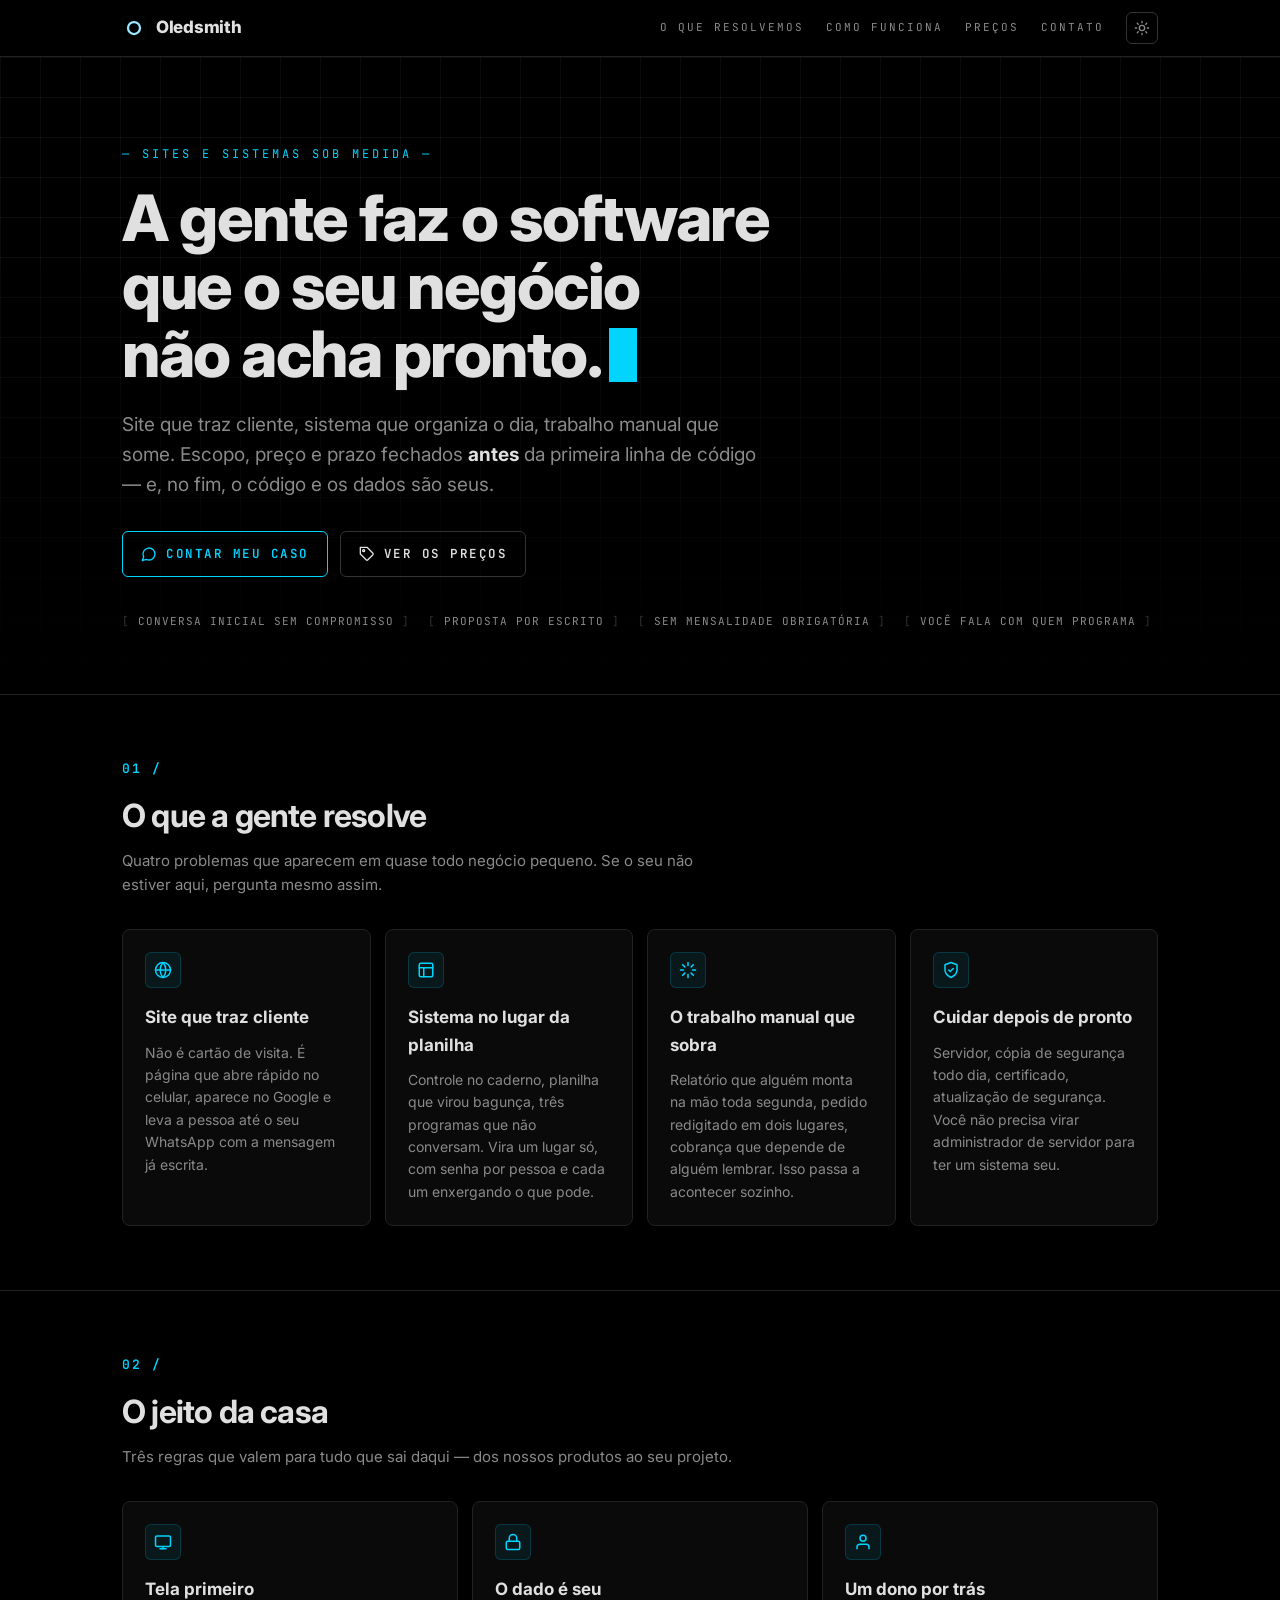
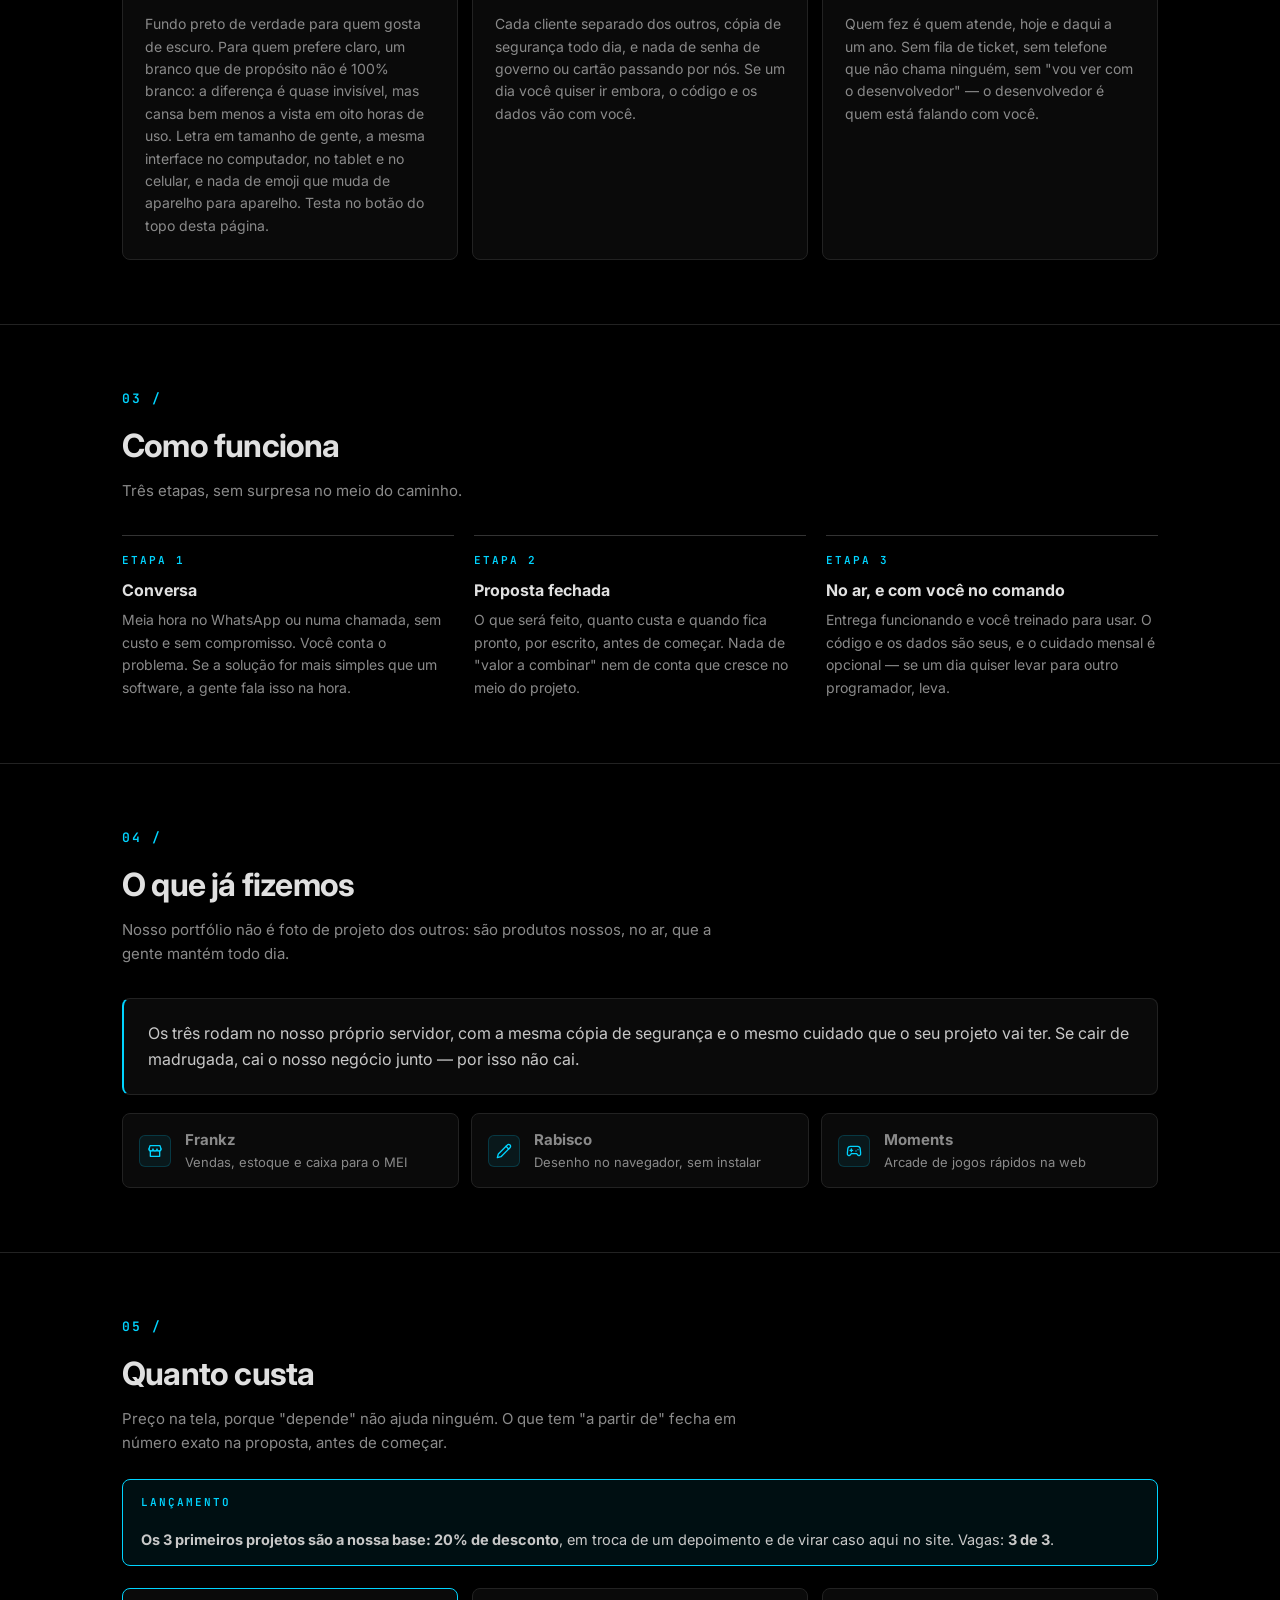
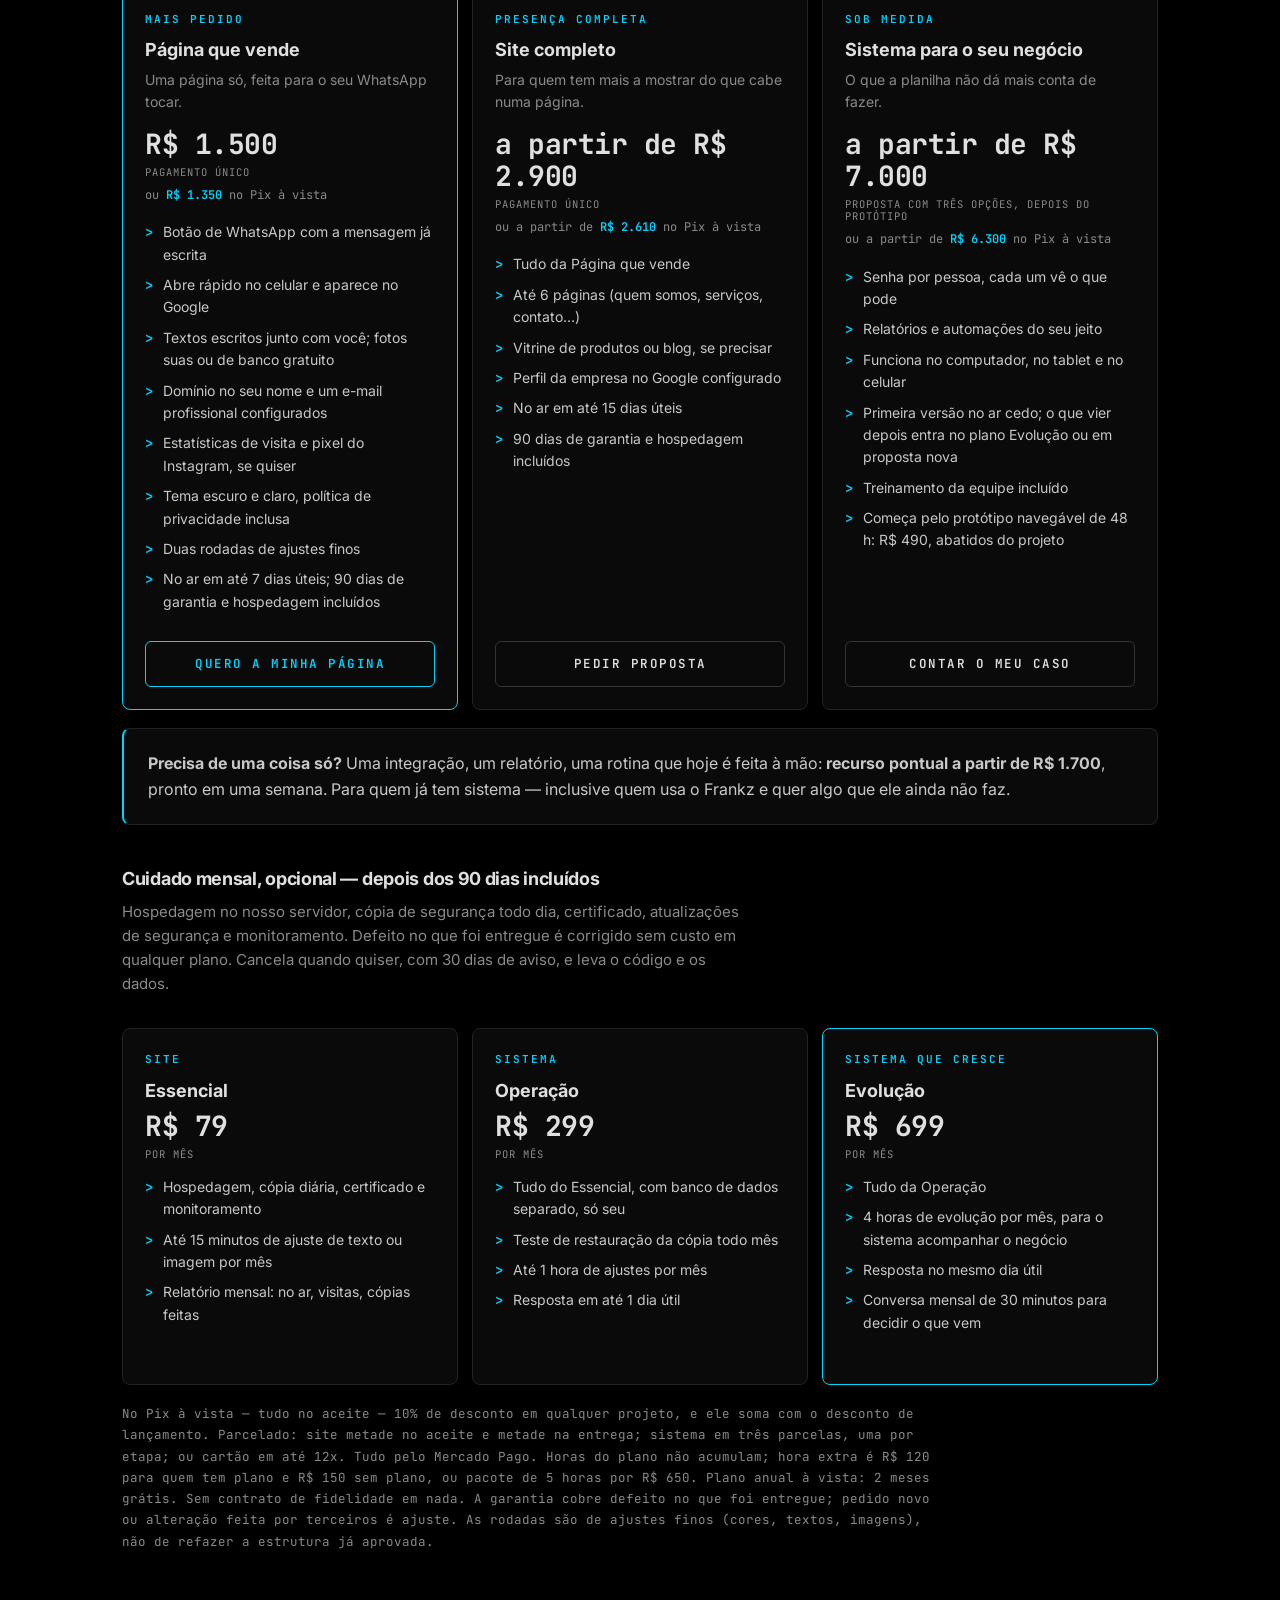
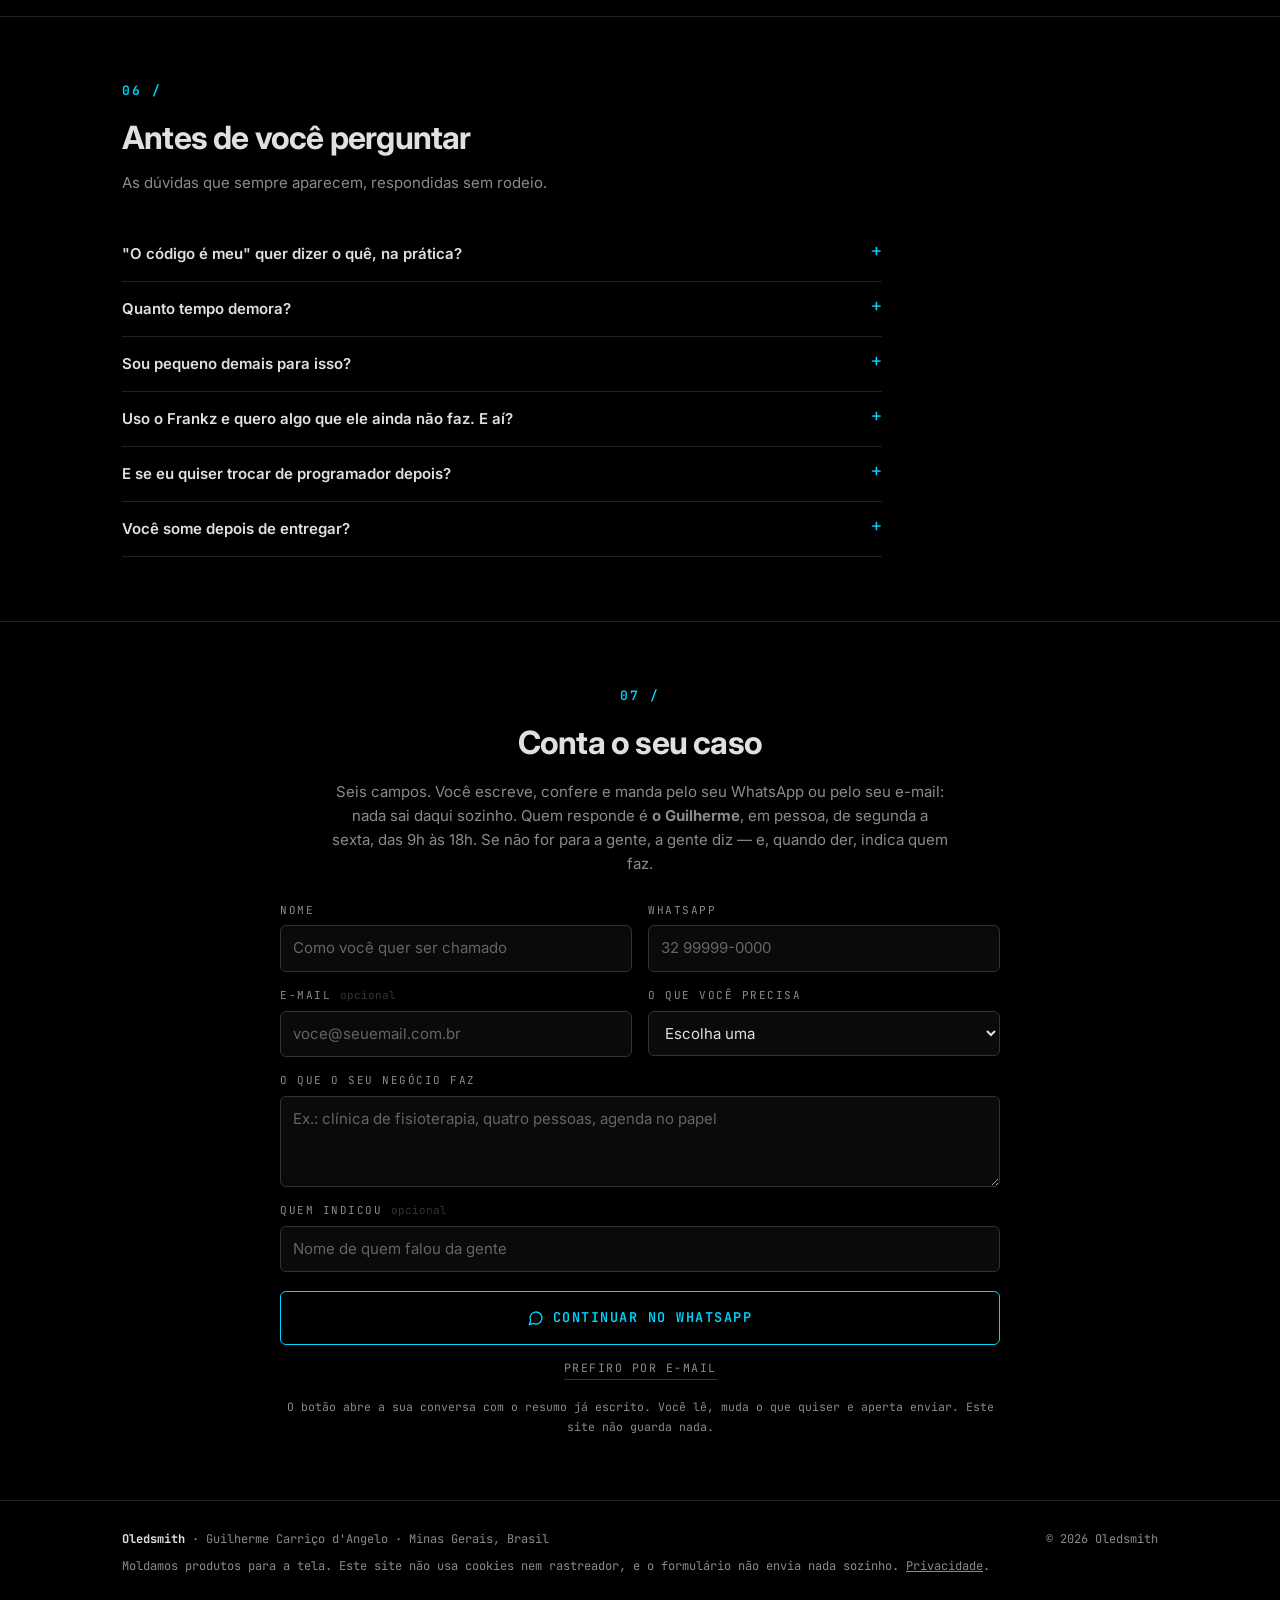
==== docs/index.html @ 57ebf68e "feat(site): formulario de contato de 6 campos, sem envio e sem IA O pre-contato passa a ser um formu" ====
<!DOCTYPE html>
<html lang="pt-BR">
<head>
    <meta charset="UTF-8">
    <meta name="viewport" content="width=device-width, initial-scale=1.0">
    <script src="tema.js"></script>
    <script src="form.js" defer></script>
    <title>Oledsmith — sites e sistemas sob medida</title>
    <meta name="description" content="Site que traz cliente e sistema que organiza o dia, sob medida para o seu negócio. Escopo, preço e prazo fechados antes de começar. Feito por quem mantém os próprios produtos no ar.">
    <meta name="robots" content="index, follow">
    <link rel="canonical" href="https://oledsmith.com.br/">
    <meta property="og:type" content="website">
    <meta property="og:url" content="https://oledsmith.com.br/">
    <meta property="og:title" content="Oledsmith — sites e sistemas sob medida">
    <meta property="og:description" content="Escopo, preço e prazo fechados antes da primeira linha de código. O código e os dados são seus. Fale direto com quem programa.">
    <meta name="theme-color" content="#000000">
    <link rel="icon" href="data:image/svg+xml,%3Csvg xmlns='http://www.w3.org/2000/svg' viewBox='0 0 64 64'%3E%3Crect width='64' height='64' rx='14' fill='%23000'/%3E%3Ccircle cx='32' cy='32' r='16' fill='none' stroke='%239be7ff' stroke-width='6'/%3E%3C/svg%3E">
    <link rel="preconnect" href="https://fonts.googleapis.com">
    <link rel="preconnect" href="https://fonts.gstatic.com" crossorigin>
    <link href="https://fonts.googleapis.com/css2?family=Inter:wght@400;500;600;800&family=JetBrains+Mono:wght@400;600;700&display=swap" rel="stylesheet">
    <link rel="stylesheet" href="style.css">
</head>
<body>
<header>
    <div class="wrap nav">
        <a class="brand" href="#" aria-label="Oledsmith">
            <svg viewBox="0 0 64 64" aria-hidden="true"><rect width="64" height="64" rx="14" fill="#000" stroke="#1c1c1c"/><circle cx="32" cy="32" r="16" fill="none" stroke="#9be7ff" stroke-width="6"/></svg>
            Oledsmith
        </a>
        <div class="nav-right">
            <nav class="menu" aria-label="Seções">
                <a href="#resolvemos">O que resolvemos</a>
                <a href="#como">Como funciona</a>
                <a href="#precos">Preços</a>
                <a href="#contato">Contato</a>
            </nav>
            <button class="tema" id="tema" type="button" aria-label="Alternar entre tema escuro e claro" title="Tema claro / escuro">
                <svg class="sol" viewBox="0 0 24 24" fill="none" stroke="currentColor" stroke-width="2" stroke-linecap="round" stroke-linejoin="round" aria-hidden="true"><circle cx="12" cy="12" r="4"/><path d="M12 2v2M12 20v2M4.9 4.9l1.4 1.4M17.7 17.7l1.4 1.4M2 12h2M20 12h2M4.9 19.1l1.4-1.4M17.7 6.3l1.4-1.4"/></svg>
                <svg class="lua" viewBox="0 0 24 24" fill="none" stroke="currentColor" stroke-width="2" stroke-linecap="round" stroke-linejoin="round" aria-hidden="true"><path d="M12 3a6 6 0 0 0 9 9 9 9 0 1 1-9-9Z"/></svg>
            </button>
        </div>
    </div>
</header>

<main>
    <div class="hero">
        <div class="wrap">
            <div class="kicker">Sites e sistemas sob medida</div>
            <h1>A gente faz o software<br>que o seu negócio<br>não acha pronto.<span class="cursor" aria-hidden="true"></span></h1>
            <p class="lead">Site que traz cliente, sistema que organiza o dia, trabalho manual que some. Escopo, preço e prazo fechados <strong>antes</strong> da primeira linha de código — e, no fim, o código e os dados são seus.</p>
            <div class="ctas">
                <a class="btn primary" href="https://wa.me/5532999171514?text=Ol%C3%A1!%20Vim%20do%20site%20da%20Oledsmith.%20Preciso%20de%3A%20" rel="noopener">
                    <svg viewBox="0 0 24 24" fill="none" stroke="currentColor" stroke-width="2" stroke-linecap="round" stroke-linejoin="round" aria-hidden="true"><path d="M7.9 20A9 9 0 1 0 4 16.1L2 22Z"/></svg>
                    Contar meu caso
                </a>
                <a class="btn" href="#precos">
                    <svg viewBox="0 0 24 24" fill="none" stroke="currentColor" stroke-width="2" stroke-linecap="round" stroke-linejoin="round" aria-hidden="true"><path d="M20.6 13.4 13.4 20.6a2 2 0 0 1-2.8 0L2 12V2h10l8.6 8.6a2 2 0 0 1 0 2.8Z"/><circle cx="7" cy="7" r="1.5"/></svg>
                    Ver os preços
                </a>
            </div>
            <div class="chips">
                <span class="chip">Conversa inicial sem compromisso</span>
                <span class="chip">Proposta por escrito</span>
                <span class="chip">Sem mensalidade obrigatória</span>
                <span class="chip">Você fala com quem programa</span>
            </div>
        </div>
    </div>

    <section id="resolvemos">
        <div class="wrap">
            <h2>O que a gente resolve</h2>
            <p class="sub">Quatro problemas que aparecem em quase todo negócio pequeno. Se o seu não estiver aqui, pergunta mesmo assim.</p>
            <div class="grid">
                <div class="card">
                    <span class="ico"><svg viewBox="0 0 24 24" fill="none" stroke="currentColor" stroke-width="2" stroke-linecap="round" stroke-linejoin="round" aria-hidden="true"><circle cx="12" cy="12" r="10"/><path d="M2 12h20M12 2a15 15 0 0 1 0 20 15 15 0 0 1 0-20Z"/></svg></span>
                    <h3>Site que traz cliente</h3>
                    <p>Não é cartão de visita. É página que abre rápido no celular, aparece no Google e leva a pessoa até o seu WhatsApp com a mensagem já escrita.</p>
                </div>
                <div class="card">
                    <span class="ico"><svg viewBox="0 0 24 24" fill="none" stroke="currentColor" stroke-width="2" stroke-linecap="round" stroke-linejoin="round" aria-hidden="true"><rect x="3" y="3" width="18" height="18" rx="2"/><path d="M3 9h18M9 21V9"/></svg></span>
                    <h3>Sistema no lugar da planilha</h3>
                    <p>Controle no caderno, planilha que virou bagunça, três programas que não conversam. Vira um lugar só, com senha por pessoa e cada um enxergando o que pode.</p>
                </div>
                <div class="card">
                    <span class="ico"><svg viewBox="0 0 24 24" fill="none" stroke="currentColor" stroke-width="2" stroke-linecap="round" stroke-linejoin="round" aria-hidden="true"><path d="M12 2v4M12 18v4M4.9 4.9l2.9 2.9M16.2 16.2l2.9 2.9M2 12h4M18 12h4M4.9 19.1l2.9-2.9M16.2 7.8l2.9-2.9"/></svg></span>
                    <h3>O trabalho manual que sobra</h3>
                    <p>Relatório que alguém monta na mão toda segunda, pedido redigitado em dois lugares, cobrança que depende de alguém lembrar. Isso passa a acontecer sozinho.</p>
                </div>
                <div class="card">
                    <span class="ico"><svg viewBox="0 0 24 24" fill="none" stroke="currentColor" stroke-width="2" stroke-linecap="round" stroke-linejoin="round" aria-hidden="true"><path d="M12 22s8-4 8-10V5l-8-3-8 3v7c0 6 8 10 8 10z"/><path d="M9 12l2 2 4-4"/></svg></span>
                    <h3>Cuidar depois de pronto</h3>
                    <p>Servidor, cópia de segurança todo dia, certificado, atualização de segurança. Você não precisa virar administrador de servidor para ter um sistema seu.</p>
                </div>
            </div>
        </div>
    </section>

    <section id="jeito">
        <div class="wrap">
            <h2>O jeito da casa</h2>
            <p class="sub">Três regras que valem para tudo que sai daqui — dos nossos produtos ao seu projeto.</p>
            <div class="grid">
                <div class="card">
                    <span class="ico"><svg viewBox="0 0 24 24" fill="none" stroke="currentColor" stroke-width="2" stroke-linecap="round" stroke-linejoin="round" aria-hidden="true"><rect x="2" y="4" width="20" height="14" rx="2"/><path d="M8 21h8M12 18v3"/></svg></span>
                    <h3>Tela primeiro</h3>
                    <p>Fundo preto de verdade para quem gosta de escuro. Para quem prefere claro, um branco que de propósito não é 100% branco: a diferença é quase invisível, mas cansa bem menos a vista em oito horas de uso. Letra em tamanho de gente, a mesma interface no computador, no tablet e no celular, e nada de emoji que muda de aparelho para aparelho. Testa no botão do topo desta página.</p>
                </div>
                <div class="card">
                    <span class="ico"><svg viewBox="0 0 24 24" fill="none" stroke="currentColor" stroke-width="2" stroke-linecap="round" stroke-linejoin="round" aria-hidden="true"><rect x="3" y="11" width="18" height="11" rx="2"/><path d="M7 11V7a5 5 0 0 1 10 0v4"/></svg></span>
                    <h3>O dado é seu</h3>
                    <p>Cada cliente separado dos outros, cópia de segurança todo dia, e nada de senha de governo ou cartão passando por nós. Se um dia você quiser ir embora, o código e os dados vão com você.</p>
                </div>
                <div class="card">
                    <span class="ico"><svg viewBox="0 0 24 24" fill="none" stroke="currentColor" stroke-width="2" stroke-linecap="round" stroke-linejoin="round" aria-hidden="true"><path d="M20 21v-2a4 4 0 0 0-4-4H8a4 4 0 0 0-4 4v2"/><circle cx="12" cy="7" r="4"/></svg></span>
                    <h3>Um dono por trás</h3>
                    <p>Quem fez é quem atende, hoje e daqui a um ano. Sem fila de ticket, sem telefone que não chama ninguém, sem "vou ver com o desenvolvedor" — o desenvolvedor é quem está falando com você.</p>
                </div>
            </div>
        </div>
    </section>

    <section id="como">
        <div class="wrap">
            <h2>Como funciona</h2>
            <p class="sub">Três etapas, sem surpresa no meio do caminho.</p>
            <div class="steps">
                <div class="step">
                    <div class="n">ETAPA 1</div>
                    <h3>Conversa</h3>
                    <p>Meia hora no WhatsApp ou numa chamada, sem custo e sem compromisso. Você conta o problema. Se a solução for mais simples que um software, a gente fala isso na hora.</p>
                </div>
                <div class="step">
                    <div class="n">ETAPA 2</div>
                    <h3>Proposta fechada</h3>
                    <p>O que será feito, quanto custa e quando fica pronto, por escrito, antes de começar. Nada de "valor a combinar" nem de conta que cresce no meio do projeto.</p>
                </div>
                <div class="step">
                    <div class="n">ETAPA 3</div>
                    <h3>No ar, e com você no comando</h3>
                    <p>Entrega funcionando e você treinado para usar. O código e os dados são seus, e o cuidado mensal é opcional — se um dia quiser levar para outro programador, leva.</p>
                </div>
            </div>
        </div>
    </section>

    <section id="feito">
        <div class="wrap">
            <h2>O que já fizemos</h2>
            <p class="sub">Nosso portfólio não é foto de projeto dos outros: são produtos nossos, no ar, que a gente mantém todo dia.</p>
            <div class="proof">
                <p>Os três rodam no nosso próprio servidor, com a mesma cópia de segurança e o mesmo cuidado que o seu projeto vai ter. Se cair de madrugada, cai o nosso negócio junto — por isso não cai.</p>
            </div>
            <div class="mini">
                <a href="https://frankzapp.com.br" rel="noopener">
                    <span class="ico"><svg viewBox="0 0 24 24" fill="none" stroke="currentColor" stroke-width="2" stroke-linecap="round" stroke-linejoin="round" aria-hidden="true"><path d="M3 9l1.5-5h15L21 9"/><path d="M3 9a3 3 0 0 0 6 0 3 3 0 0 0 6 0 3 3 0 0 0 6 0"/><path d="M5 12v8h14v-8"/></svg></span>
                    <span><strong>Frankz</strong><span>Vendas, estoque e caixa para o MEI</span></span>
                </a>
                <a href="https://rabisco.app.br" rel="noopener">
                    <span class="ico"><svg viewBox="0 0 24 24" fill="none" stroke="currentColor" stroke-width="2" stroke-linecap="round" stroke-linejoin="round" aria-hidden="true"><path d="M17 3a2.83 2.83 0 1 1 4 4L7.5 20.5 2 22l1.5-5.5Z"/><path d="M15 5l4 4"/></svg></span>
                    <span><strong>Rabisco</strong><span>Desenho no navegador, sem instalar</span></span>
                </a>
                <a href="https://moments.in.net" rel="noopener">
                    <span class="ico"><svg viewBox="0 0 24 24" fill="none" stroke="currentColor" stroke-width="2" stroke-linecap="round" stroke-linejoin="round" aria-hidden="true"><path d="M6 11h4M8 9v4M15 12h.01M18 10h.01"/><path d="M17.3 5H6.7a4 4 0 0 0-4 3.6l-.7 7.4a2.5 2.5 0 0 0 4.5 1.8L8 16h8l1.5 1.8a2.5 2.5 0 0 0 4.5-1.8l-.7-7.4a4 4 0 0 0-4-3.6Z"/></svg></span>
                    <span><strong>Moments</strong><span>Arcade de jogos rápidos na web</span></span>
                </a>
            </div>
        </div>
    </section>

    <section id="precos">
        <div class="wrap">
            <h2>Quanto custa</h2>
            <p class="sub">Preço na tela, porque "depende" não ajuda ninguém. O que tem "a partir de" fecha em número exato na proposta, antes de começar.</p>
            <div class="launch">
                <span class="tag">Lançamento</span>
                <p><strong>Os 3 primeiros projetos são a nossa base: 20% de desconto</strong>, em troca de um depoimento e de virar caso aqui no site. Vagas: <strong>3 de 3</strong>.</p>
            </div>
            <div class="prices">
                <div class="price feature">
                    <span class="tag">Mais pedido</span>
                    <h3>Página que vende</h3>
                    <p class="desc">Uma página só, feita para o seu WhatsApp tocar.</p>
                    <div class="val">R$ 1.500<small>pagamento único</small></div>
                    <div class="pix">ou <strong>R$ 1.350</strong> no Pix à vista</div>
                    <ul>
                        <li>Botão de WhatsApp com a mensagem já escrita</li>
                        <li>Abre rápido no celular e aparece no Google</li>
                        <li>Textos escritos junto com você; fotos suas ou de banco gratuito</li>
                        <li>Domínio no seu nome e um e-mail profissional configurados</li>
                        <li>Estatísticas de visita e pixel do Instagram, se quiser</li>
                        <li>Tema escuro e claro, política de privacidade inclusa</li>
                        <li>Duas rodadas de ajustes finos</li>
                        <li>No ar em até 7 dias úteis; 90 dias de garantia e hospedagem incluídos</li>
                    </ul>
                    <a class="btn primary" href="https://wa.me/5532999171514?text=Ol%C3%A1!%20Quero%20uma%20P%C3%A1gina%20que%20vende.%20Meu%20neg%C3%B3cio%20%C3%A9%3A%20" rel="noopener">Quero a minha página</a>
                </div>
                <div class="price">
                    <span class="tag">Presença completa</span>
                    <h3>Site completo</h3>
                    <p class="desc">Para quem tem mais a mostrar do que cabe numa página.</p>
                    <div class="val">a partir de R$ 2.900<small>pagamento único</small></div>
                    <div class="pix">ou a partir de <strong>R$ 2.610</strong> no Pix à vista</div>
                    <ul>
                        <li>Tudo da Página que vende</li>
                        <li>Até 6 páginas (quem somos, serviços, contato…)</li>
                        <li>Vitrine de produtos ou blog, se precisar</li>
                        <li>Perfil da empresa no Google configurado</li>
                        <li>No ar em até 15 dias úteis</li>
                        <li>90 dias de garantia e hospedagem incluídos</li>
                    </ul>
                    <a class="btn" href="https://wa.me/5532999171514?text=Ol%C3%A1!%20Quero%20um%20Site%20completo.%20Meu%20neg%C3%B3cio%20%C3%A9%3A%20" rel="noopener">Pedir proposta</a>
                </div>
                <div class="price">
                    <span class="tag">Sob medida</span>
                    <h3>Sistema para o seu negócio</h3>
                    <p class="desc">O que a planilha não dá mais conta de fazer.</p>
                    <div class="val">a partir de R$ 7.000<small>proposta com três opções, depois do protótipo</small></div>
                    <div class="pix">ou a partir de <strong>R$ 6.300</strong> no Pix à vista</div>
                    <ul>
                        <li>Senha por pessoa, cada um vê o que pode</li>
                        <li>Relatórios e automações do seu jeito</li>
                        <li>Funciona no computador, no tablet e no celular</li>
                        <li>Primeira versão no ar cedo; o que vier depois entra no plano Evolução ou em proposta nova</li>
                        <li>Treinamento da equipe incluído</li>
                        <li>Começa pelo protótipo navegável de 48 h: R$ 490, abatidos do projeto</li>
                    </ul>
                    <a class="btn" href="https://wa.me/5532999171514?text=Ol%C3%A1!%20Preciso%20de%20um%20sistema.%20Hoje%20eu%20controlo%20isso%20assim%3A%20" rel="noopener">Contar o meu caso</a>
                </div>
            </div>

            <div class="proof mt">
                <p><strong>Precisa de uma coisa só?</strong> Uma integração, um relatório, uma rotina que hoje é feita à mão: <strong>recurso pontual a partir de R$ 1.700</strong>, pronto em uma semana. Para quem já tem sistema — inclusive quem usa o Frankz e quer algo que ele ainda não faz.</p>
            </div>
            <h3 class="h3-sub">Cuidado mensal, opcional — depois dos 90 dias incluídos</h3>
            <p class="sub">Hospedagem no nosso servidor, cópia de segurança todo dia, certificado, atualizações de segurança e monitoramento. Defeito no que foi entregue é corrigido sem custo em qualquer plano. Cancela quando quiser, com 30 dias de aviso, e leva o código e os dados.</p>
            <div class="prices">
                <div class="price">
                    <span class="tag">Site</span>
                    <h3>Essencial</h3>
                    <div class="val">R$ 79<small>por mês</small></div>
                    <ul>
                        <li>Hospedagem, cópia diária, certificado e monitoramento</li>
                        <li>Até 15 minutos de ajuste de texto ou imagem por mês</li>
                        <li>Relatório mensal: no ar, visitas, cópias feitas</li>
                    </ul>
                </div>
                <div class="price">
                    <span class="tag">Sistema</span>
                    <h3>Operação</h3>
                    <div class="val">R$ 299<small>por mês</small></div>
                    <ul>
                        <li>Tudo do Essencial, com banco de dados separado, só seu</li>
                        <li>Teste de restauração da cópia todo mês</li>
                        <li>Até 1 hora de ajustes por mês</li>
                        <li>Resposta em até 1 dia útil</li>
                    </ul>
                </div>
                <div class="price feature">
                    <span class="tag">Sistema que cresce</span>
                    <h3>Evolução</h3>
                    <div class="val">R$ 699<small>por mês</small></div>
                    <ul>
                        <li>Tudo da Operação</li>
                        <li>4 horas de evolução por mês, para o sistema acompanhar o negócio</li>
                        <li>Resposta no mesmo dia útil</li>
                        <li>Conversa mensal de 30 minutos para decidir o que vem</li>
                    </ul>
                </div>
            </div>
            <p class="terms">No Pix à vista — tudo no aceite — 10% de desconto em qualquer projeto, e ele soma com o desconto de lançamento. Parcelado: site metade no aceite e metade na entrega; sistema em três parcelas, uma por etapa; ou cartão em até 12x. Tudo pelo Mercado Pago. Horas do plano não acumulam; hora extra é R$ 120 para quem tem plano e R$ 150 sem plano, ou pacote de 5 horas por R$ 650. Plano anual à vista: 2 meses grátis. Sem contrato de fidelidade em nada. A garantia cobre defeito no que foi entregue; pedido novo ou alteração feita por terceiros é ajuste. As rodadas são de ajustes finos (cores, textos, imagens), não de refazer a estrutura já aprovada.</p>
        </div>
    </section>

    <section id="perguntas">
        <div class="wrap">
            <h2>Antes de você perguntar</h2>
            <p class="sub">As dúvidas que sempre aparecem, respondidas sem rodeio.</p>
            <div class="faq">
                <details>
                    <summary>"O código é meu" quer dizer o quê, na prática?</summary>
                    <p>Que o que foi feito para você fica num repositório no seu nome, com os dados exportáveis a qualquer momento. Pela Lei do Software, salvo combinado em contrário, o programa feito sob encomenda já pertence a quem encomendou — a gente só deixa isso escrito e cumpre. O que continua nosso são as peças genéricas que usamos em todo projeto, que você recebe com licença de uso.</p>
                </details>
                <details>
                    <summary>Quanto tempo demora?</summary>
                    <p>Está em cada plano ali em cima, e sai com data na proposta. Se algo atrasar por nossa causa, você fica sabendo antes de virar problema.</p>
                </details>
                <details>
                    <summary>Sou pequeno demais para isso?</summary>
                    <p>Pode ser que você nem precise de sistema sob medida: o Frankz, nosso produto, resolve vendas, estoque e caixa do MEI por R$ 99 por mês. Se for o seu caso, a gente indica na conversa — e ela continua valendo zero.</p>
                </details>
                <details>
                    <summary>Uso o Frankz e quero algo que ele ainda não faz. E aí?</summary>
                    <p>Vira recurso pontual, a partir de R$ 1.700. Se o que você precisa serve para mais gente, entra no Frankz para todo mundo — você paga, recebe primeiro, e ele continua sendo cuidado como parte do produto. Se for específico demais, vira um sistema à parte conversando com o Frankz. O que não existe é versão particular: ela quebra na primeira atualização.</p>
                </details>
                <details>
                    <summary>E se eu quiser trocar de programador depois?</summary>
                    <p>Leva. Código e dados vão com você, e o cuidado mensal cancela com 30 dias de aviso. Ninguém aqui prende cliente por dependência.</p>
                </details>
                <details>
                    <summary>Você some depois de entregar?</summary>
                    <p>É o contrário: quem conversa com você é quem escreve o código e quem atende depois. Nos 90 dias de garantia, defeito no que foi combinado é corrigido sem custo. Depois, o cuidado mensal existe para isso — e é opcional.</p>
                </details>
            </div>
        </div>
    </section>

    <section id="contato" class="final">
        <div class="wrap">
            <h2>Conta o seu caso</h2>
            <p class="sub">Seis campos. Você escreve, confere e manda pelo seu WhatsApp ou pelo seu e-mail: nada sai
            daqui sozinho. Quem responde é <strong>o Guilherme</strong>, em pessoa, de segunda a sexta, das 9h às 18h.
            Se não for para a gente, a gente diz — e, quando der, indica quem faz.</p>

            <form class="ficha" id="ficha" novalidate>
                <div class="campo">
                    <label for="f-nome">Nome</label>
                    <input type="text" id="f-nome" name="nome" autocomplete="name" placeholder="Como você quer ser chamado" required>
                </div>
                <div class="campo">
                    <label for="f-whats">WhatsApp</label>
                    <input type="tel" id="f-whats" name="whatsapp" autocomplete="tel" placeholder="32 99999-0000" required>
                </div>
                <div class="campo">
                    <label for="f-email">E-mail <span class="opt">opcional</span></label>
                    <input type="email" id="f-email" name="email" autocomplete="email" placeholder="voce@seuemail.com.br">
                </div>
                <div class="campo">
                    <label for="f-precisa">O que você precisa</label>
                    <select id="f-precisa" name="precisa" required>
                        <option value="">Escolha uma</option>
                        <option>Uma página que vende</option>
                        <option>Um site completo</option>
                        <option>Um recurso em algo que já existe</option>
                        <option>Um sistema sob medida</option>
                        <option>Não sei ainda</option>
                    </select>
                </div>
                <div class="campo largo">
                    <label for="f-negocio">O que o seu negócio faz</label>
                    <textarea id="f-negocio" name="negocio" rows="3" placeholder="Ex.: clínica de fisioterapia, quatro pessoas, agenda no papel" required></textarea>
                </div>
                <div class="campo largo">
                    <label for="f-indicou">Quem indicou <span class="opt">opcional</span></label>
                    <input type="text" id="f-indicou" name="indicou" placeholder="Nome de quem falou da gente" maxlength="120">
                </div>

                <p class="erro mono" id="f-erro" hidden></p>

                <div class="envio">
                    <a class="btn primary grande" id="f-whatsapp" href="https://wa.me/5532999171514" rel="noopener">
                        <svg viewBox="0 0 24 24" fill="none" stroke="currentColor" stroke-width="2" stroke-linecap="round" stroke-linejoin="round" aria-hidden="true"><path d="M7.9 20A9 9 0 1 0 4 16.1L2 22Z"/></svg>
                        Continuar no WhatsApp
                    </a>
                    <a class="link-email" id="f-email-link" href="mailto:contato@oledsmith.com.br">Prefiro por e-mail</a>
                </div>

                <p class="nota mono">O botão abre a sua conversa com o resumo já escrito. Você lê, muda o que quiser e
                aperta enviar. Este site não guarda nada.</p>
            </form>
        </div>
    </section>
</main>

<footer>
    <div class="wrap">
        <div class="row">
            <div>
                <p><strong style="color: var(--text);">Oledsmith</strong> · Guilherme Carriço d'Angelo · Minas Gerais, Brasil</p>
                <p>Moldamos produtos para a tela. Este site não usa cookies nem rastreador, e o formulário não envia nada sozinho. <a href="privacidade.html">Privacidade</a>.</p>
            </div>
            <p>© 2026 Oledsmith</p>
        </div>
    </div>
</footer>
</body>
</html>
---- docs/style.css ----
/* Oledsmith — a mesma linguagem visual do frankz.cloud: preto de verdade, traço fino,
   rótulos em caixa alta espaçada, ciano como única cor, mono para o que é "de máquina"
   (rótulos, números, botões). Nada de brilho, nada de sombra, nada de emoji. */
:root {
    --bg: #000;
    --bg-2: #0a0a0a;
    --bg-3: #111;
    --line: #222;
    --line-2: #333;
    --text: #e0e0e0;
    --text-2: #c8c8c8;
    --muted: #8a8a8a;
    --accent: #00d4ff;
    --accent-rgb: 0, 212, 255;
    --accent-soft: rgba(0, 212, 255, 0.07);
    --header: rgba(0, 0, 0, 0.88);
    --grid: rgba(255, 255, 255, 0.045);
    --erro: #ff6b6b;
    --mono: 'JetBrains Mono', ui-monospace, 'Cascadia Mono', Consolas, monospace;
    --sans: 'Inter', system-ui, -apple-system, 'Segoe UI', sans-serif;
    color-scheme: dark;
}
/* Tema claro: o fundo de propósito NÃO é #fff. Um branco quente, quase imperceptível,
   cansa menos a vista em uso longo e não "estoura" em tela OLED. */
:root[data-theme="light"] {
    --bg: #f4f4f1;
    --bg-2: #fbfbf9;
    --bg-3: #ecece8;
    --line: #dcdcd6;
    --line-2: #c9c9c2;
    --text: #1a1a1a;
    --text-2: #333;
    --muted: #666;
    --accent: #0099bb;
    --accent-rgb: 0, 153, 187;
    --accent-soft: rgba(0, 153, 187, 0.08);
    --header: rgba(244, 244, 241, 0.9);
    --grid: rgba(0, 0, 0, 0.06);
    --erro: #c0392b;
    color-scheme: light;
}
* { box-sizing: border-box; }
html { scroll-behavior: smooth; }
body { margin: 0; background: var(--bg); color: var(--text); font-family: var(--sans); font-size: 15px; line-height: 1.6; -webkit-font-smoothing: antialiased; }
a { color: var(--accent); }
.wrap { max-width: 1080px; margin: 0 auto; padding: 0 22px; }
.mono { font-family: var(--mono); }

/* Cabeçalho */
header { position: sticky; top: 0; z-index: 10; background: var(--header); backdrop-filter: blur(10px); border-bottom: 1px solid var(--line); }
.nav { display: flex; align-items: center; justify-content: space-between; height: 56px; gap: 16px; }
.brand { display: inline-flex; align-items: center; gap: 10px; color: var(--text); text-decoration: none; font-weight: 800; font-size: 17px; letter-spacing: -0.3px; }
.brand svg { width: 24px; height: 24px; }
.nav-right { display: flex; align-items: center; gap: 22px; }
.menu { display: flex; gap: 22px; }
.menu a { color: var(--muted); text-decoration: none; font-family: var(--mono); font-size: 11px; letter-spacing: 2px; text-transform: uppercase; }
.menu a:hover { color: var(--accent); }
.tema { width: 32px; height: 32px; border-radius: 6px; border: 1px solid var(--line-2); background: transparent; color: var(--muted); display: inline-flex; align-items: center; justify-content: center; cursor: pointer; padding: 0; }
.tema:hover { color: var(--accent); border-color: var(--accent); }
.tema svg { width: 16px; height: 16px; }
.tema .lua { display: none; }
:root[data-theme="light"] .tema .sol { display: none; }
:root[data-theme="light"] .tema .lua { display: inline; }

/* Abertura: grade fina de fundo, como papel milimetrado de terminal, que some para baixo */
.hero { padding: 88px 0 64px; position: relative; overflow: hidden; }
.hero::before { content: ''; position: absolute; inset: 0; pointer-events: none; background-image: linear-gradient(var(--grid) 1px, transparent 1px), linear-gradient(90deg, var(--grid) 1px, transparent 1px); background-size: 40px 40px; -webkit-mask-image: linear-gradient(#000 30%, transparent); mask-image: linear-gradient(#000 30%, transparent); }
.hero .wrap { position: relative; }
.kicker { font-family: var(--mono); color: var(--accent); font-size: 12px; letter-spacing: 3px; text-transform: uppercase; margin-bottom: 20px; }
.kicker::before { content: '— '; }
.kicker::after { content: ' —'; }
h1 { font-size: clamp(36px, 5.6vw, 64px); line-height: 1.06; letter-spacing: -1.5px; margin: 0 0 22px; font-weight: 800; }
.cursor { display: inline-block; width: 0.45em; height: 0.85em; margin-left: 0.12em; background: var(--accent); vertical-align: -0.08em; animation: pisca 1.1s steps(2, start) infinite; }
@keyframes pisca { to { visibility: hidden; } }
.lead { max-width: 640px; font-size: clamp(16px, 1.9vw, 19px); color: var(--muted); margin: 0 0 30px; }
.lead strong { color: var(--text); }
.ctas { display: flex; flex-wrap: wrap; gap: 12px; }
.btn { display: inline-flex; align-items: center; gap: 9px; padding: 12px 18px; border-radius: 6px; font-family: var(--mono); font-weight: 600; text-decoration: none; font-size: 12.5px; letter-spacing: 1.5px; text-transform: uppercase; border: 1px solid var(--line-2); color: var(--text); background: transparent; transition: border-color 0.15s, color 0.15s, background 0.15s; }
.btn:hover { border-color: var(--accent); color: var(--accent); }
.btn.primary { border-color: var(--accent); color: var(--accent); }
.btn.primary:hover { background: var(--accent); color: #000; }
.btn svg { width: 16px; height: 16px; }
.chips { display: flex; flex-wrap: wrap; gap: 6px 18px; margin-top: 36px; }
.chip { font-family: var(--mono); font-size: 11px; letter-spacing: 1px; text-transform: uppercase; color: var(--muted); }
.chip::before { content: '[ '; color: var(--line-2); }
.chip::after { content: ' ]'; color: var(--line-2); }

/* Seções numeradas, como índice de terminal */
main { counter-reset: sec; }
section { padding: 64px 0; border-top: 1px solid var(--line); }
section > .wrap > h2::before { counter-increment: sec; content: counter(sec, decimal-leading-zero) ' /'; font-family: var(--mono); font-weight: 600; font-size: 13px; letter-spacing: 2px; color: var(--accent); display: block; margin-bottom: 10px; }
h2 { font-size: clamp(24px, 3vw, 32px); letter-spacing: -0.8px; margin: 0 0 8px; }
.sub { color: var(--muted); margin: 0 0 32px; max-width: 620px; }
.grid { display: grid; grid-template-columns: repeat(auto-fit, minmax(230px, 1fr)); gap: 14px; }
.card { background: var(--bg-2); border: 1px solid var(--line); border-radius: 8px; padding: 22px; display: flex; flex-direction: column; gap: 10px; min-height: 100%; transition: border-color 0.15s; }
.card:hover { border-color: rgba(var(--accent-rgb), 0.5); }
.card .ico { width: 36px; height: 36px; border-radius: 6px; display: inline-flex; align-items: center; justify-content: center; background: var(--accent-soft); color: var(--accent); border: 1px solid rgba(var(--accent-rgb), 0.18); }
.card .ico svg { width: 18px; height: 18px; }
.card h3 { margin: 6px 0 0; font-size: 17px; }
.card p { margin: 0; color: var(--muted); font-size: 14px; flex: 1; }
.badge { font-family: var(--mono); font-size: 10px; letter-spacing: 1.5px; text-transform: uppercase; color: var(--muted); border: 1px solid var(--line-2); border-radius: 4px; padding: 2px 8px; width: max-content; }

/* Passos */
.steps { display: grid; grid-template-columns: repeat(auto-fit, minmax(250px, 1fr)); gap: 20px; }
.step { border-top: 1px solid var(--line-2); padding-top: 16px; }
.step .n { font-family: var(--mono); color: var(--accent); font-weight: 600; font-size: 11px; letter-spacing: 2px; }
.step h3 { margin: 8px 0 6px; font-size: 16px; }
.step p { color: var(--muted); font-size: 14px; margin: 0; }

/* Prova */
.proof { background: var(--bg-2); border: 1px solid var(--line); border-left: 2px solid var(--accent); border-radius: 8px; padding: 22px 24px; margin-bottom: 18px; }
.proof.mt { margin: 18px 0 0; }
.proof p { margin: 0; font-size: 16px; color: var(--text-2); }
.mini { display: grid; grid-template-columns: repeat(auto-fit, minmax(240px, 1fr)); gap: 12px; }
.mini a { display: flex; align-items: center; gap: 14px; border: 1px solid var(--line); border-radius: 8px; padding: 14px 16px; text-decoration: none; color: var(--text); background: var(--bg-2); transition: border-color 0.15s; }
.mini a:hover { border-color: rgba(var(--accent-rgb), 0.5); }
.mini .ico { width: 32px; height: 32px; flex: none; border-radius: 6px; display: inline-flex; align-items: center; justify-content: center; background: var(--accent-soft); color: var(--accent); border: 1px solid rgba(var(--accent-rgb), 0.18); }
.mini .ico svg { width: 16px; height: 16px; }
.mini strong { display: block; font-size: 15px; }
.mini span { color: var(--muted); font-size: 13px; }

/* Lançamento */
.launch { border: 1px solid var(--accent); background: var(--accent-soft); border-radius: 8px; padding: 14px 18px; margin: -8px 0 22px; display: flex; gap: 16px; align-items: center; flex-wrap: wrap; }
.launch .tag { font-family: var(--mono); font-size: 11px; letter-spacing: 2px; text-transform: uppercase; color: var(--accent); font-weight: 600; }
.launch p { margin: 0; font-size: 14.5px; color: var(--text-2); }

/* Preços */
.prices { display: grid; grid-template-columns: repeat(auto-fit, minmax(260px, 1fr)); gap: 14px; }
.price { background: var(--bg-2); border: 1px solid var(--line); border-radius: 8px; padding: 22px; display: flex; flex-direction: column; }
.price.feature { border-color: var(--accent); }
.price .tag { font-family: var(--mono); font-size: 11px; letter-spacing: 2px; text-transform: uppercase; color: var(--accent); font-weight: 600; }
.price h3 { margin: 8px 0 4px; font-size: 18px; }
.price .desc { color: var(--muted); font-size: 14px; margin: 0 0 14px; }
.price .val { font-family: var(--mono); font-size: 28px; font-weight: 700; letter-spacing: -0.5px; line-height: 1.15; }
.price .val small { font-family: var(--mono); font-size: 10.5px; font-weight: 400; color: var(--muted); letter-spacing: 1px; text-transform: uppercase; display: block; margin-top: 6px; }
.price .pix { font-family: var(--mono); font-size: 12px; color: var(--muted); margin-top: 8px; }
.price .pix strong { color: var(--accent); font-weight: 600; }
.price ul { list-style: none; padding: 0; margin: 16px 0 20px; flex: 1; }
.price li { position: relative; padding-left: 18px; font-size: 14px; color: var(--text-2); margin-bottom: 8px; }
.price li::before { content: '>'; position: absolute; left: 0; top: 0; font-family: var(--mono); color: var(--accent); font-weight: 600; }
.price .btn { justify-content: center; }
.h3-sub { margin: 40px 0 6px; font-size: 18px; letter-spacing: -0.3px; }
.terms { font-family: var(--mono); color: var(--muted); font-size: 12.5px; line-height: 1.7; margin: 18px 0 0; max-width: 820px; }

/* Perguntas */
.faq { max-width: 760px; }
.faq details { border-bottom: 1px solid var(--line); padding: 15px 0; }
.faq summary { cursor: pointer; font-weight: 600; font-size: 15px; list-style: none; display: flex; justify-content: space-between; gap: 16px; }
.faq summary::-webkit-details-marker { display: none; }
.faq summary::after { content: '+'; font-family: var(--mono); color: var(--accent); font-weight: 400; font-size: 18px; line-height: 1; }
.faq details[open] summary::after { content: '\2212'; }
.faq p { color: var(--muted); font-size: 14.5px; margin: 12px 0 0; }

/* Chamada final */
.final { text-align: center; }
.final h2::before { display: none; }
.final h2 { margin-bottom: 12px; }
.final .sub { margin: 0 auto 26px; }
.final .ctas { justify-content: center; }

/* Formulário de contato. Nada é enviado daqui: os campos viram o texto que a própria
   pessoa manda pelo WhatsApp ou pelo e-mail dela. */
.ficha { max-width: 720px; margin: 0 auto; text-align: left; display: grid; grid-template-columns: 1fr 1fr; gap: 15px 16px; }
.campo { display: flex; flex-direction: column; gap: 6px; }
.campo.largo { grid-column: 1 / -1; }
.ficha label { font-family: var(--mono); font-size: 11px; letter-spacing: 1.5px; text-transform: uppercase; color: var(--muted); }
.ficha .opt { text-transform: none; letter-spacing: 0; color: var(--line-2); }
.ficha input, .ficha select, .ficha textarea { width: 100%; padding: 11px 12px; border-radius: 6px; border: 1px solid var(--line-2); background: var(--bg-2); color: var(--text); font-family: var(--sans); font-size: 15px; line-height: 1.5; transition: border-color 0.15s; }
.ficha input::placeholder, .ficha textarea::placeholder { color: var(--muted); opacity: 0.7; }
.ficha input:focus, .ficha select:focus, .ficha textarea:focus { outline: none; border-color: var(--accent); }
.ficha textarea { resize: vertical; min-height: 88px; }
.campo.faltando input, .campo.faltando select, .campo.faltando textarea { border-color: var(--erro); }
.ficha .erro { grid-column: 1 / -1; margin: 0; color: var(--erro); font-size: 11.5px; letter-spacing: 1px; text-transform: uppercase; }
.envio { grid-column: 1 / -1; display: flex; flex-direction: column; align-items: center; gap: 14px; margin-top: 4px; }
.btn.grande { width: 100%; justify-content: center; padding: 15px 20px; font-size: 13.5px; }
.link-email { font-family: var(--mono); font-size: 11.5px; letter-spacing: 1.5px; text-transform: uppercase; color: var(--muted); text-decoration: none; border-bottom: 1px solid var(--line-2); padding-bottom: 2px; }
.link-email:hover { color: var(--accent); border-color: var(--accent); }
.ficha .nota { grid-column: 1 / -1; text-align: center; color: var(--muted); font-size: 11.5px; line-height: 1.7; margin: 2px 0 0; }
@media (max-width: 640px) { .ficha { grid-template-columns: 1fr; } }

footer { border-top: 1px solid var(--line); padding: 28px 0 44px; color: var(--muted); font-family: var(--mono); font-size: 12px; line-height: 1.7; }
footer .row { display: flex; flex-wrap: wrap; justify-content: space-between; gap: 12px; }
footer p { margin: 0 0 6px; }
footer a { color: var(--muted); }
footer a:hover { color: var(--accent); }

/* Páginas de texto (privacidade, 404) */
.page { padding: 52px 0 20px; }
.page h1 { font-size: clamp(30px, 4.5vw, 42px); margin-bottom: 10px; }
.page .date { font-family: var(--mono); color: var(--muted); font-size: 12px; letter-spacing: 1px; text-transform: uppercase; margin: 0; }
.prose { max-width: 720px; padding-bottom: 64px; }
.prose h2 { font-size: 20px; letter-spacing: -0.3px; margin: 36px 0 10px; }
.prose p, .prose li { color: var(--text-2); font-size: 15px; }
.prose ul { padding-left: 20px; }
.prose li { margin-bottom: 7px; }
.prose strong { color: var(--text); }
.center { text-align: center; padding: 96px 0 120px; }
.center h1 { font-family: var(--mono); font-size: clamp(40px, 7vw, 72px); color: var(--accent); }

@media (max-width: 640px) {
    .menu { display: none; }
    .kicker { font-size: 11px; letter-spacing: 2.5px; }
    .kicker::after { content: none; }   /* o traço de fechamento quebrava linha no celular */
    .hero { padding: 60px 0 48px; }
    section { padding: 48px 0; }
}
@media (prefers-reduced-motion: reduce) {
    html { scroll-behavior: auto; }
    .btn, .card, .mini a { transition: none; }
    .cursor { animation: none; }
}
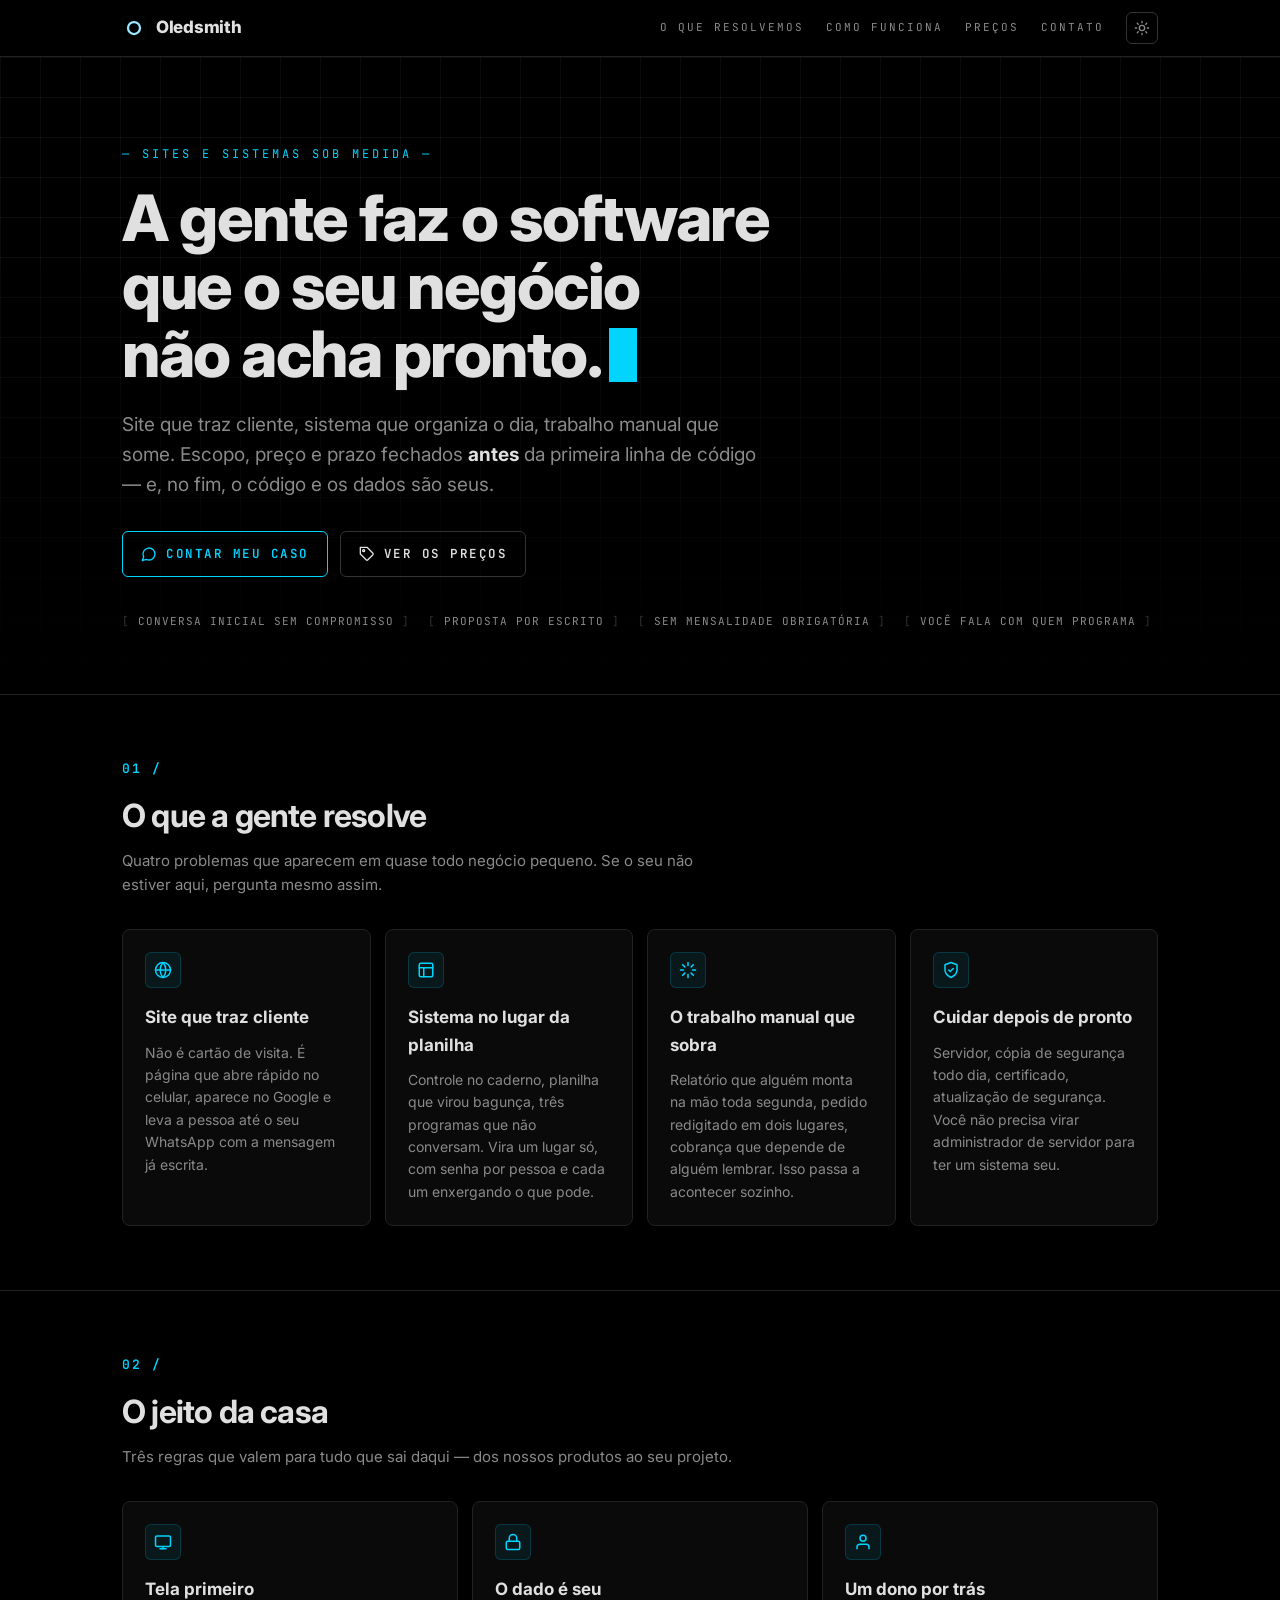
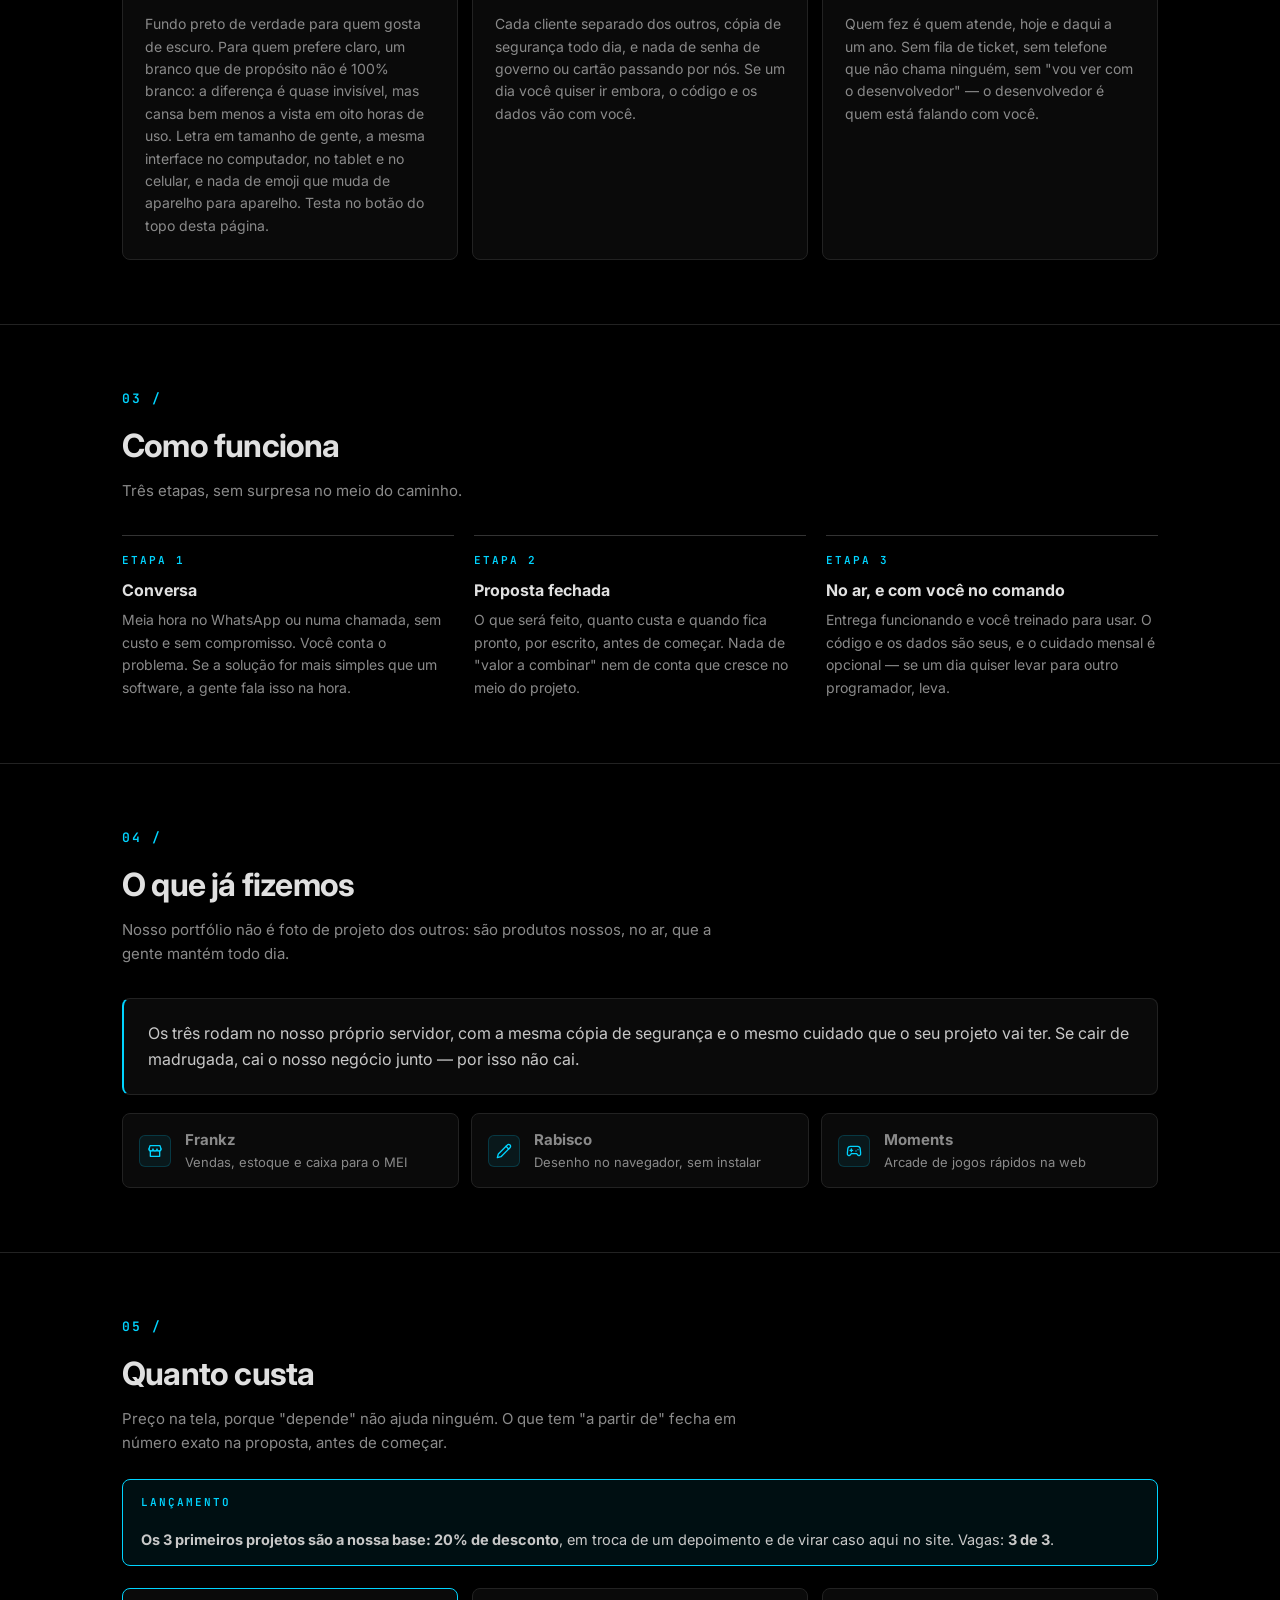
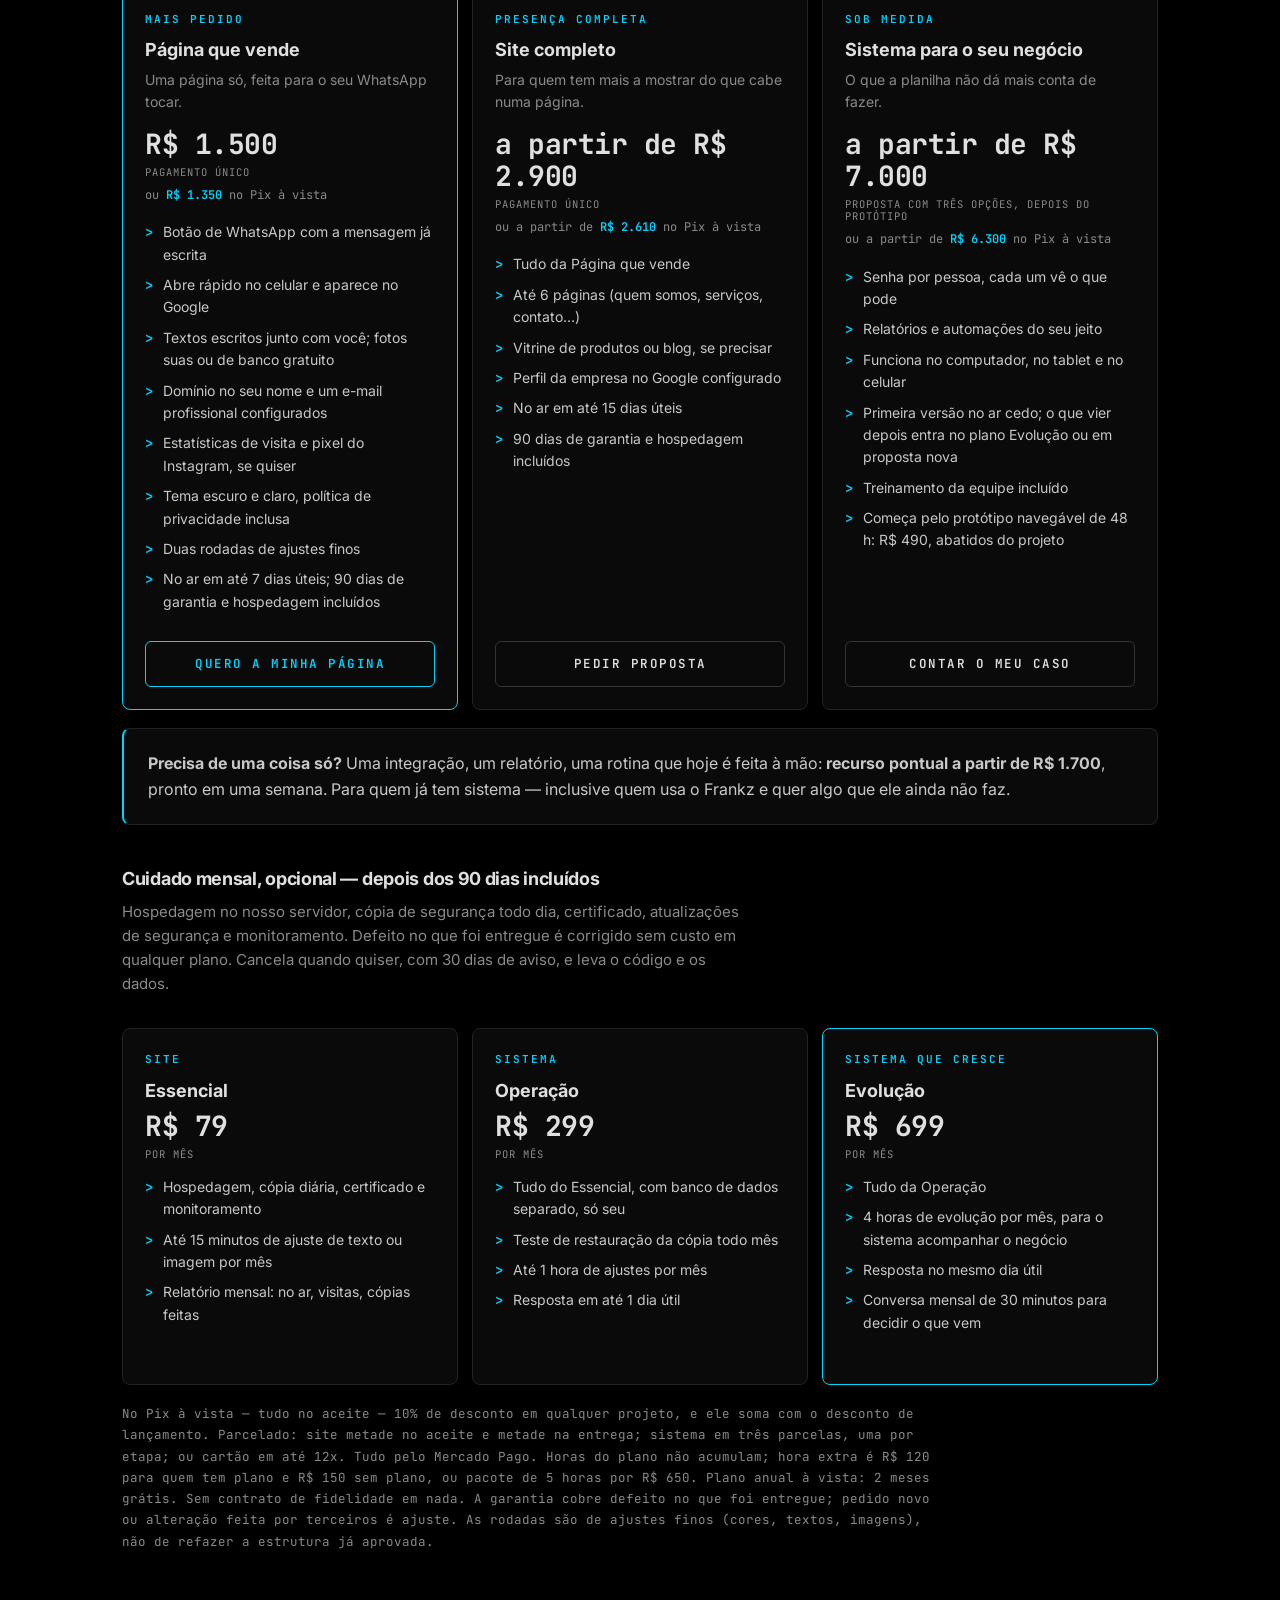
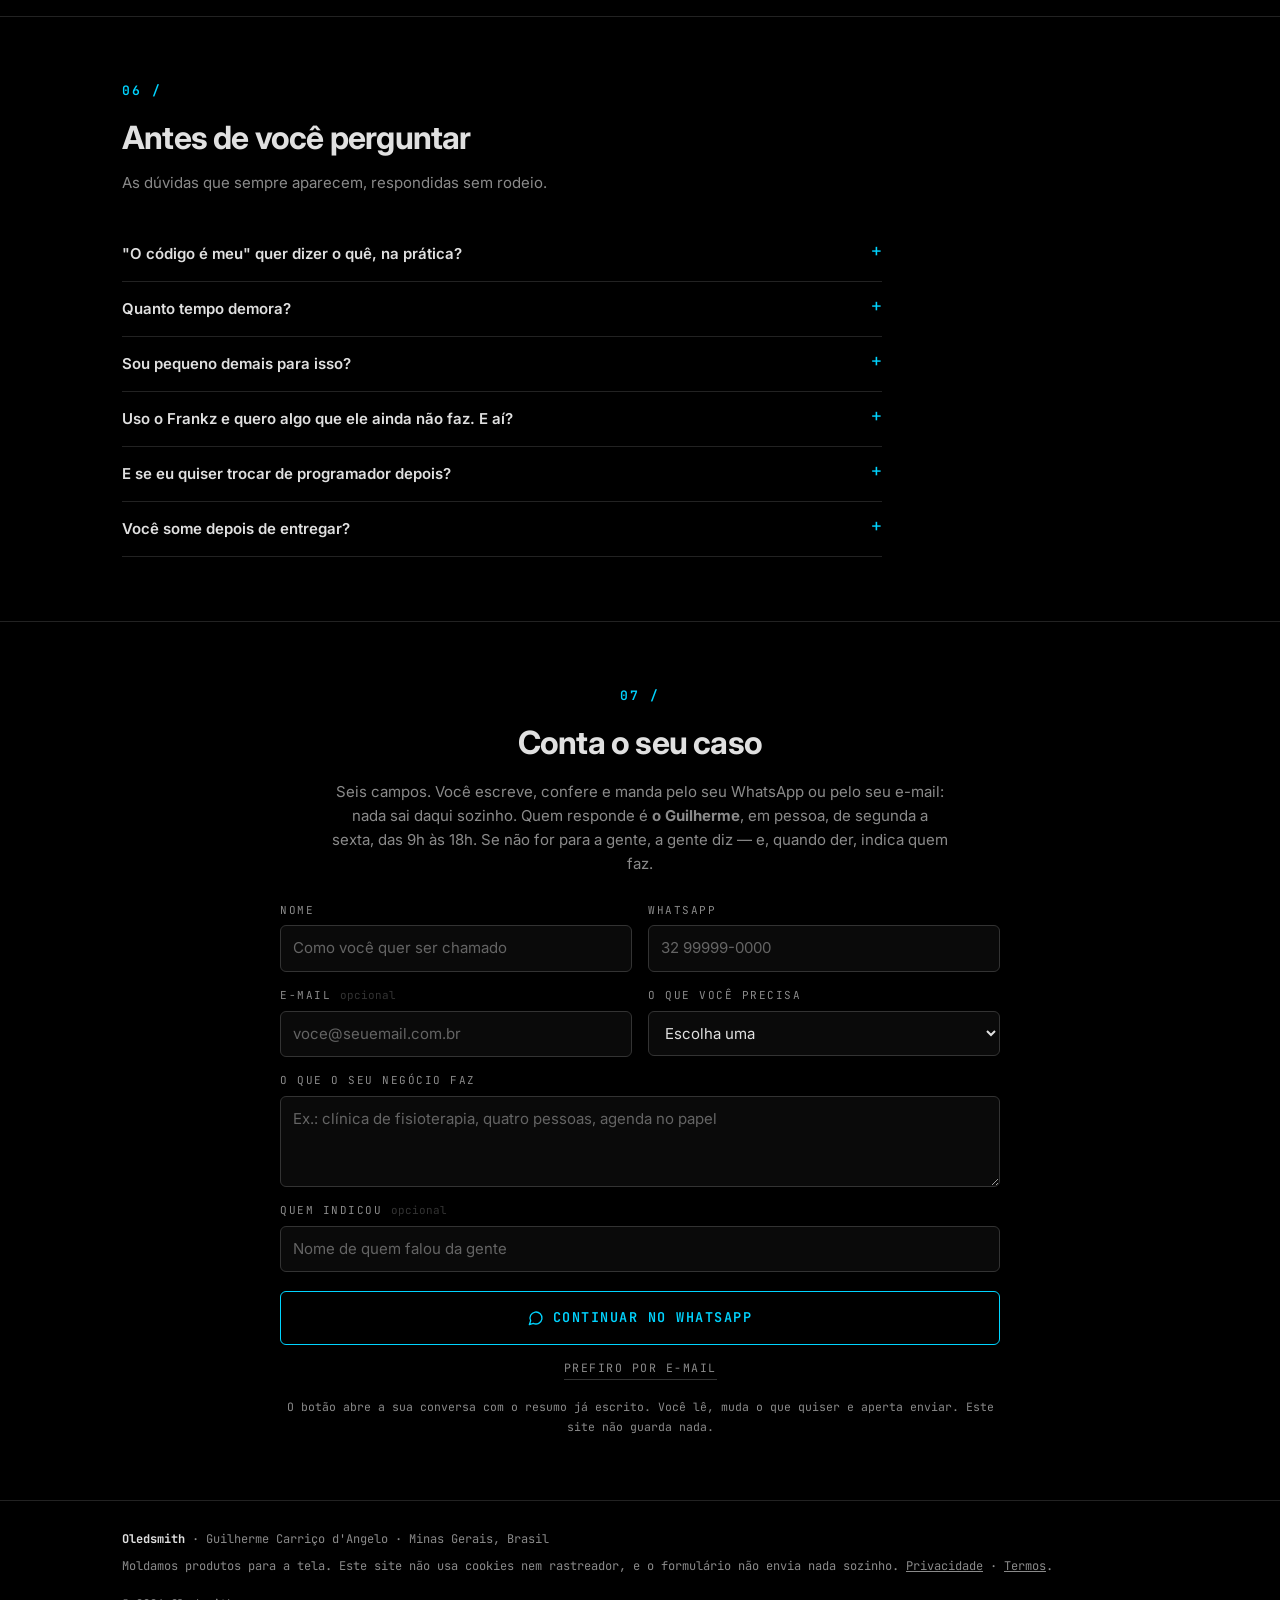
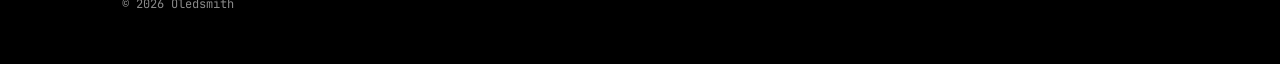
==== commit 5ffe888d: "feat(site): pagina de termos com os limites de escopo Nasce termos.html, linkada no rodape da home e" ====
--- a/docs/index.html
+++ b/docs/index.html
@@ -367,7 +367,7 @@
         <div class="row">
             <div>
                 <p><strong style="color: var(--text);">Oledsmith</strong> · Guilherme Carriço d'Angelo · Minas Gerais, Brasil</p>
-                <p>Moldamos produtos para a tela. Este site não usa cookies nem rastreador, e o formulário não envia nada sozinho. <a href="privacidade.html">Privacidade</a>.</p>
+                <p>Moldamos produtos para a tela. Este site não usa cookies nem rastreador, e o formulário não envia nada sozinho. <a href="privacidade.html">Privacidade</a> · <a href="termos.html">Termos</a>.</p>
             </div>
             <p>© 2026 Oledsmith</p>
         </div>
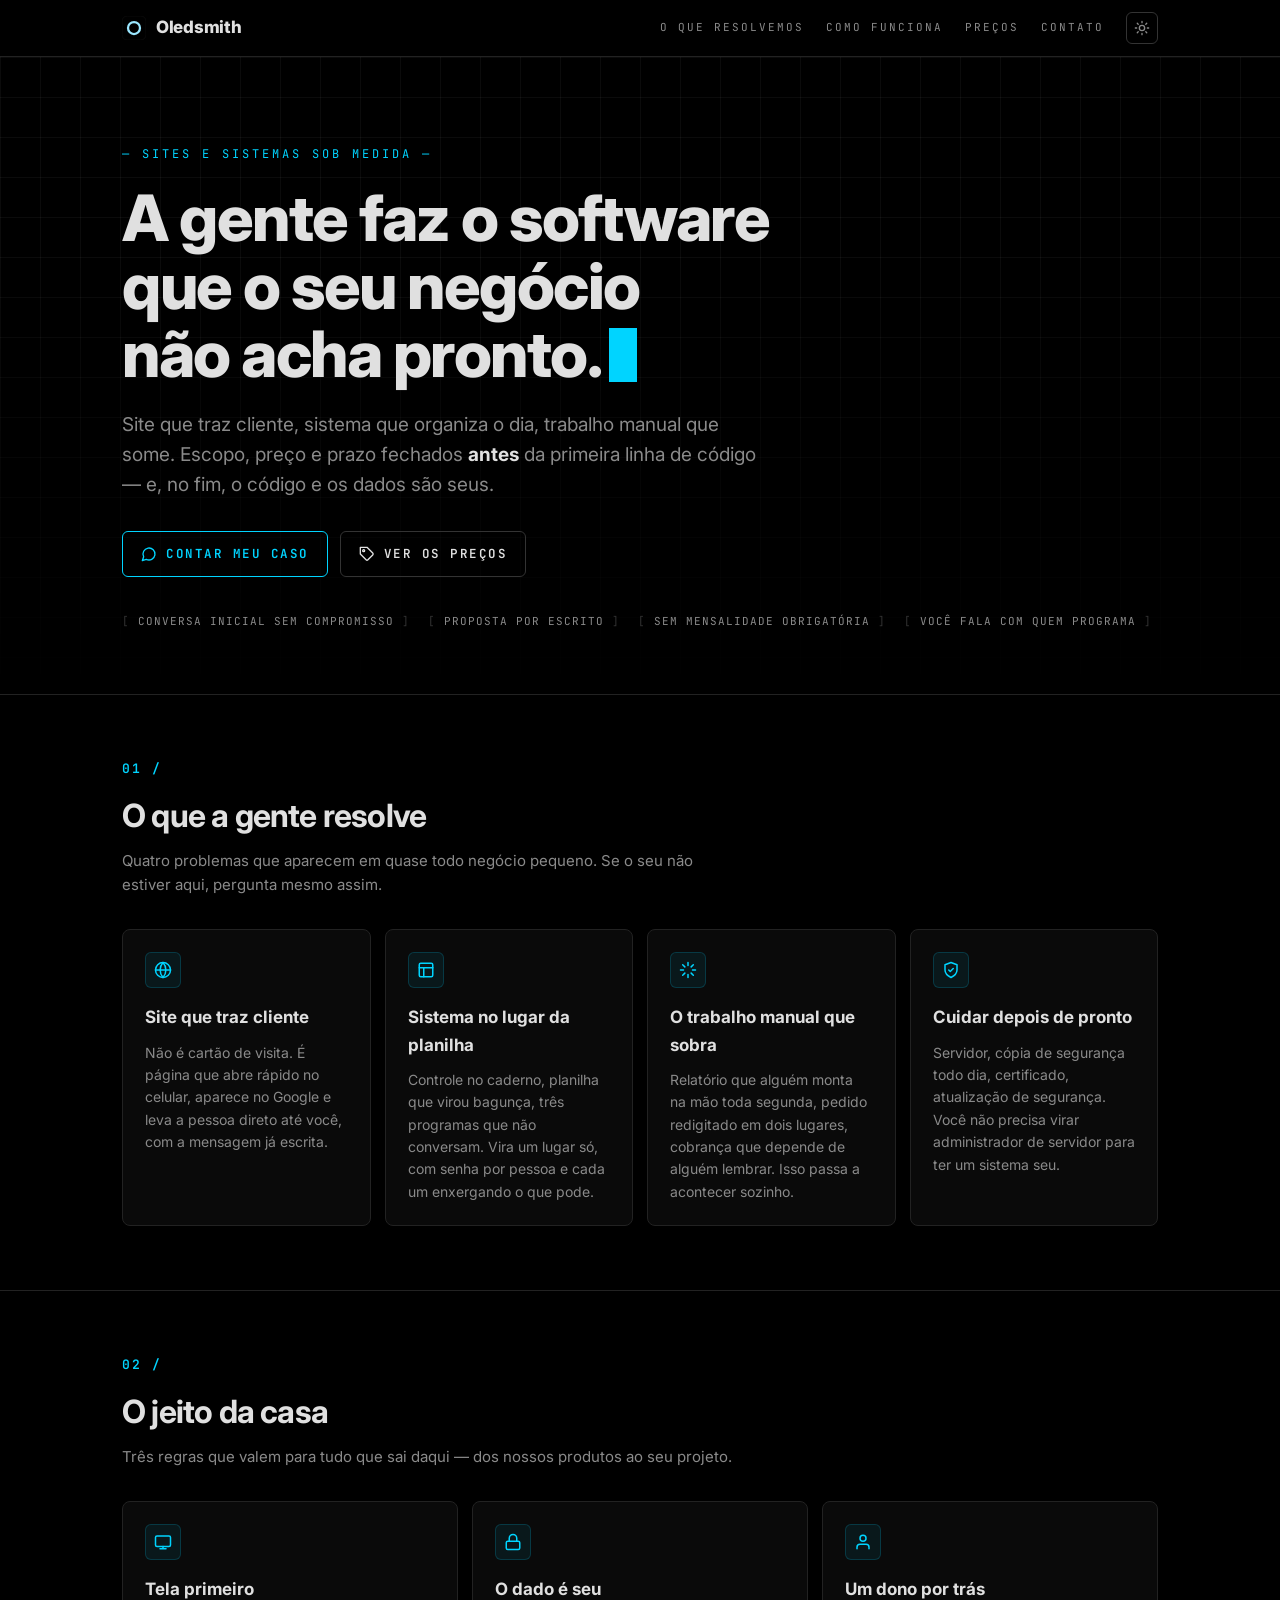
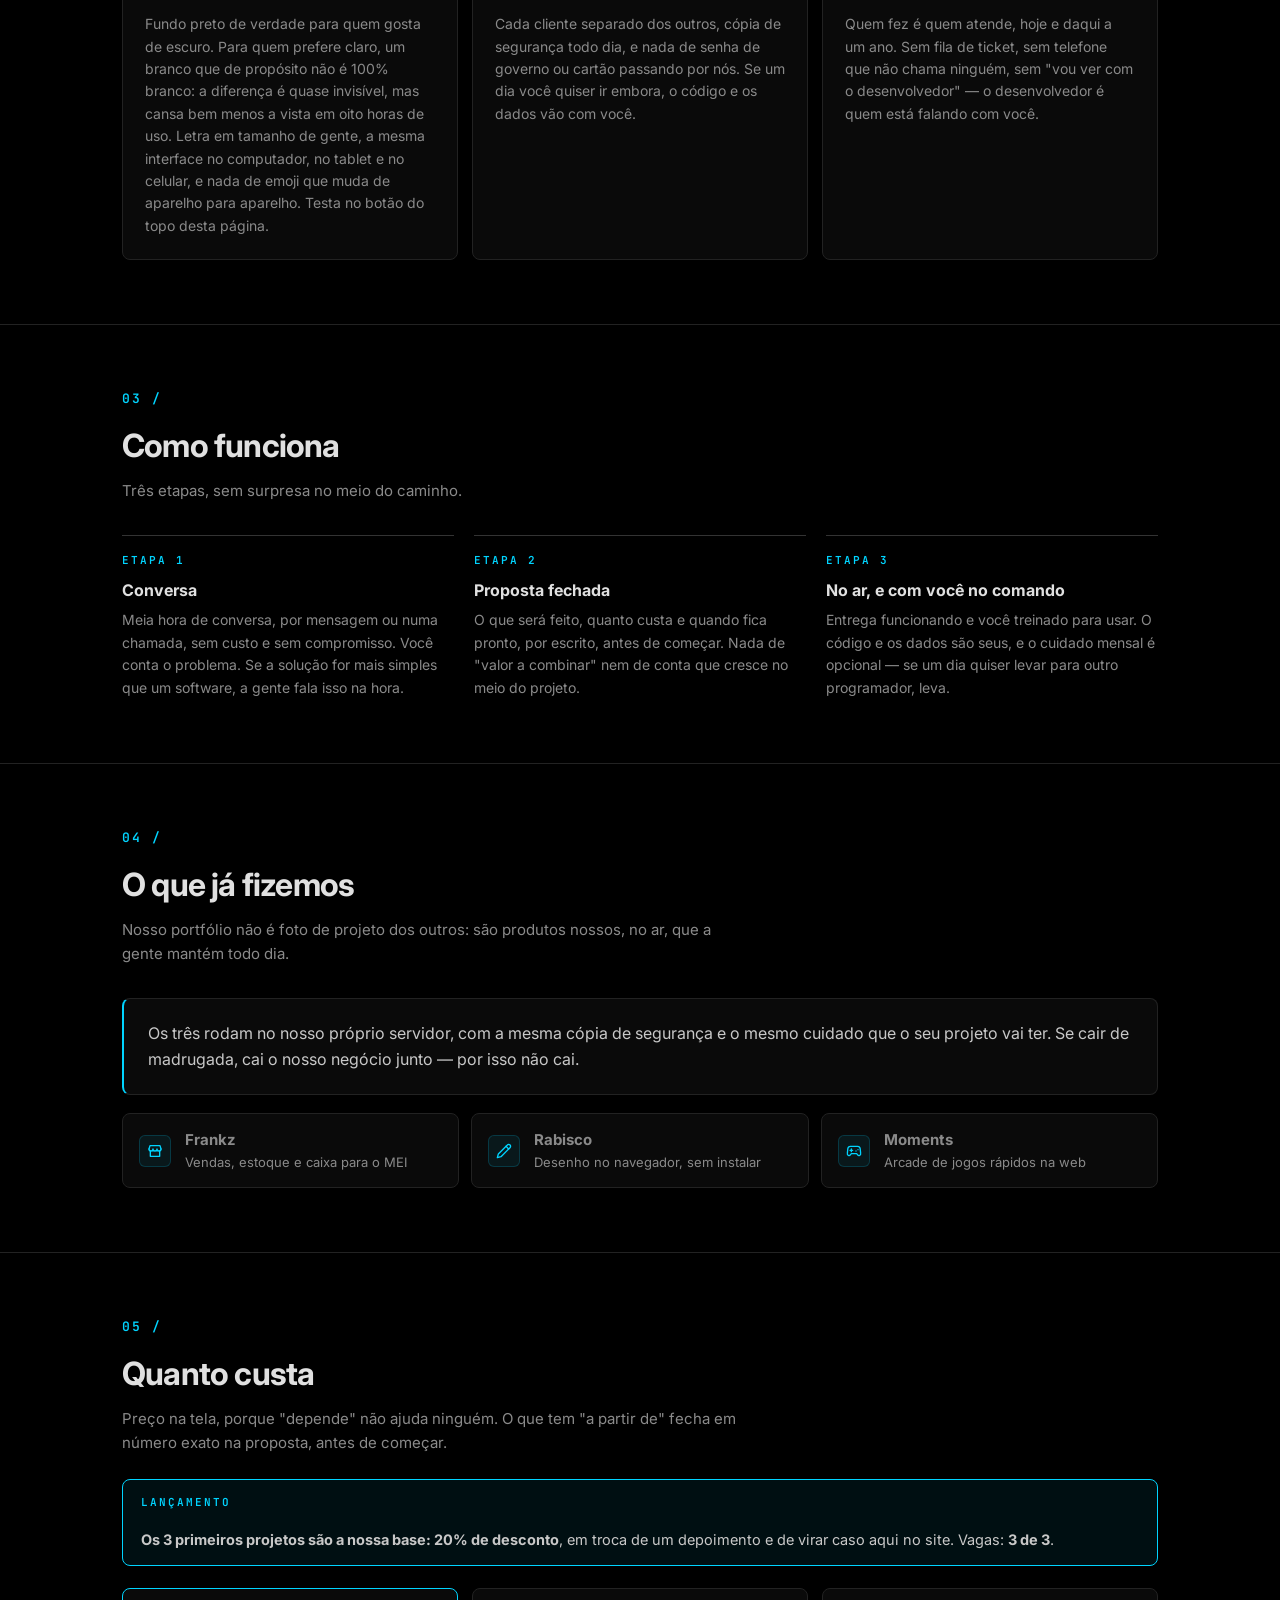
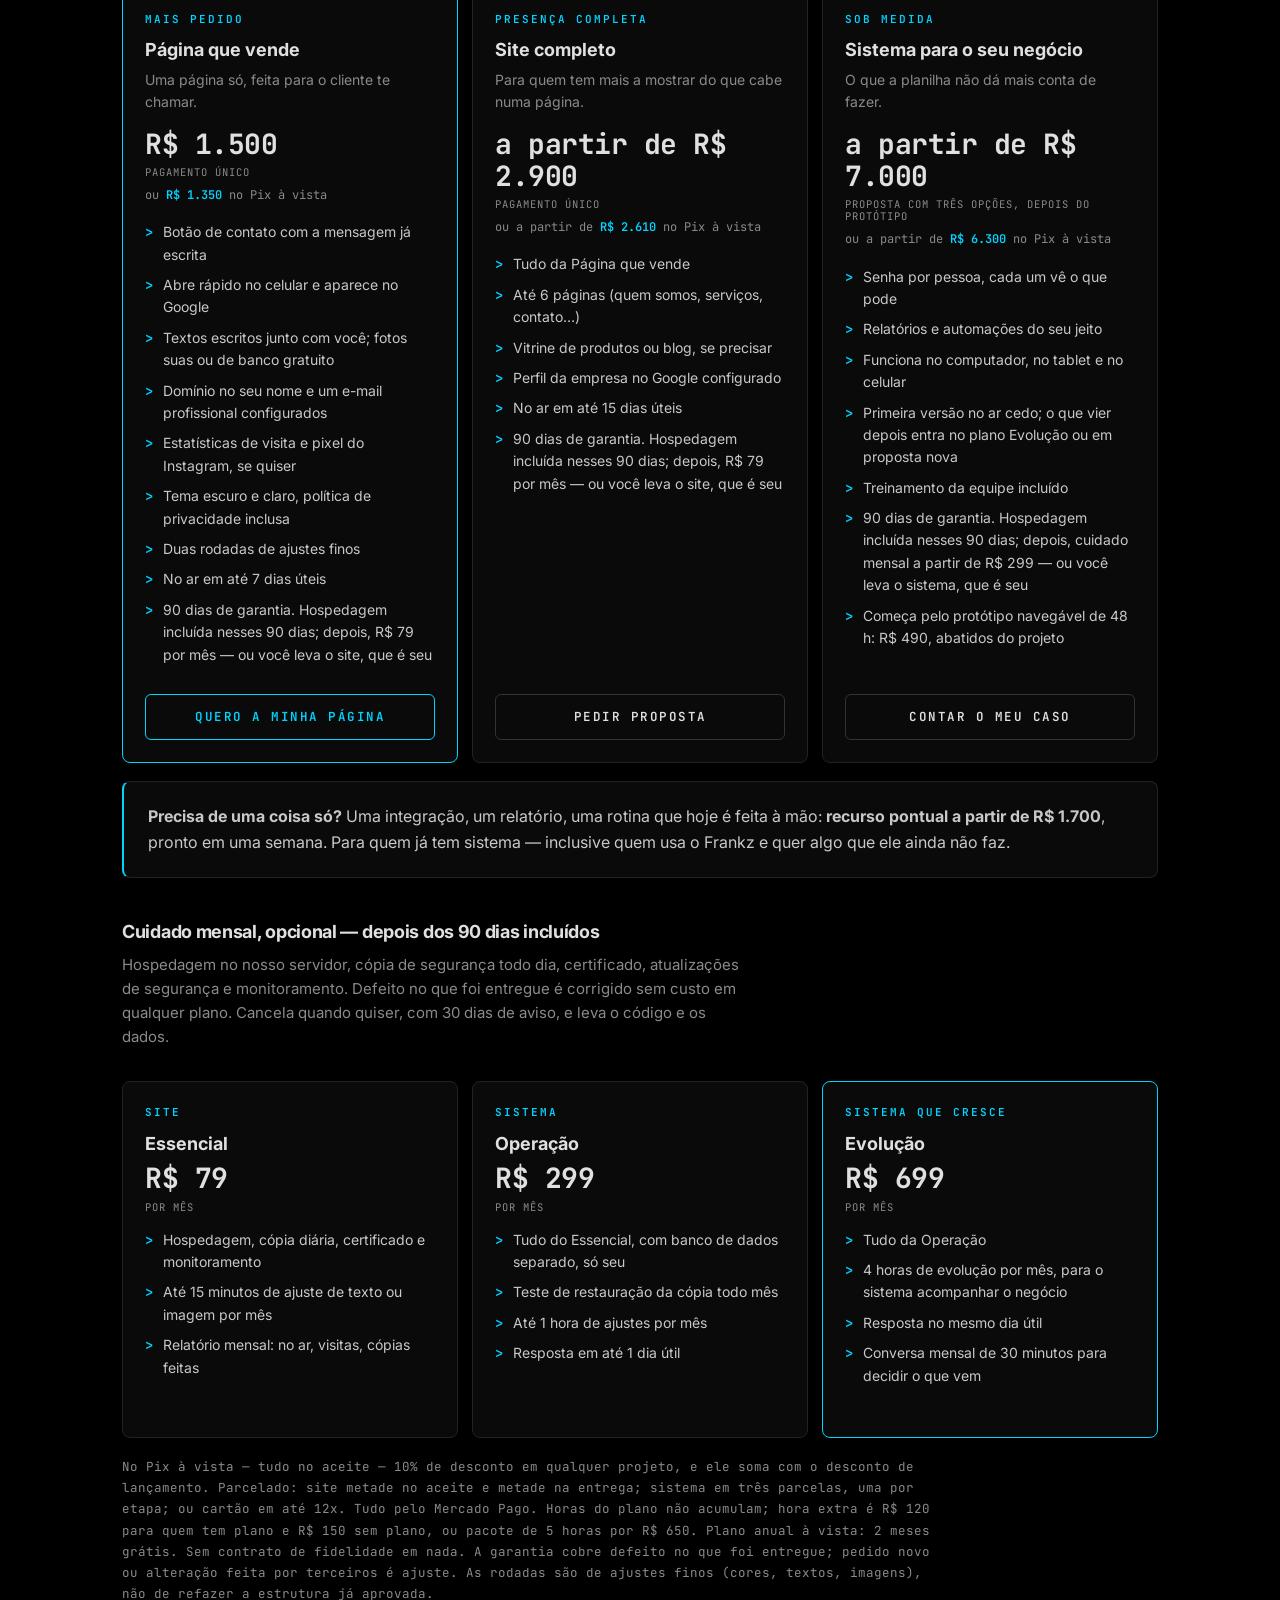
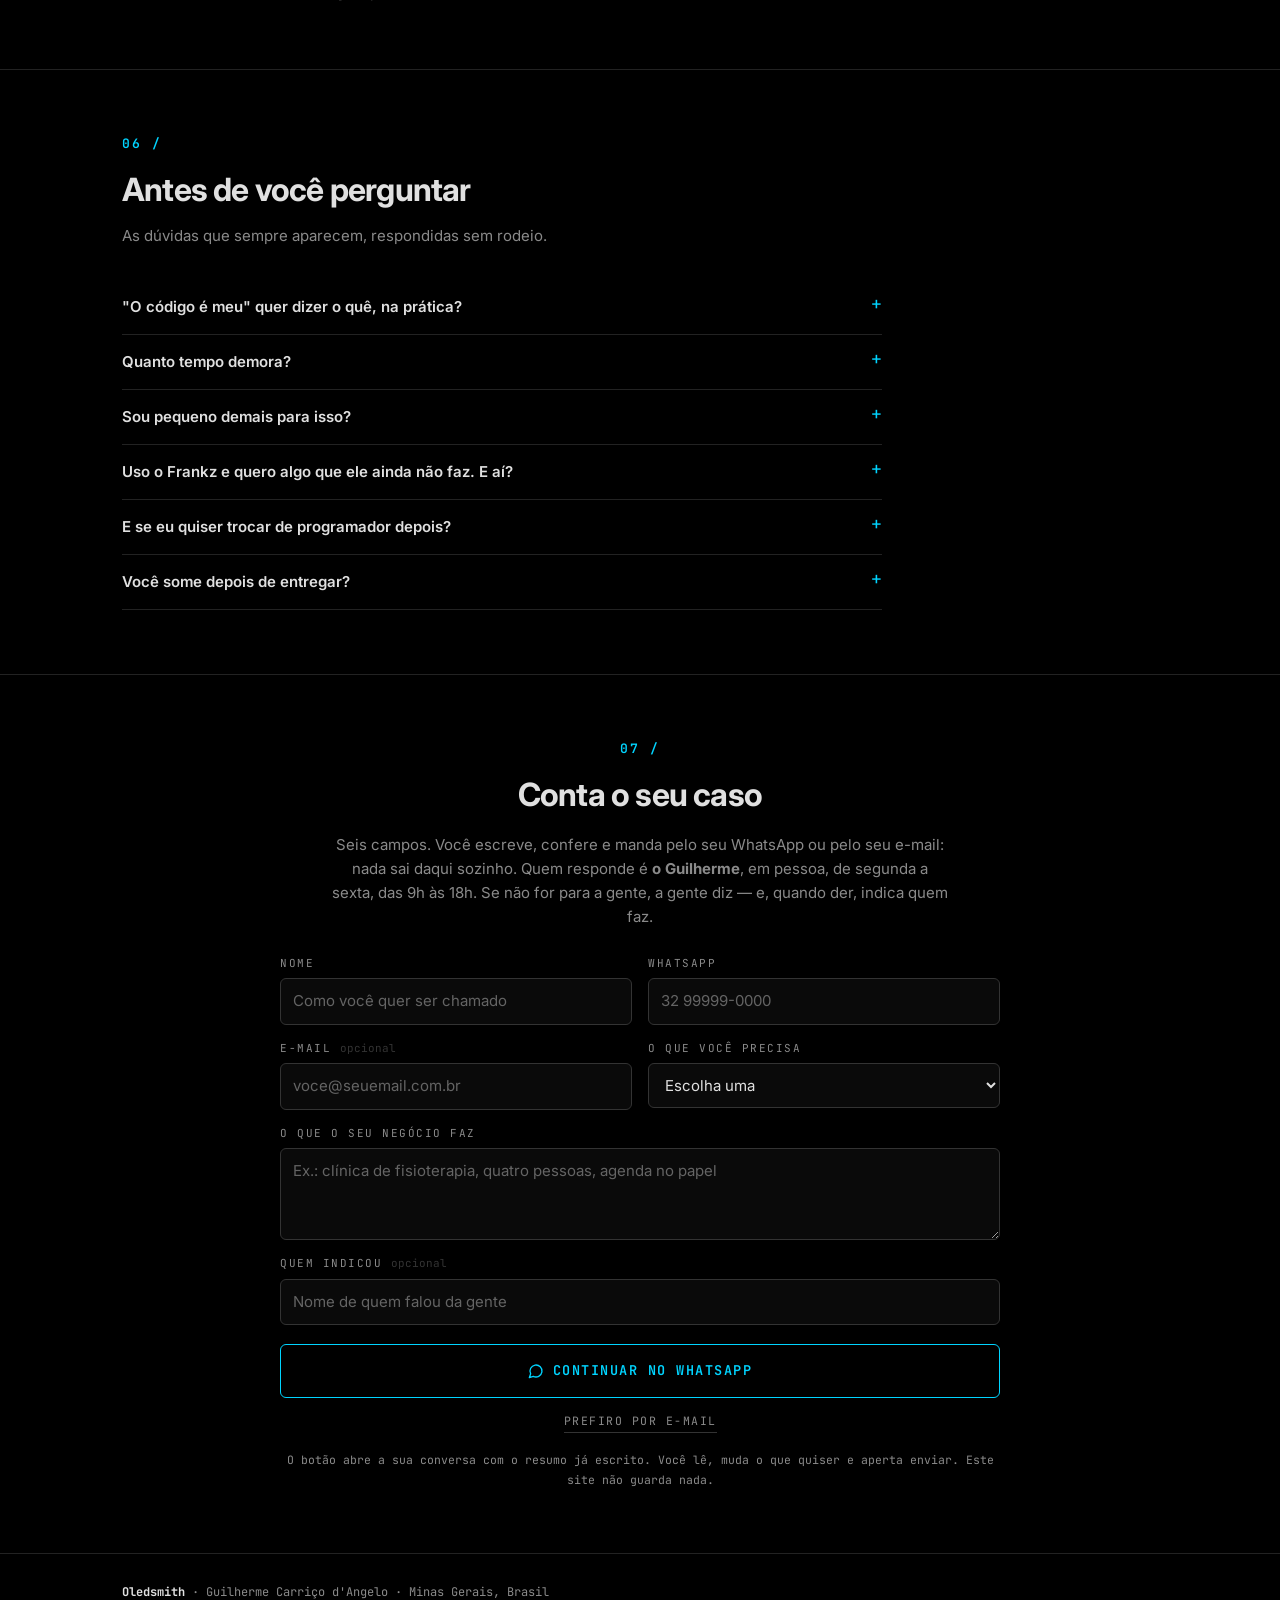
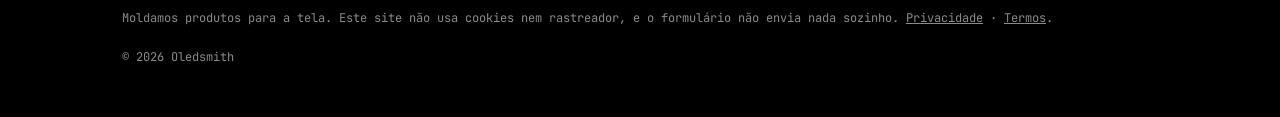
==== commit aa2af52d: "fix(site): hospedagem com prazo explicito e copy sem "WhatsApp" Os planos diziam "90 dias de garanti" ====
--- a/docs/index.html
+++ b/docs/index.html
@@ -75,7 +75,7 @@
                 <div class="card">
                     <span class="ico"><svg viewBox="0 0 24 24" fill="none" stroke="currentColor" stroke-width="2" stroke-linecap="round" stroke-linejoin="round" aria-hidden="true"><circle cx="12" cy="12" r="10"/><path d="M2 12h20M12 2a15 15 0 0 1 0 20 15 15 0 0 1 0-20Z"/></svg></span>
                     <h3>Site que traz cliente</h3>
-                    <p>Não é cartão de visita. É página que abre rápido no celular, aparece no Google e leva a pessoa até o seu WhatsApp com a mensagem já escrita.</p>
+                    <p>Não é cartão de visita. É página que abre rápido no celular, aparece no Google e leva a pessoa direto até você, com a mensagem já escrita.</p>
                 </div>
                 <div class="card">
                     <span class="ico"><svg viewBox="0 0 24 24" fill="none" stroke="currentColor" stroke-width="2" stroke-linecap="round" stroke-linejoin="round" aria-hidden="true"><rect x="3" y="3" width="18" height="18" rx="2"/><path d="M3 9h18M9 21V9"/></svg></span>
@@ -128,7 +128,7 @@
                 <div class="step">
                     <div class="n">ETAPA 1</div>
                     <h3>Conversa</h3>
-                    <p>Meia hora no WhatsApp ou numa chamada, sem custo e sem compromisso. Você conta o problema. Se a solução for mais simples que um software, a gente fala isso na hora.</p>
+                    <p>Meia hora de conversa, por mensagem ou numa chamada, sem custo e sem compromisso. Você conta o problema. Se a solução for mais simples que um software, a gente fala isso na hora.</p>
                 </div>
                 <div class="step">
                     <div class="n">ETAPA 2</div>
@@ -180,18 +180,19 @@
                 <div class="price feature">
                     <span class="tag">Mais pedido</span>
                     <h3>Página que vende</h3>
-                    <p class="desc">Uma página só, feita para o seu WhatsApp tocar.</p>
+                    <p class="desc">Uma página só, feita para o cliente te chamar.</p>
                     <div class="val">R$ 1.500<small>pagamento único</small></div>
                     <div class="pix">ou <strong>R$ 1.350</strong> no Pix à vista</div>
                     <ul>
-                        <li>Botão de WhatsApp com a mensagem já escrita</li>
+                        <li>Botão de contato com a mensagem já escrita</li>
                         <li>Abre rápido no celular e aparece no Google</li>
                         <li>Textos escritos junto com você; fotos suas ou de banco gratuito</li>
                         <li>Domínio no seu nome e um e-mail profissional configurados</li>
                         <li>Estatísticas de visita e pixel do Instagram, se quiser</li>
                         <li>Tema escuro e claro, política de privacidade inclusa</li>
                         <li>Duas rodadas de ajustes finos</li>
-                        <li>No ar em até 7 dias úteis; 90 dias de garantia e hospedagem incluídos</li>
+                        <li>No ar em até 7 dias úteis</li>
+                    <li>90 dias de garantia. Hospedagem incluída nesses 90 dias; depois, R$ 79 por mês — ou você leva o site, que é seu</li>
                     </ul>
                     <a class="btn primary" href="https://wa.me/5532999171514?text=Ol%C3%A1!%20Quero%20uma%20P%C3%A1gina%20que%20vende.%20Meu%20neg%C3%B3cio%20%C3%A9%3A%20" rel="noopener">Quero a minha página</a>
                 </div>
@@ -207,7 +208,7 @@
                         <li>Vitrine de produtos ou blog, se precisar</li>
                         <li>Perfil da empresa no Google configurado</li>
                         <li>No ar em até 15 dias úteis</li>
-                        <li>90 dias de garantia e hospedagem incluídos</li>
+                        <li>90 dias de garantia. Hospedagem incluída nesses 90 dias; depois, R$ 79 por mês — ou você leva o site, que é seu</li>
                     </ul>
                     <a class="btn" href="https://wa.me/5532999171514?text=Ol%C3%A1!%20Quero%20um%20Site%20completo.%20Meu%20neg%C3%B3cio%20%C3%A9%3A%20" rel="noopener">Pedir proposta</a>
                 </div>
@@ -223,6 +224,7 @@
                         <li>Funciona no computador, no tablet e no celular</li>
                         <li>Primeira versão no ar cedo; o que vier depois entra no plano Evolução ou em proposta nova</li>
                         <li>Treinamento da equipe incluído</li>
+                    <li>90 dias de garantia. Hospedagem incluída nesses 90 dias; depois, cuidado mensal a partir de R$ 299 — ou você leva o sistema, que é seu</li>
                         <li>Começa pelo protótipo navegável de 48 h: R$ 490, abatidos do projeto</li>
                     </ul>
                     <a class="btn" href="https://wa.me/5532999171514?text=Ol%C3%A1!%20Preciso%20de%20um%20sistema.%20Hoje%20eu%20controlo%20isso%20assim%3A%20" rel="noopener">Contar o meu caso</a>
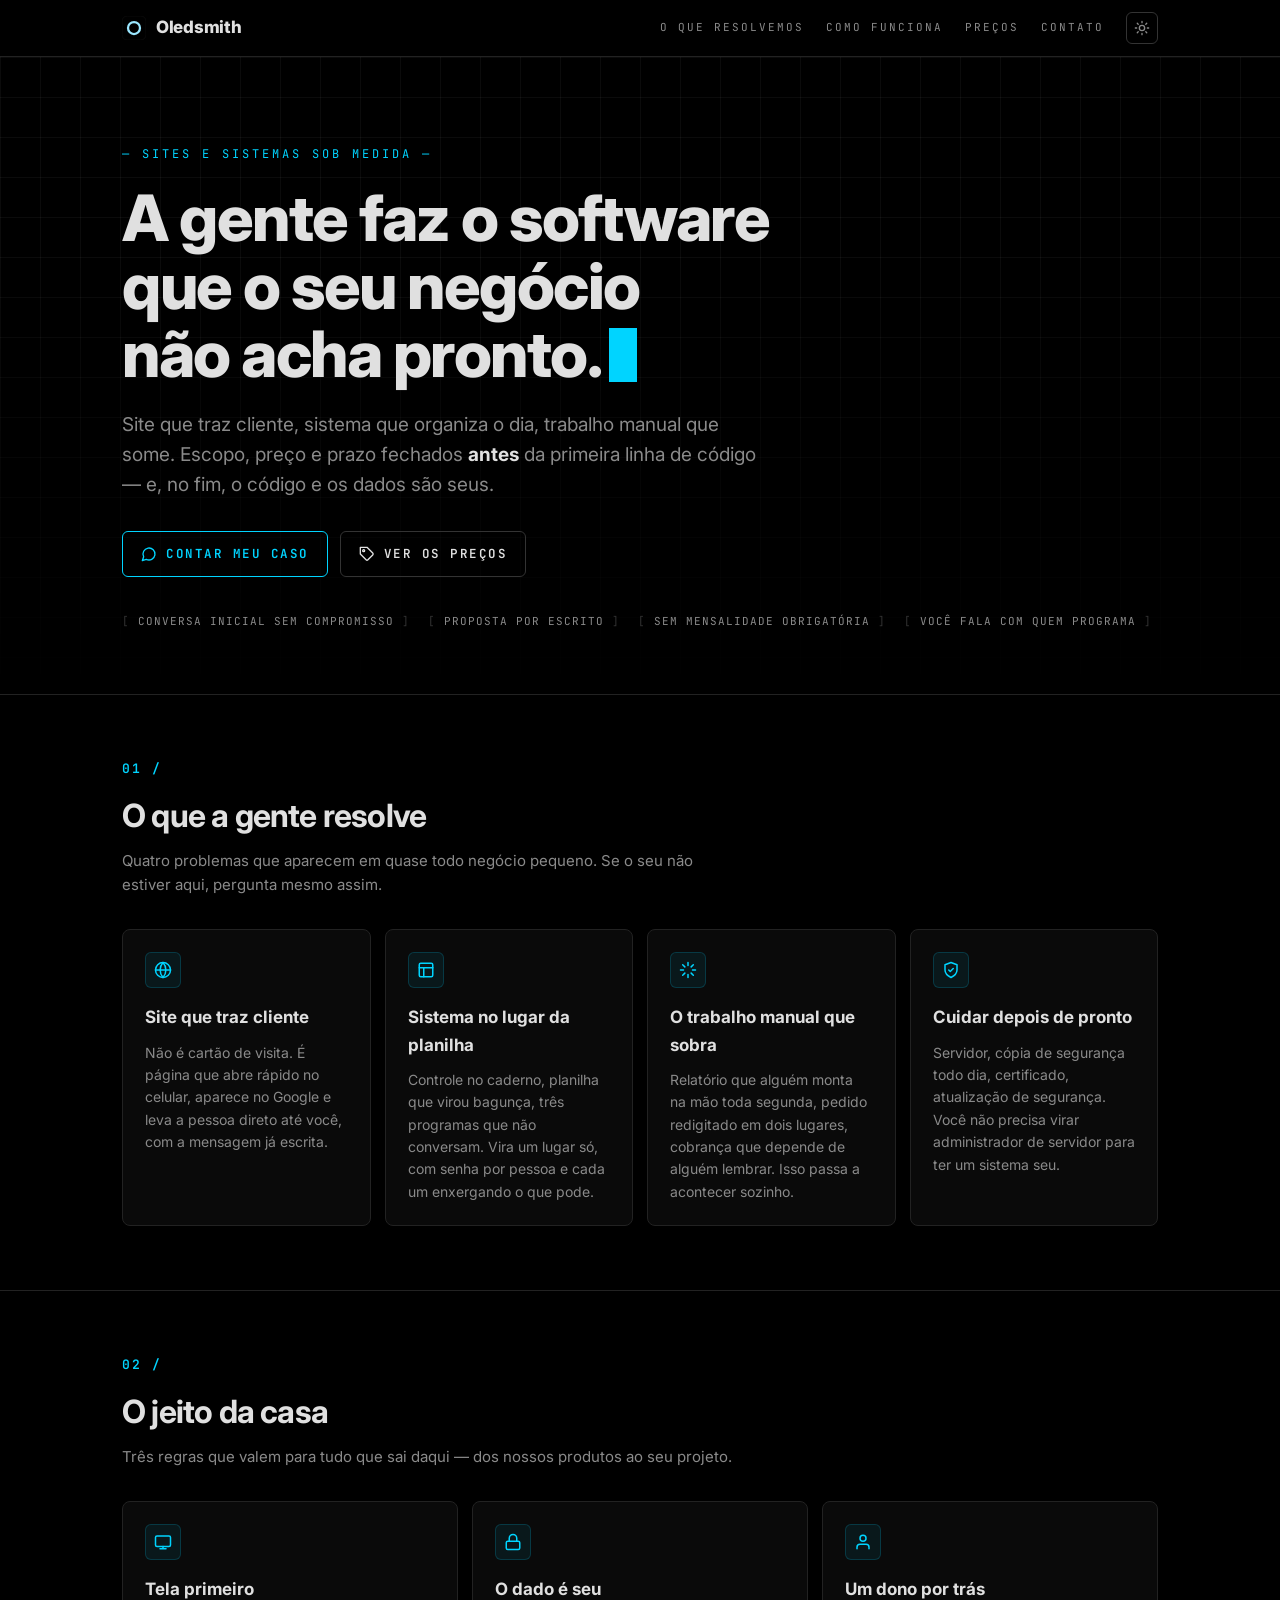
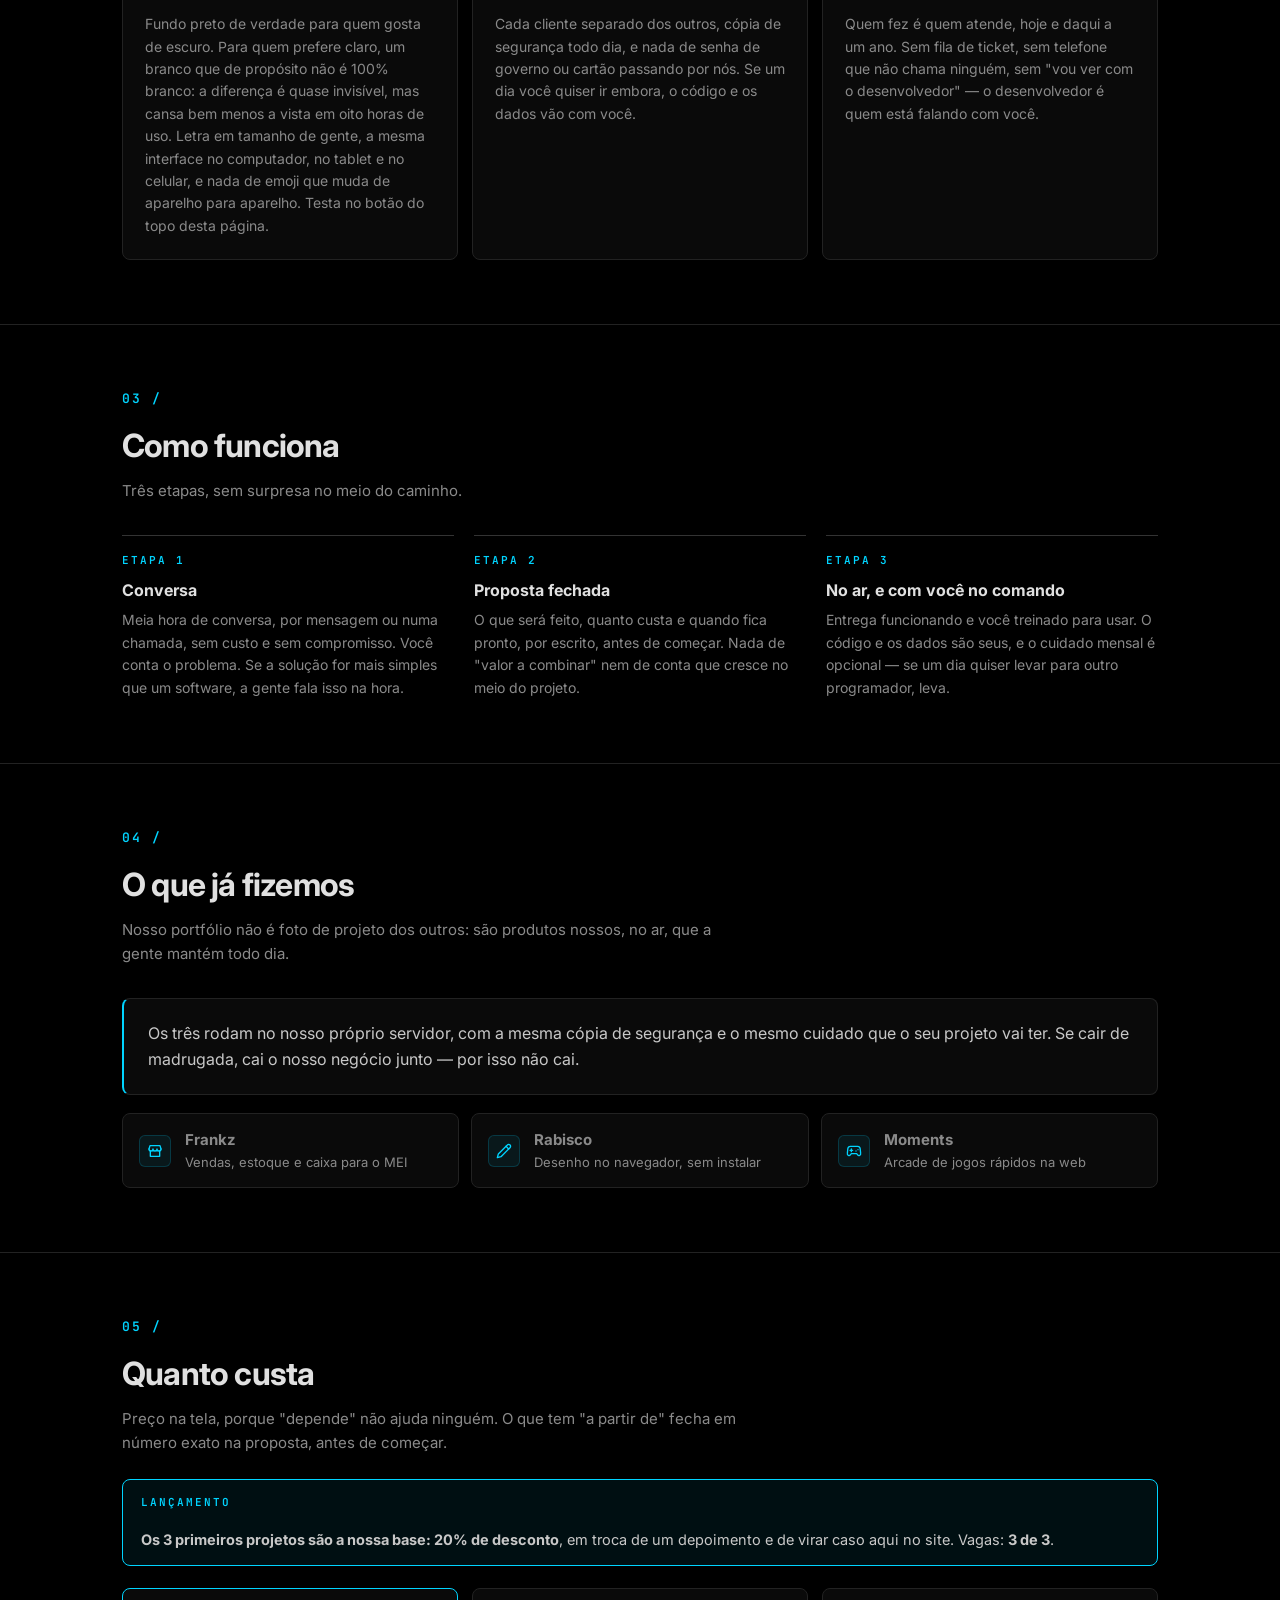
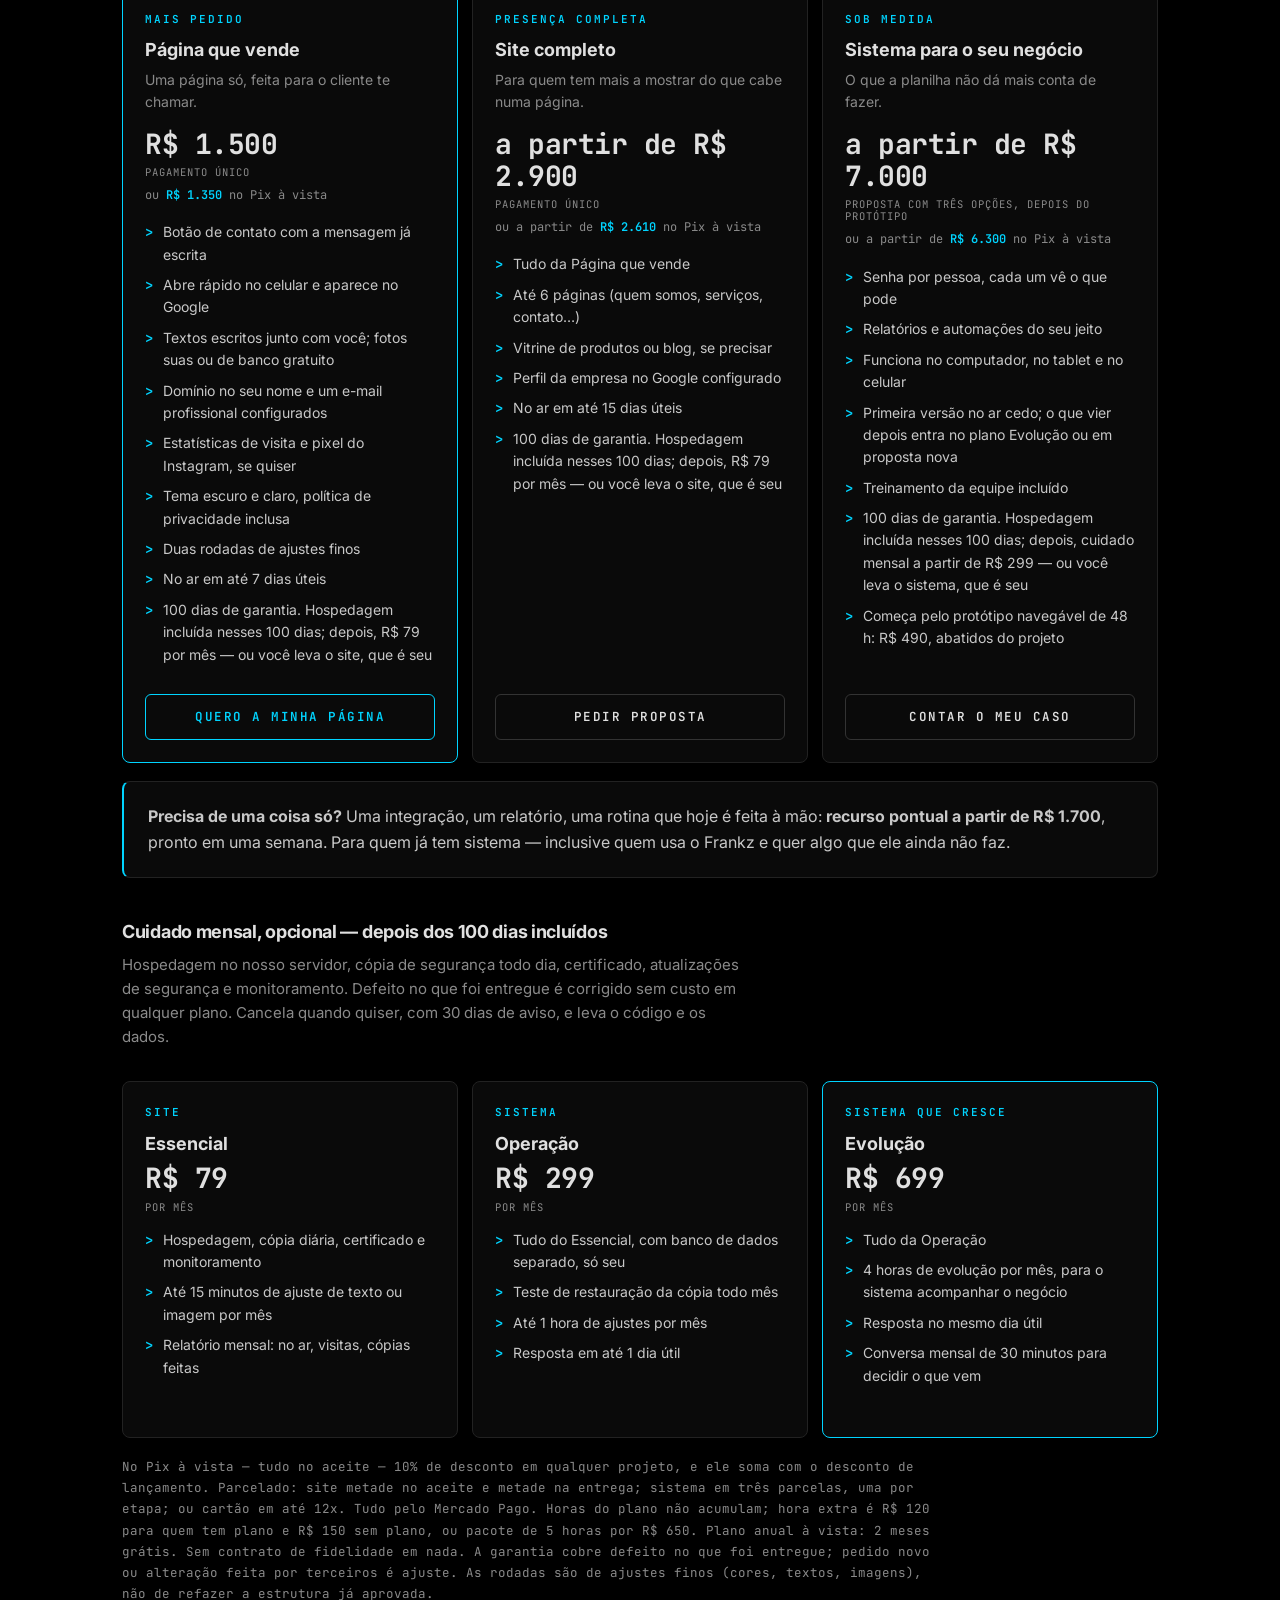
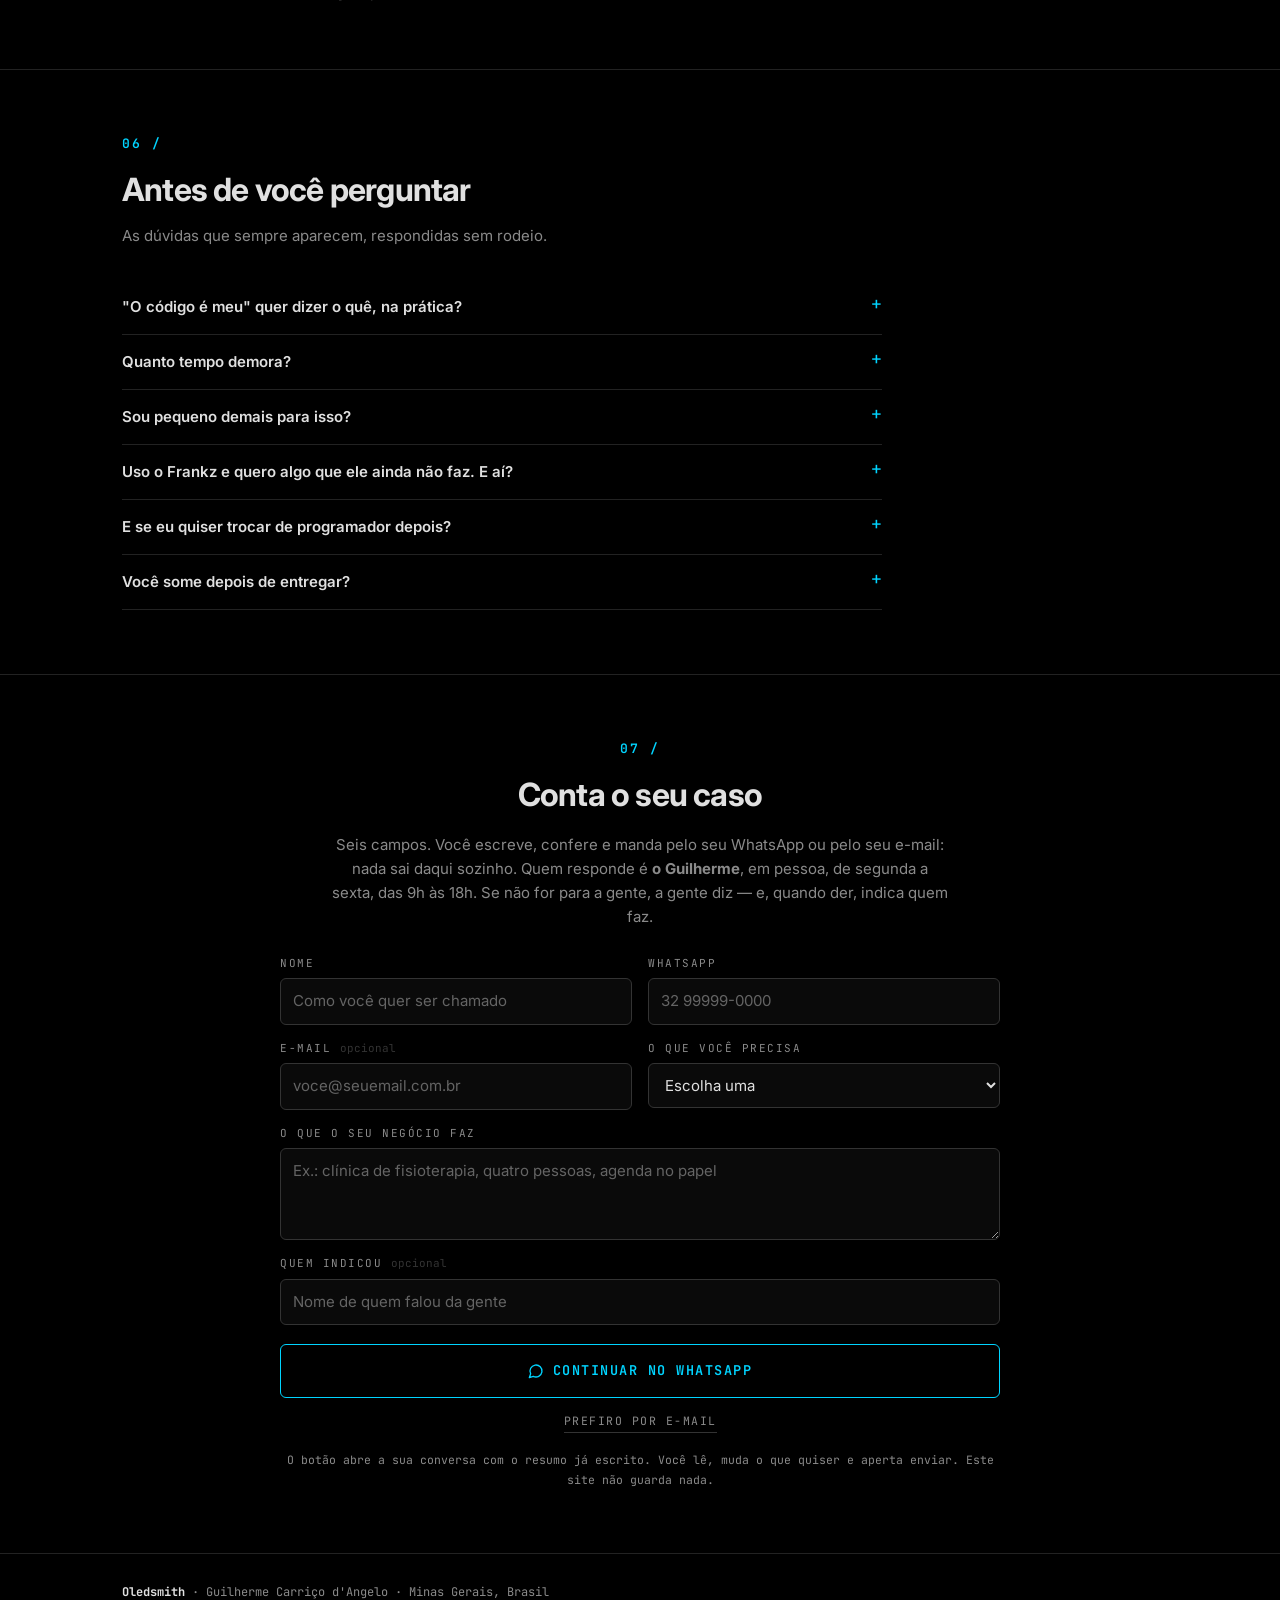
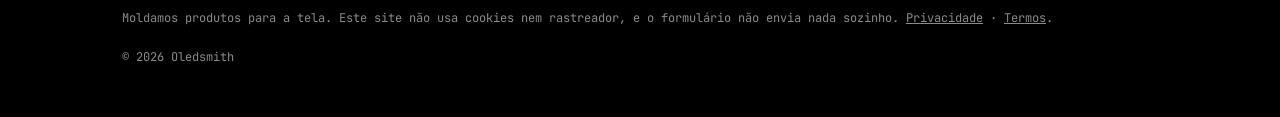
==== commit f44fc03c: "feat(site): garantia de 100 dias, e garantia e conserto, nao devolucao Decisao do Gui (11/09): 100 d" ====
--- a/docs/index.html
+++ b/docs/index.html
@@ -192,7 +192,7 @@
                         <li>Tema escuro e claro, política de privacidade inclusa</li>
                         <li>Duas rodadas de ajustes finos</li>
                         <li>No ar em até 7 dias úteis</li>
-                    <li>90 dias de garantia. Hospedagem incluída nesses 90 dias; depois, R$ 79 por mês — ou você leva o site, que é seu</li>
+                    <li>100 dias de garantia. Hospedagem incluída nesses 100 dias; depois, R$ 79 por mês — ou você leva o site, que é seu</li>
                     </ul>
                     <a class="btn primary" href="https://wa.me/5532999171514?text=Ol%C3%A1!%20Quero%20uma%20P%C3%A1gina%20que%20vende.%20Meu%20neg%C3%B3cio%20%C3%A9%3A%20" rel="noopener">Quero a minha página</a>
                 </div>
@@ -208,7 +208,7 @@
                         <li>Vitrine de produtos ou blog, se precisar</li>
                         <li>Perfil da empresa no Google configurado</li>
                         <li>No ar em até 15 dias úteis</li>
-                        <li>90 dias de garantia. Hospedagem incluída nesses 90 dias; depois, R$ 79 por mês — ou você leva o site, que é seu</li>
+                        <li>100 dias de garantia. Hospedagem incluída nesses 100 dias; depois, R$ 79 por mês — ou você leva o site, que é seu</li>
                     </ul>
                     <a class="btn" href="https://wa.me/5532999171514?text=Ol%C3%A1!%20Quero%20um%20Site%20completo.%20Meu%20neg%C3%B3cio%20%C3%A9%3A%20" rel="noopener">Pedir proposta</a>
                 </div>
@@ -224,7 +224,7 @@
                         <li>Funciona no computador, no tablet e no celular</li>
                         <li>Primeira versão no ar cedo; o que vier depois entra no plano Evolução ou em proposta nova</li>
                         <li>Treinamento da equipe incluído</li>
-                    <li>90 dias de garantia. Hospedagem incluída nesses 90 dias; depois, cuidado mensal a partir de R$ 299 — ou você leva o sistema, que é seu</li>
+                    <li>100 dias de garantia. Hospedagem incluída nesses 100 dias; depois, cuidado mensal a partir de R$ 299 — ou você leva o sistema, que é seu</li>
                         <li>Começa pelo protótipo navegável de 48 h: R$ 490, abatidos do projeto</li>
                     </ul>
                     <a class="btn" href="https://wa.me/5532999171514?text=Ol%C3%A1!%20Preciso%20de%20um%20sistema.%20Hoje%20eu%20controlo%20isso%20assim%3A%20" rel="noopener">Contar o meu caso</a>
@@ -234,7 +234,7 @@
             <div class="proof mt">
                 <p><strong>Precisa de uma coisa só?</strong> Uma integração, um relatório, uma rotina que hoje é feita à mão: <strong>recurso pontual a partir de R$ 1.700</strong>, pronto em uma semana. Para quem já tem sistema — inclusive quem usa o Frankz e quer algo que ele ainda não faz.</p>
             </div>
-            <h3 class="h3-sub">Cuidado mensal, opcional — depois dos 90 dias incluídos</h3>
+            <h3 class="h3-sub">Cuidado mensal, opcional — depois dos 100 dias incluídos</h3>
             <p class="sub">Hospedagem no nosso servidor, cópia de segurança todo dia, certificado, atualizações de segurança e monitoramento. Defeito no que foi entregue é corrigido sem custo em qualquer plano. Cancela quando quiser, com 30 dias de aviso, e leva o código e os dados.</p>
             <div class="prices">
                 <div class="price">
@@ -301,7 +301,7 @@
                 </details>
                 <details>
                     <summary>Você some depois de entregar?</summary>
-                    <p>É o contrário: quem conversa com você é quem escreve o código e quem atende depois. Nos 90 dias de garantia, defeito no que foi combinado é corrigido sem custo. Depois, o cuidado mensal existe para isso — e é opcional.</p>
+                    <p>É o contrário: quem conversa com você é quem escreve o código e quem atende depois. Nos 100 dias de garantia, defeito no que foi combinado é corrigido sem custo. Depois, o cuidado mensal existe para isso — e é opcional.</p>
                 </details>
             </div>
         </div>
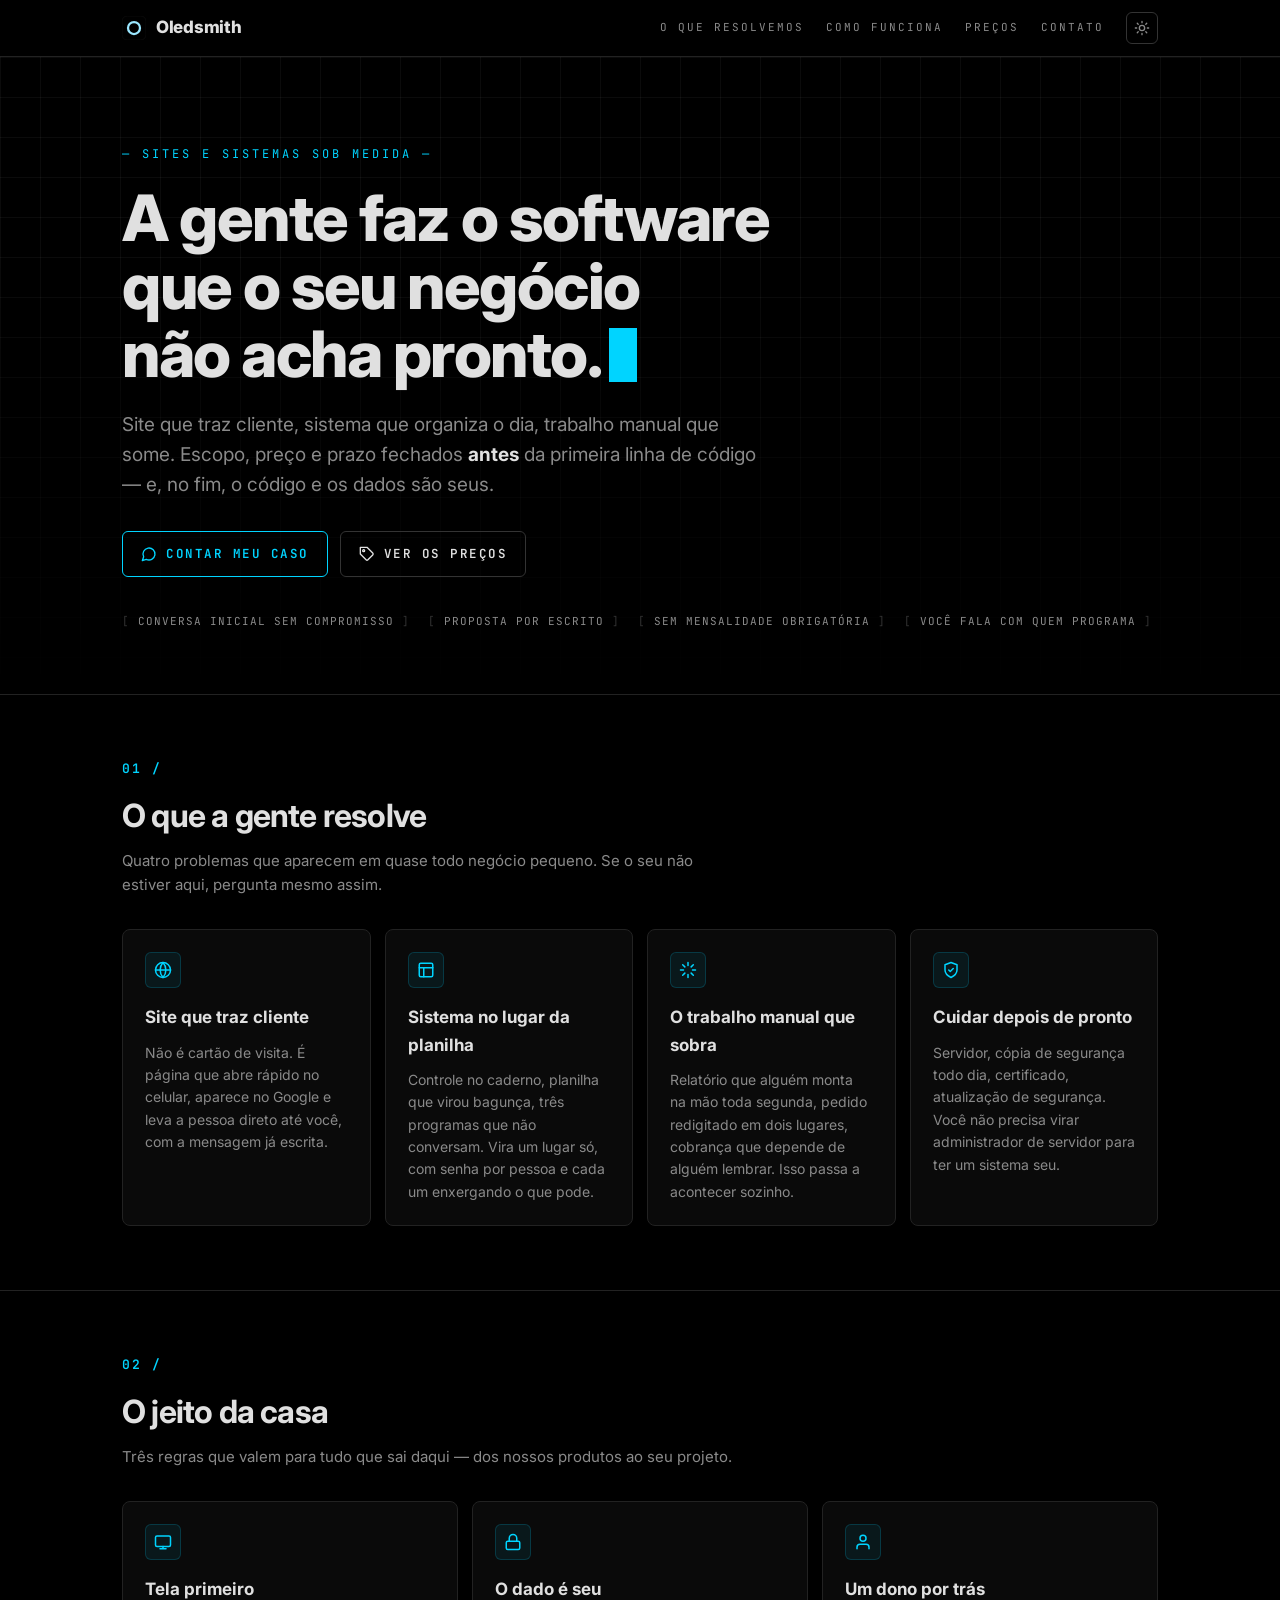
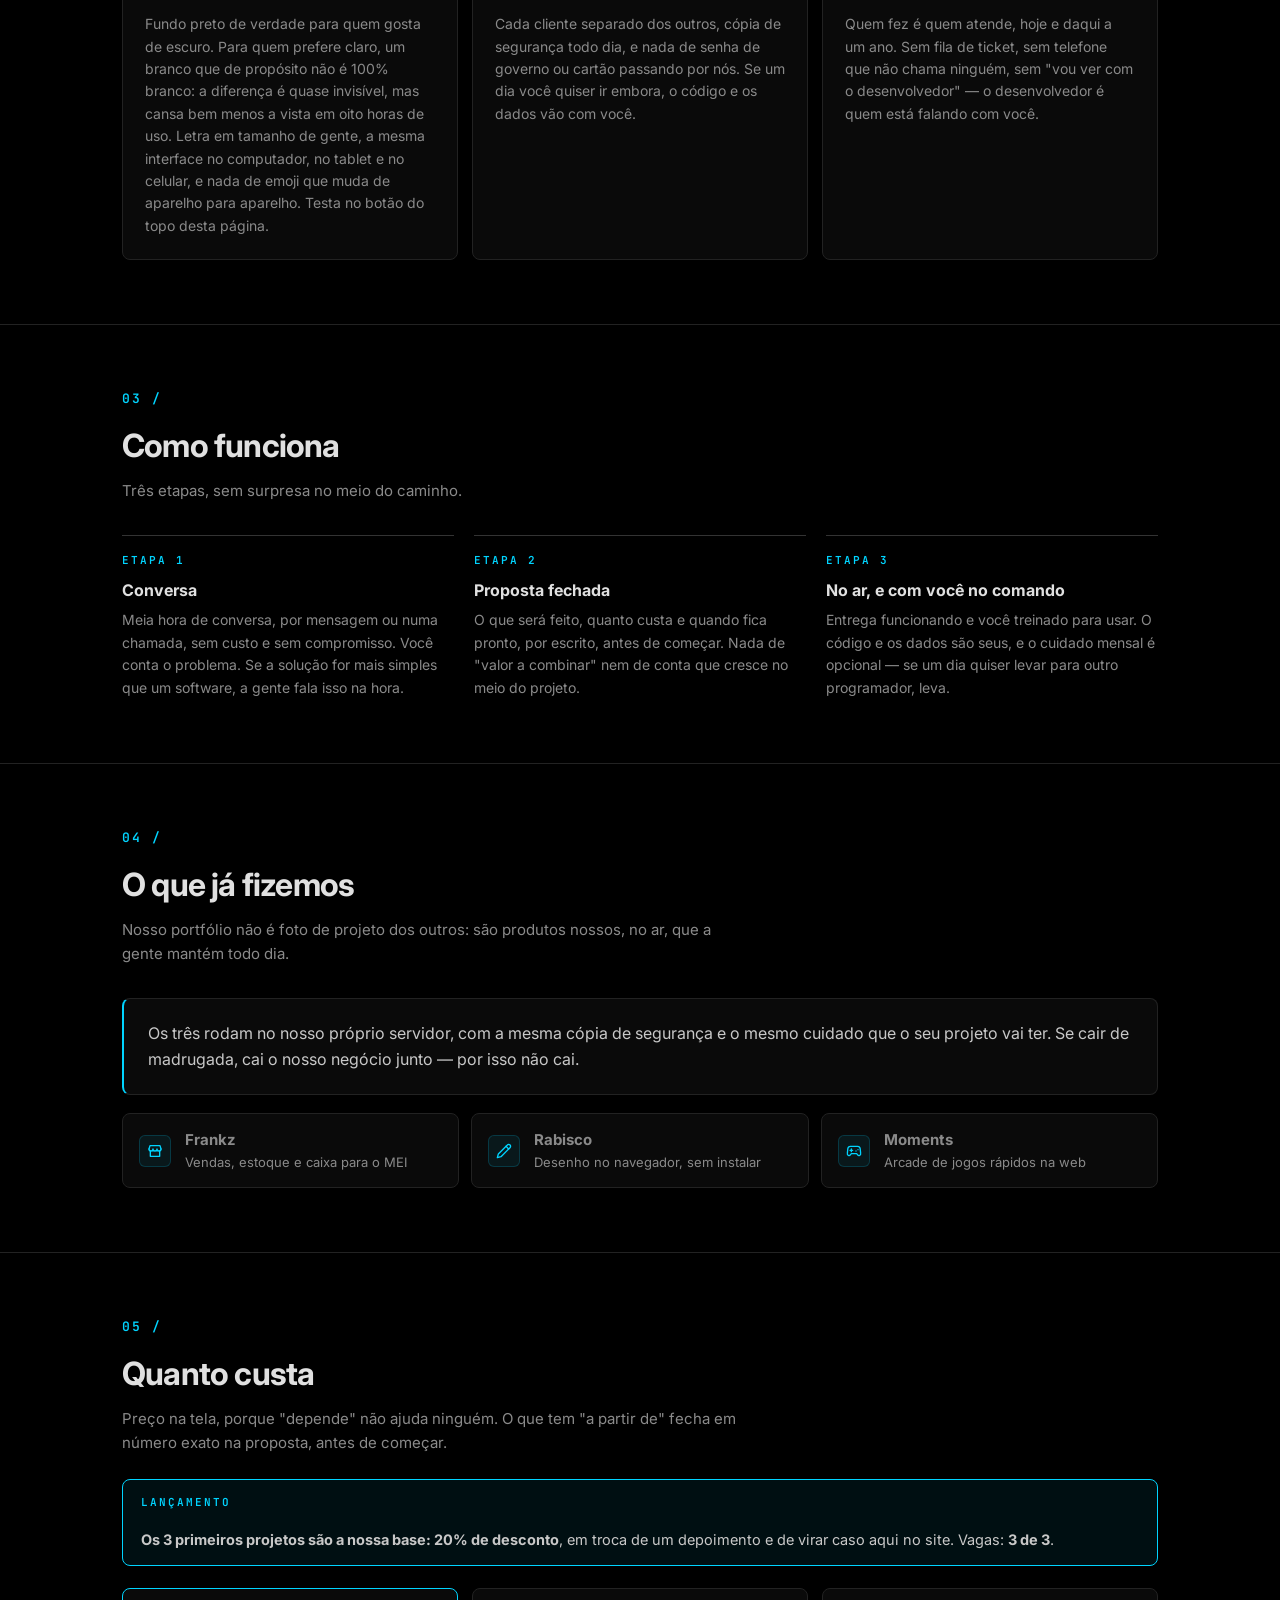
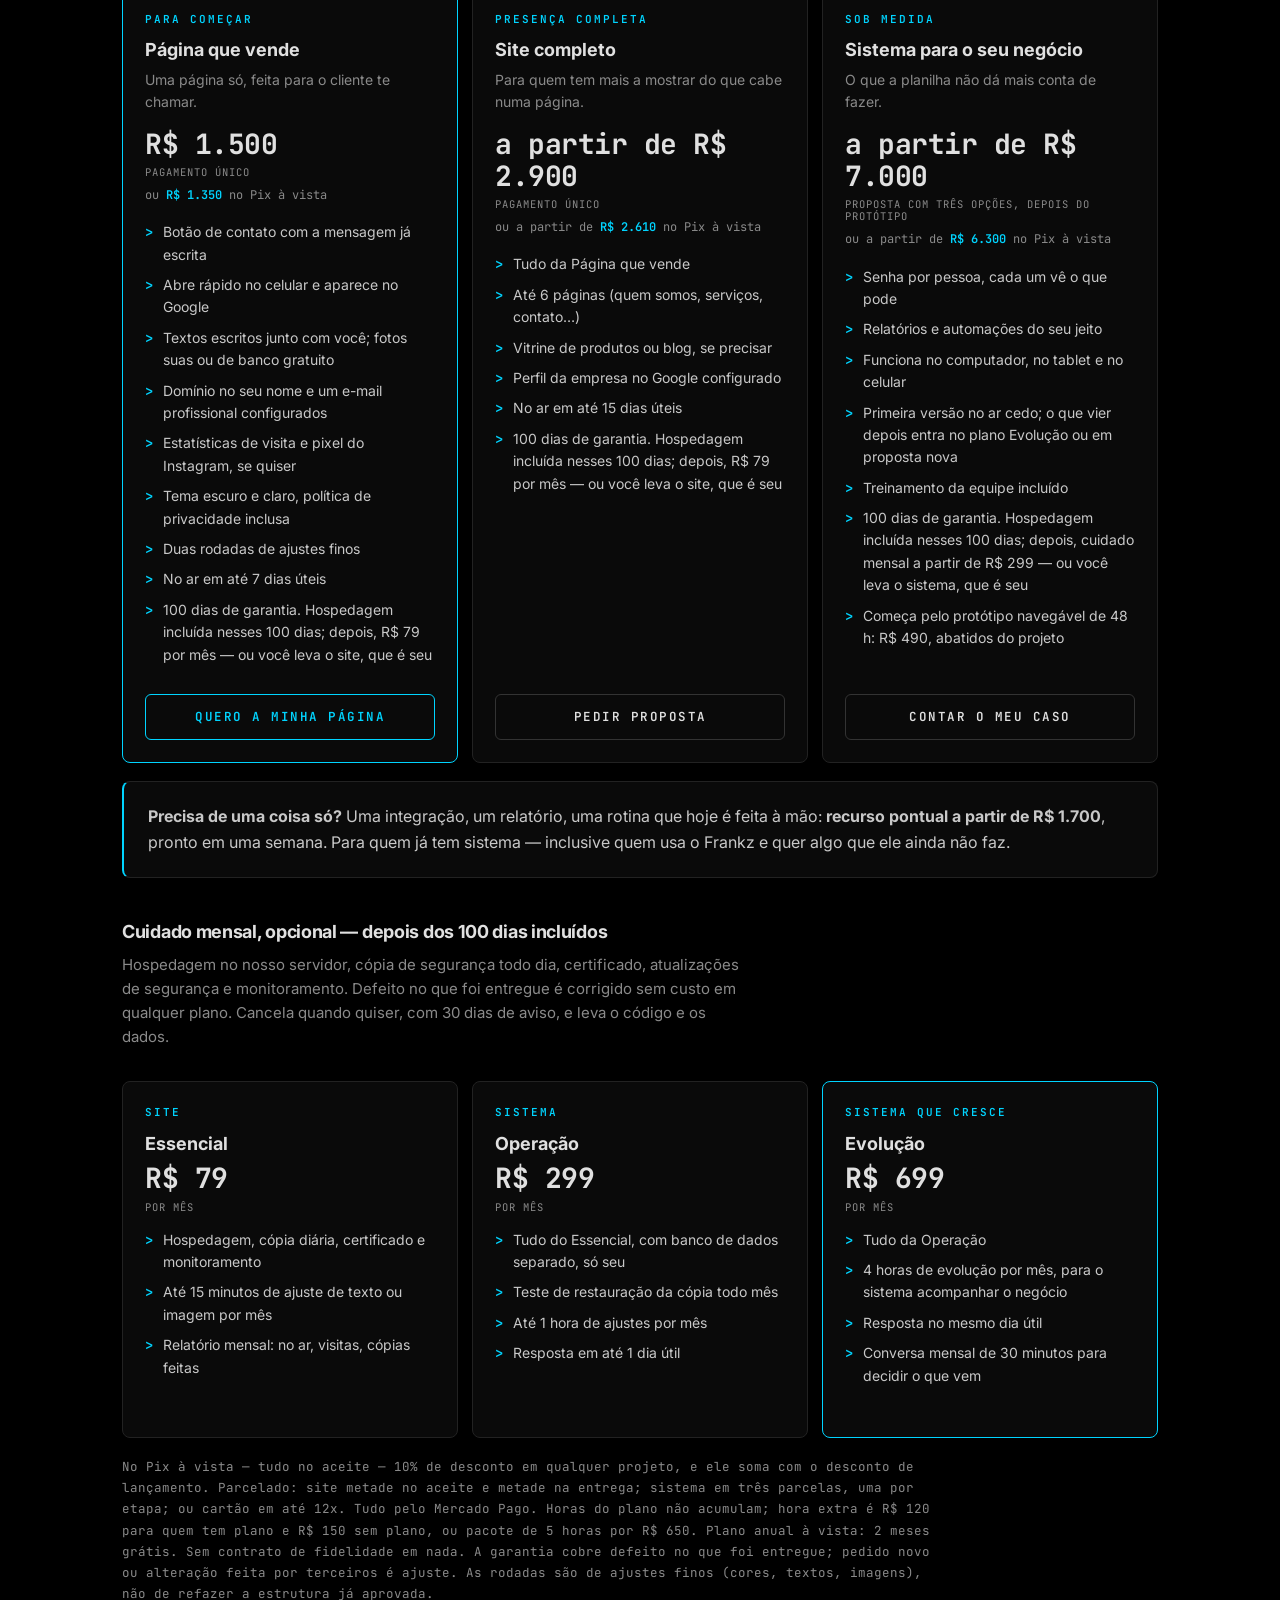
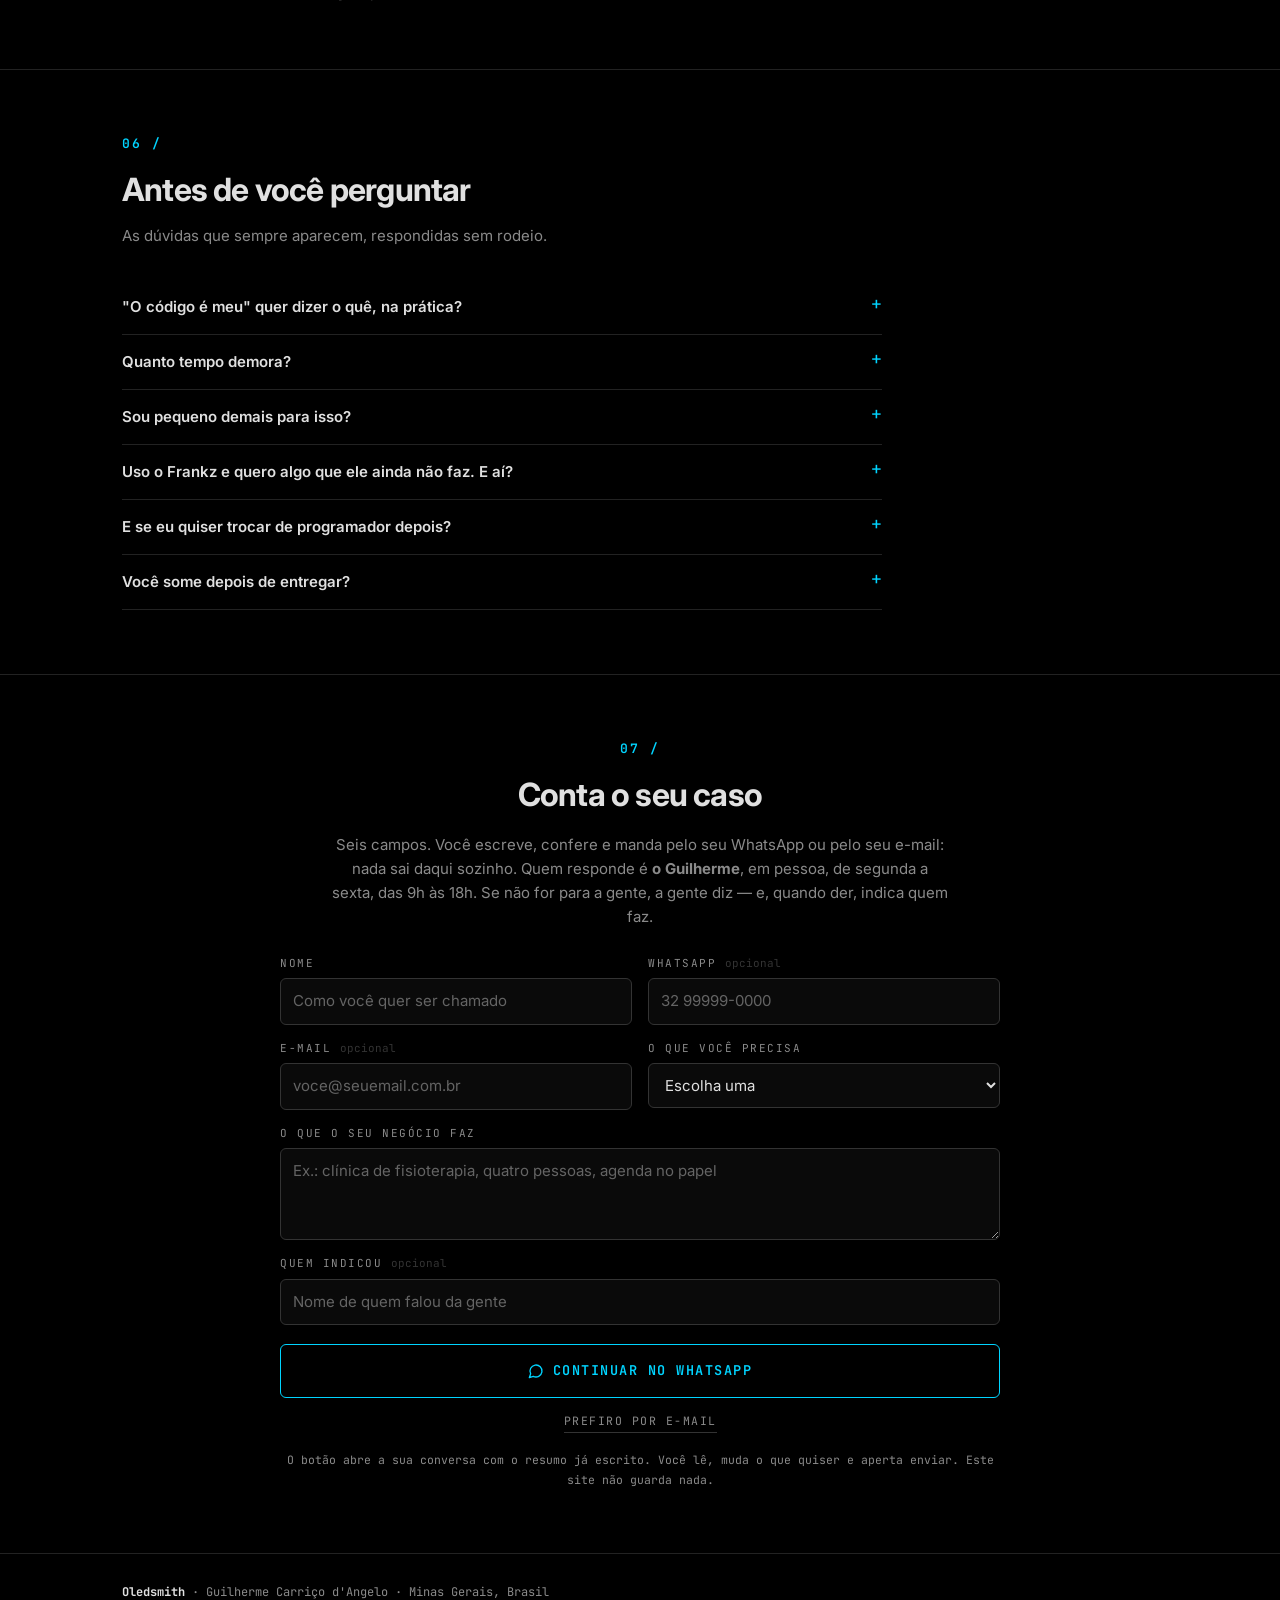
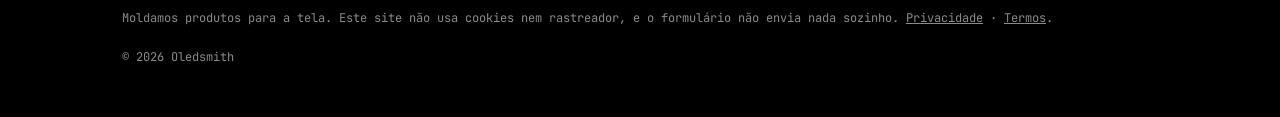
==== commit f2d8bcaa: "fix(site): honestidade antes da divulgacao (lote da auditoria cruzada) Quatro correcoes que a audito" ====
--- a/docs/index.html
+++ b/docs/index.html
@@ -178,7 +178,7 @@
             </div>
             <div class="prices">
                 <div class="price feature">
-                    <span class="tag">Mais pedido</span>
+                    <span class="tag">Para começar</span>
                     <h3>Página que vende</h3>
                     <p class="desc">Uma página só, feita para o cliente te chamar.</p>
                     <div class="val">R$ 1.500<small>pagamento único</small></div>
@@ -320,7 +320,7 @@
                     <input type="text" id="f-nome" name="nome" autocomplete="name" placeholder="Como você quer ser chamado" required>
                 </div>
                 <div class="campo">
-                    <label for="f-whats">WhatsApp</label>
+                    <label for="f-whats">WhatsApp <span class="opt">opcional</span></label>
                     <input type="tel" id="f-whats" name="whatsapp" autocomplete="tel" placeholder="32 99999-0000" required>
                 </div>
                 <div class="campo">
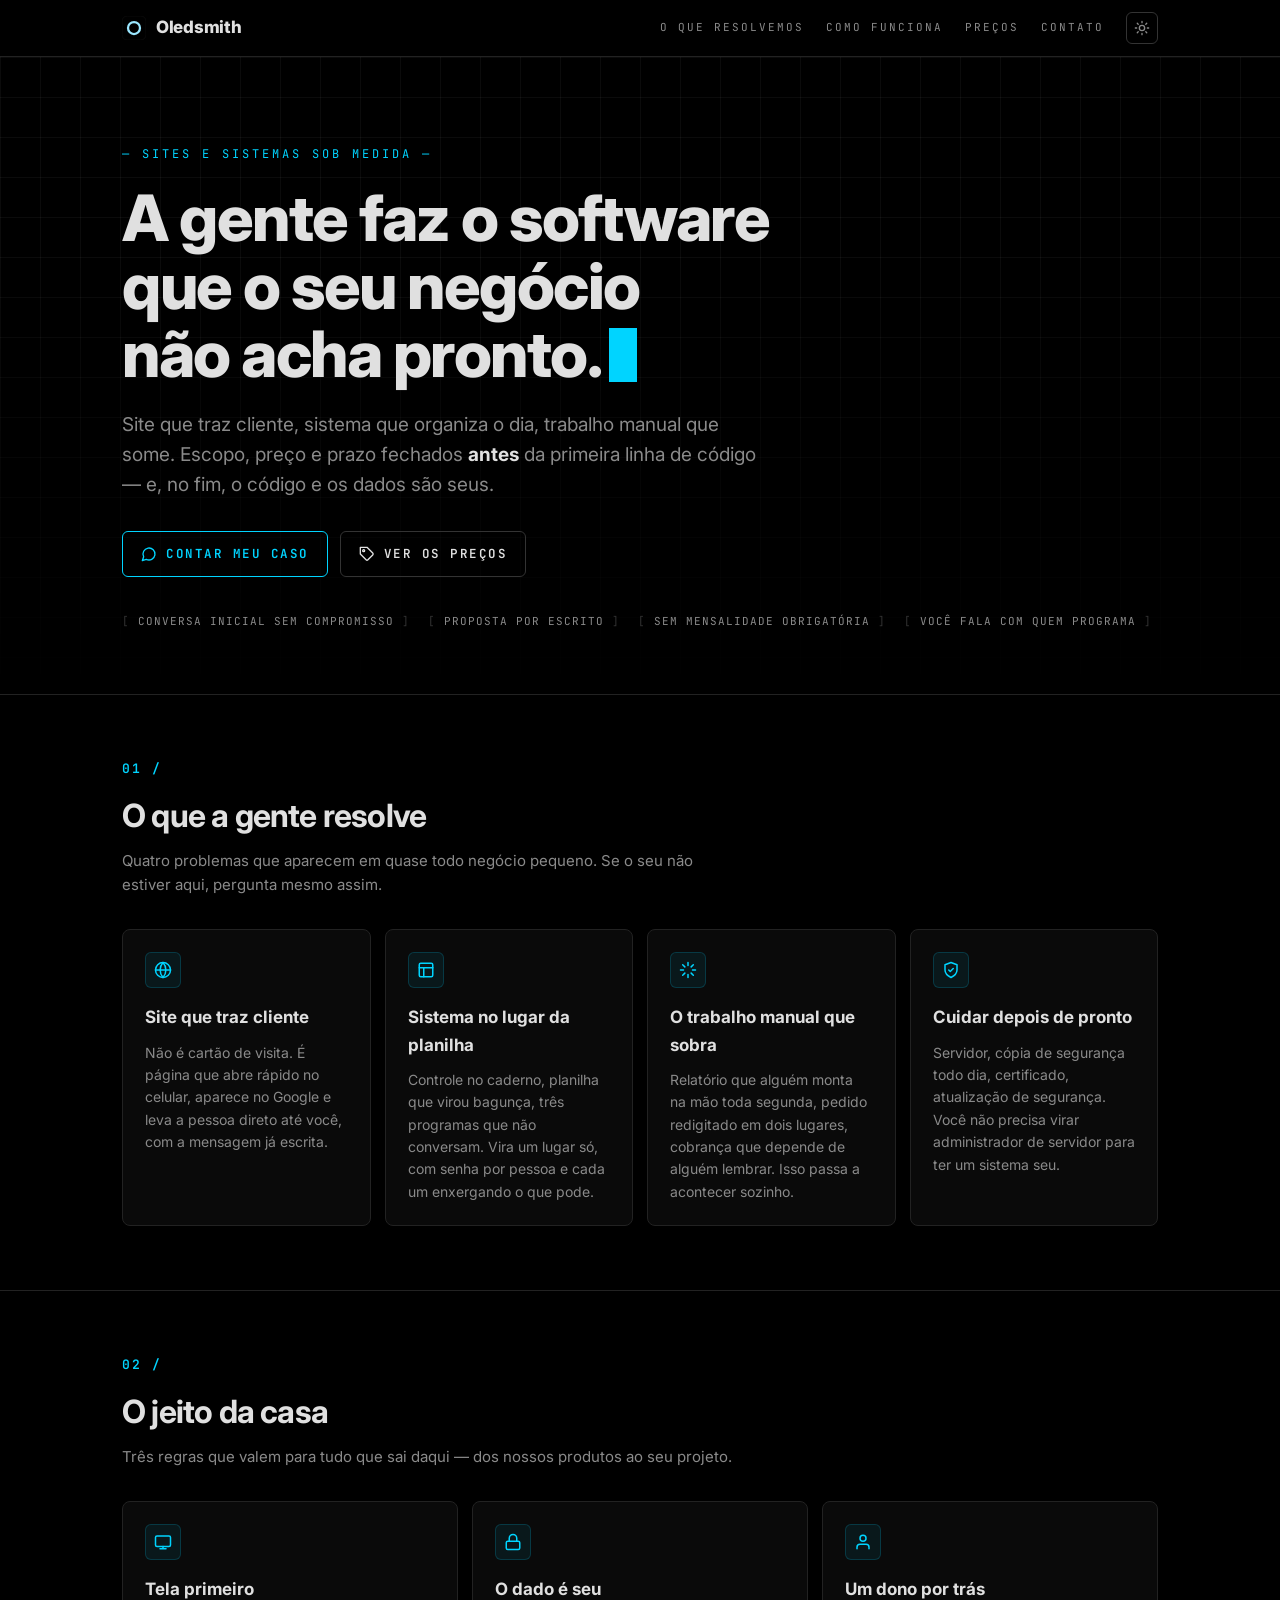
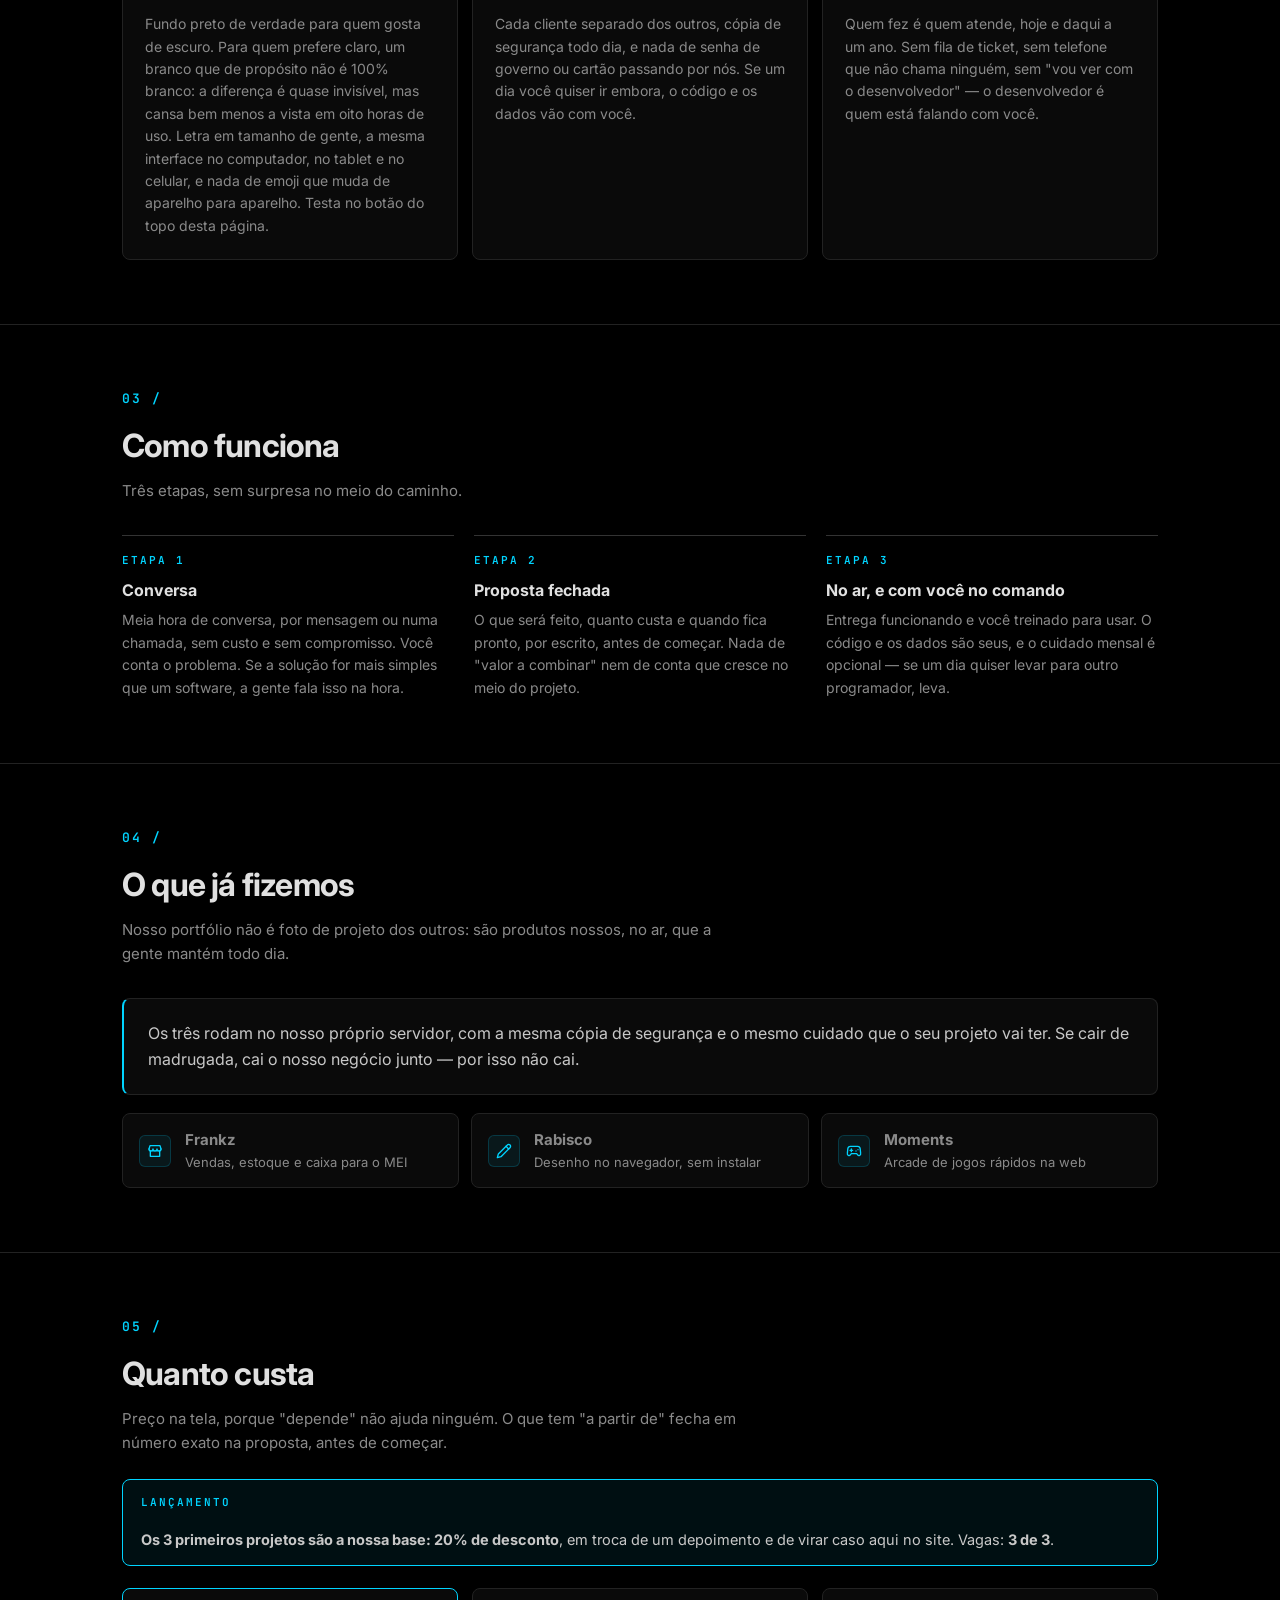
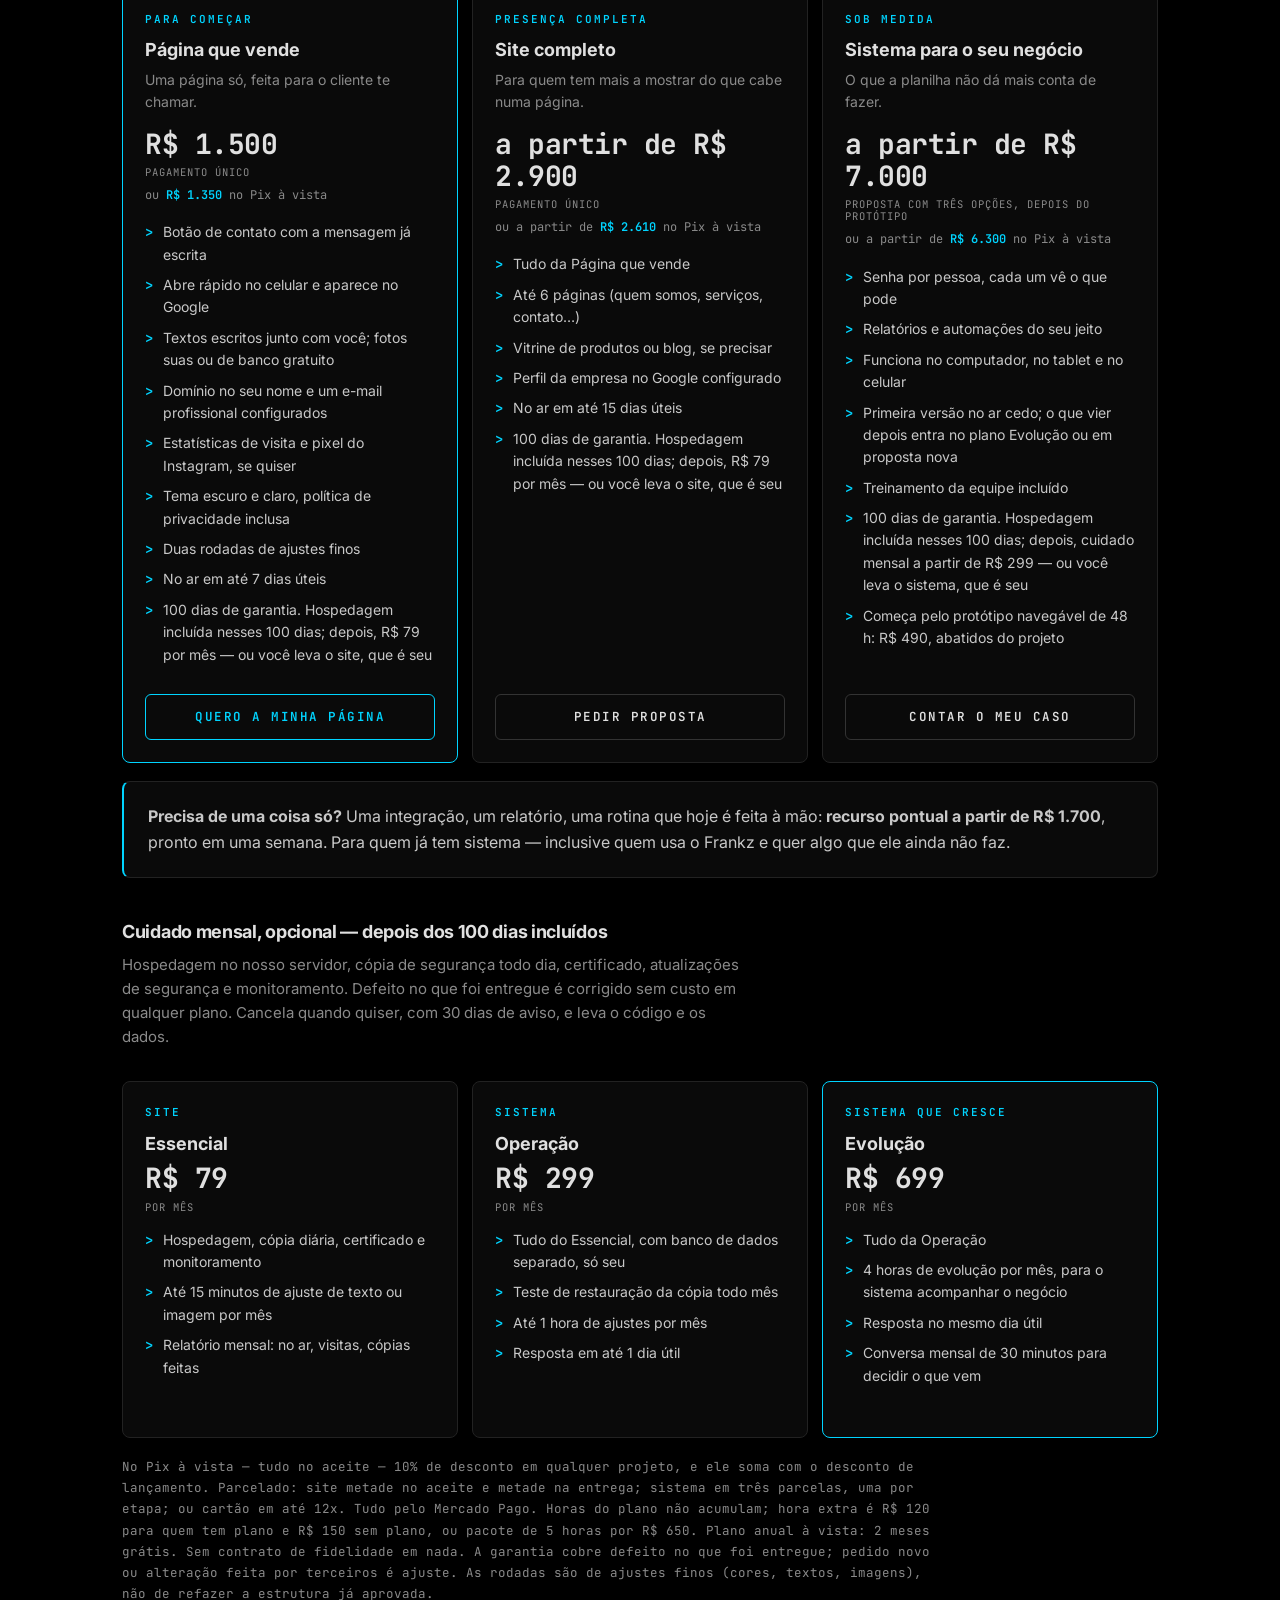
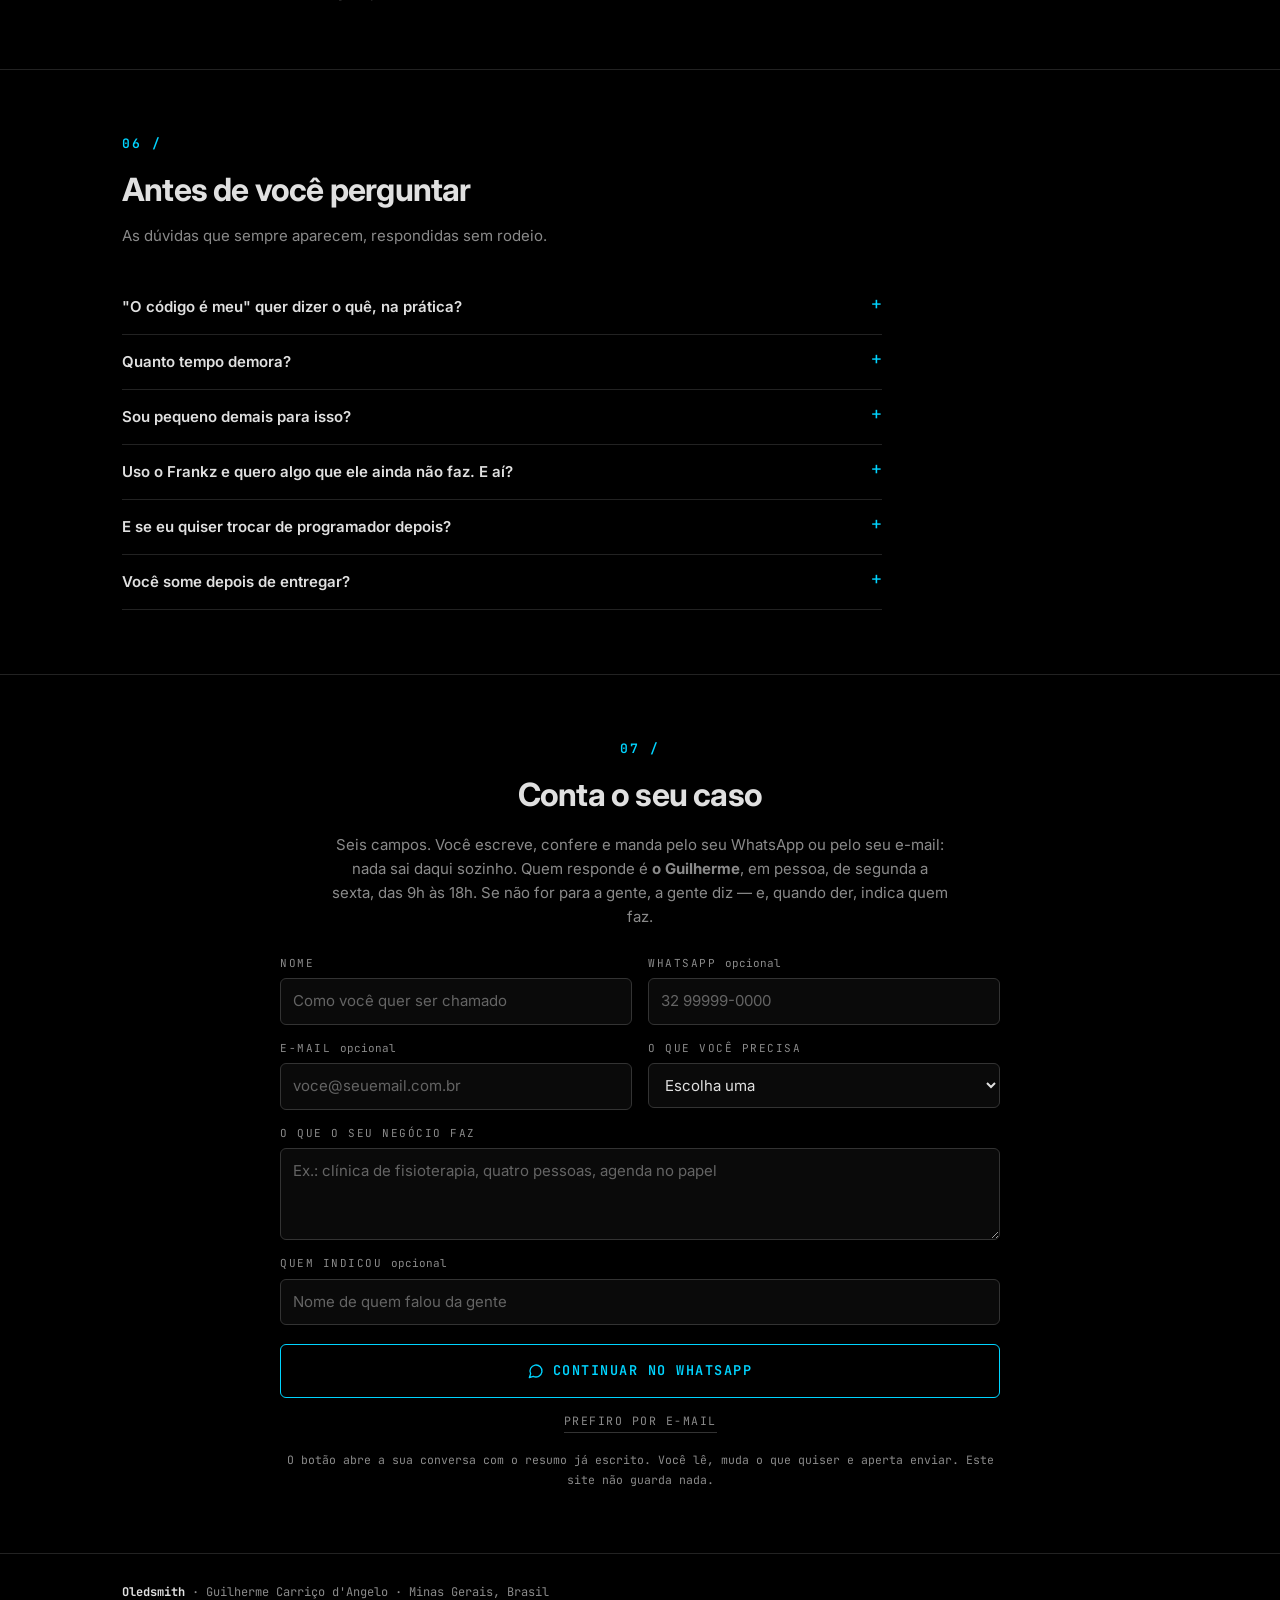
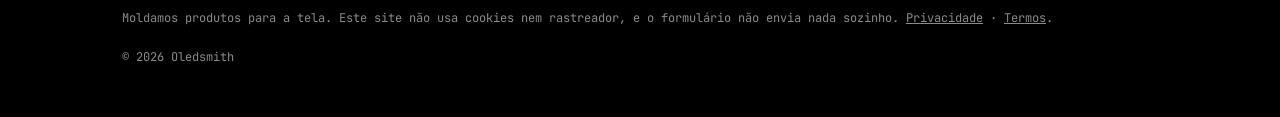
==== commit 08fbc987: "feat(site): desliga o tema escuro forcado do navegador e do Dark Reader Num tablet, o fundo preto ap" ====
--- a/docs/index.html
+++ b/docs/index.html
@@ -3,6 +3,8 @@
 <head>
     <meta charset="UTF-8">
     <meta name="viewport" content="width=device-width, initial-scale=1.0">
+    <meta name="color-scheme" content="dark light">
+    <meta name="darkreader-lock">
     <script src="tema.js"></script>
     <script src="form.js" defer></script>
     <title>Oledsmith — sites e sistemas sob medida</title>
--- a/docs/style.css
+++ b/docs/style.css
@@ -31,9 +31,11 @@
     --text: #1a1a1a;
     --text-2: #333;
     --muted: #666;
-    --accent: #0099bb;
-    --accent-rgb: 0, 153, 187;
-    --accent-soft: rgba(0, 153, 187, 0.08);
+    /* Ciano do tema claro escurecido em 12/09: o anterior (#0099bb) dava 3,04:1 sobre o fundo,
+       abaixo do minimo de 4,5:1 para texto pequeno. Este da 4,53:1 e mantem a familia. */
+    --accent: #007a94;
+    --accent-rgb: 0, 122, 148;
+    --accent-soft: rgba(0, 122, 148, 0.08);
     --header: rgba(244, 244, 241, 0.9);
     --grid: rgba(0, 0, 0, 0.06);
     --erro: #c0392b;
@@ -164,7 +166,7 @@
 .campo { display: flex; flex-direction: column; gap: 6px; }
 .campo.largo { grid-column: 1 / -1; }
 .ficha label { font-family: var(--mono); font-size: 11px; letter-spacing: 1.5px; text-transform: uppercase; color: var(--muted); }
-.ficha .opt { text-transform: none; letter-spacing: 0; color: var(--line-2); }
+.ficha .opt { text-transform: none; letter-spacing: 0; color: var(--muted); }
 .ficha input, .ficha select, .ficha textarea { width: 100%; padding: 11px 12px; border-radius: 6px; border: 1px solid var(--line-2); background: var(--bg-2); color: var(--text); font-family: var(--sans); font-size: 15px; line-height: 1.5; transition: border-color 0.15s; }
 .ficha input::placeholder, .ficha textarea::placeholder { color: var(--muted); opacity: 0.7; }
 .ficha input:focus, .ficha select:focus, .ficha textarea:focus { outline: none; border-color: var(--accent); }
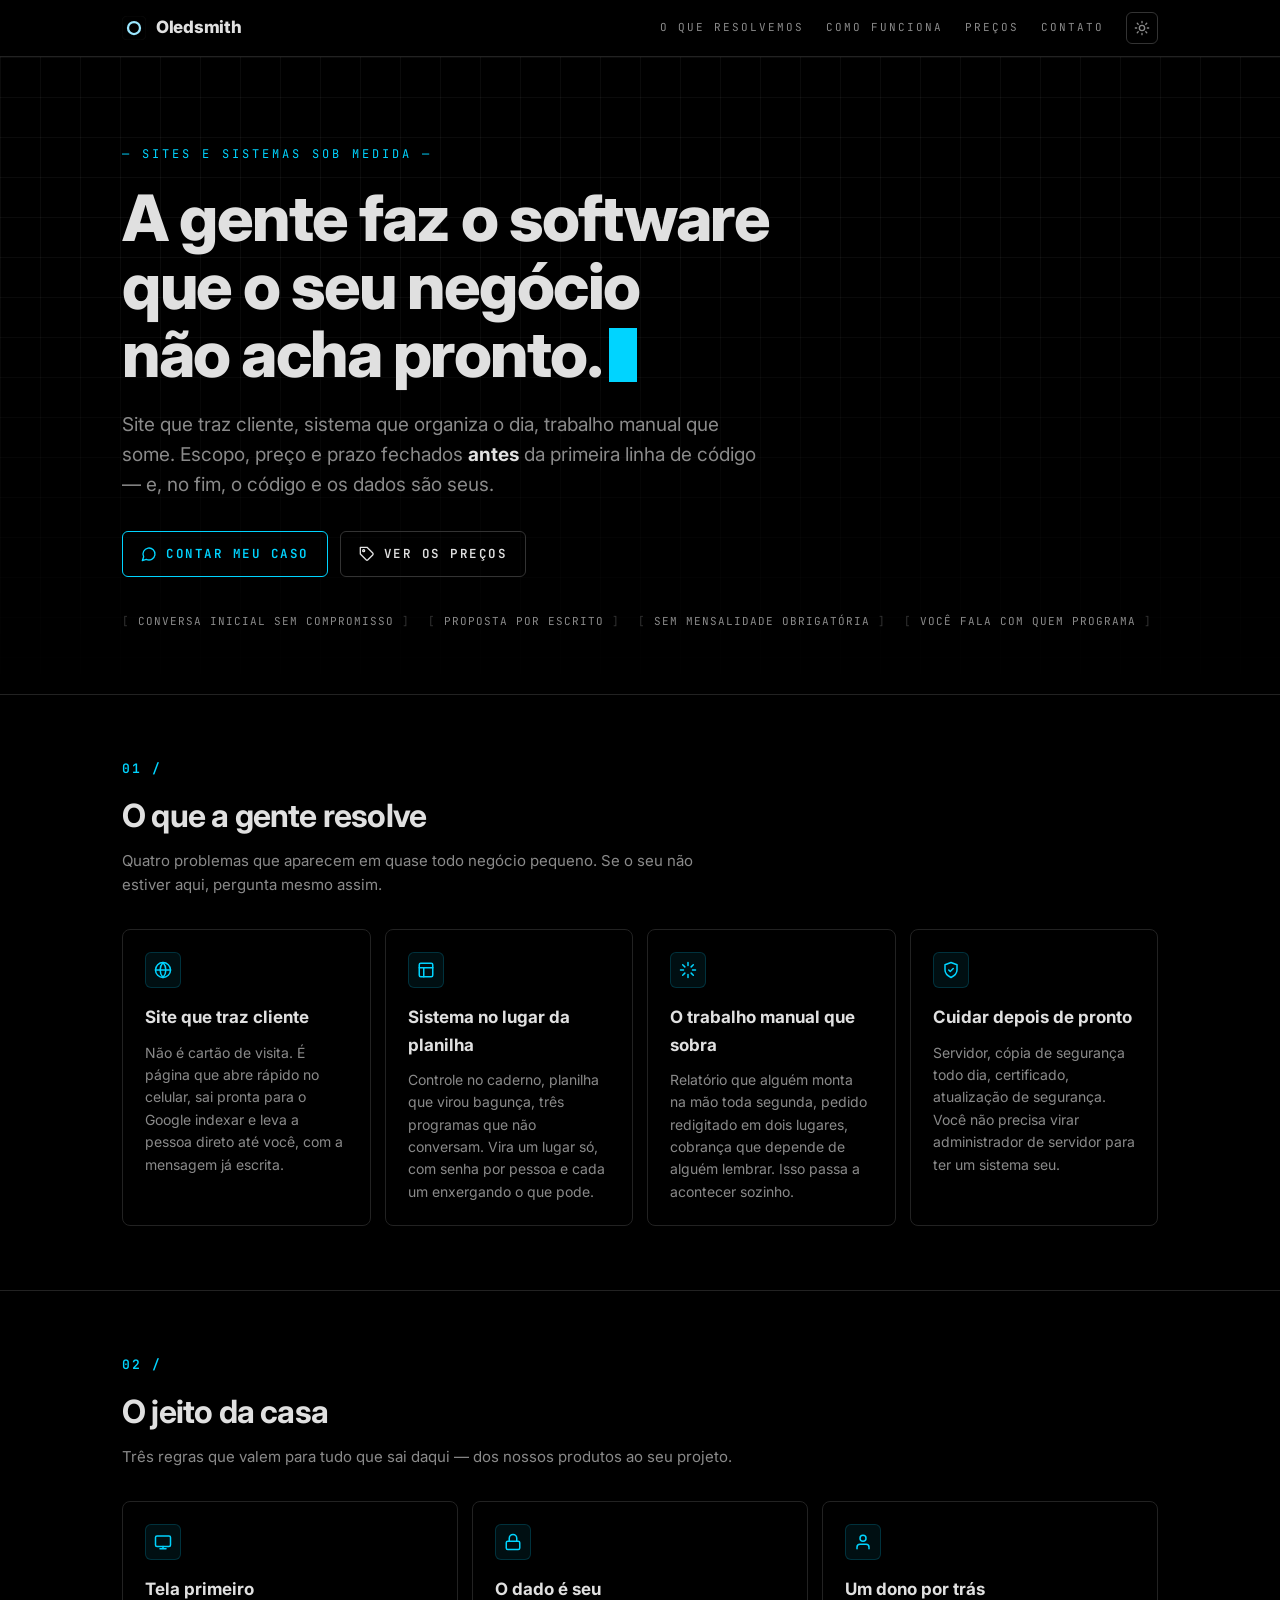
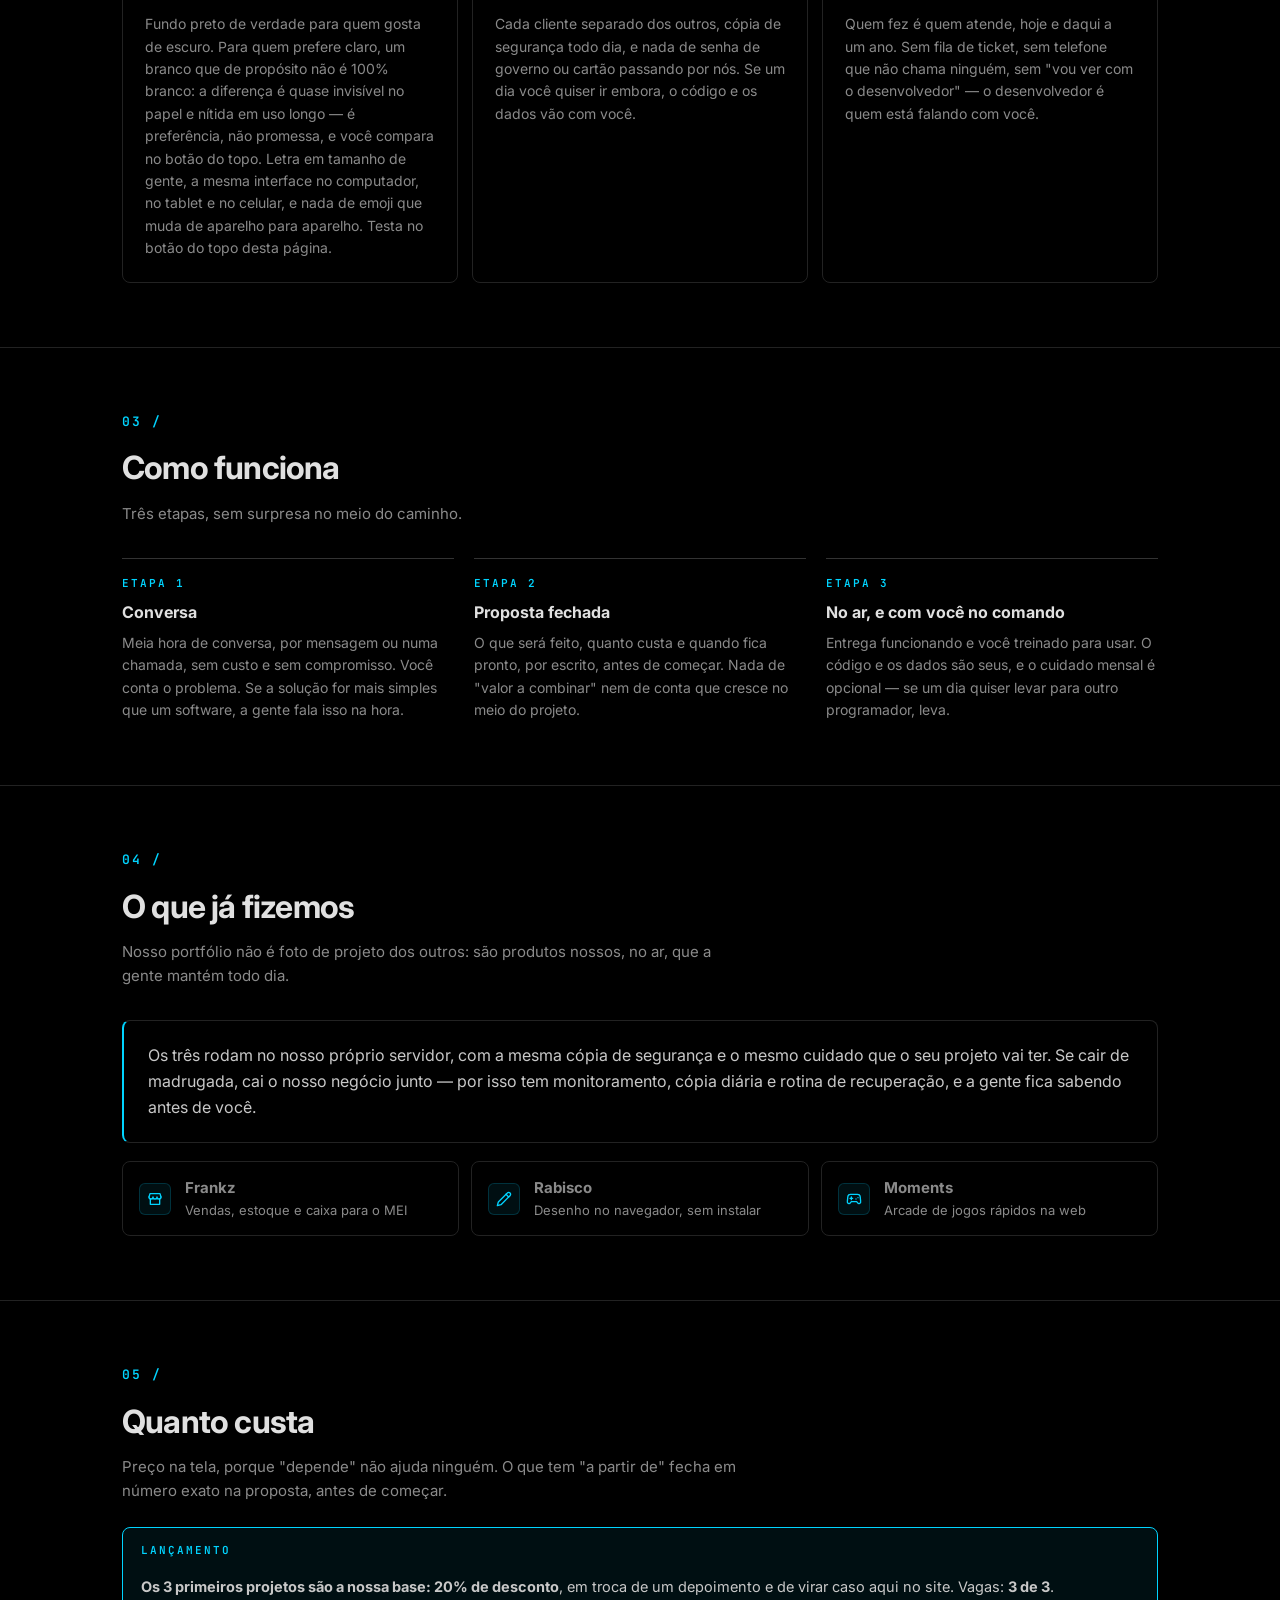
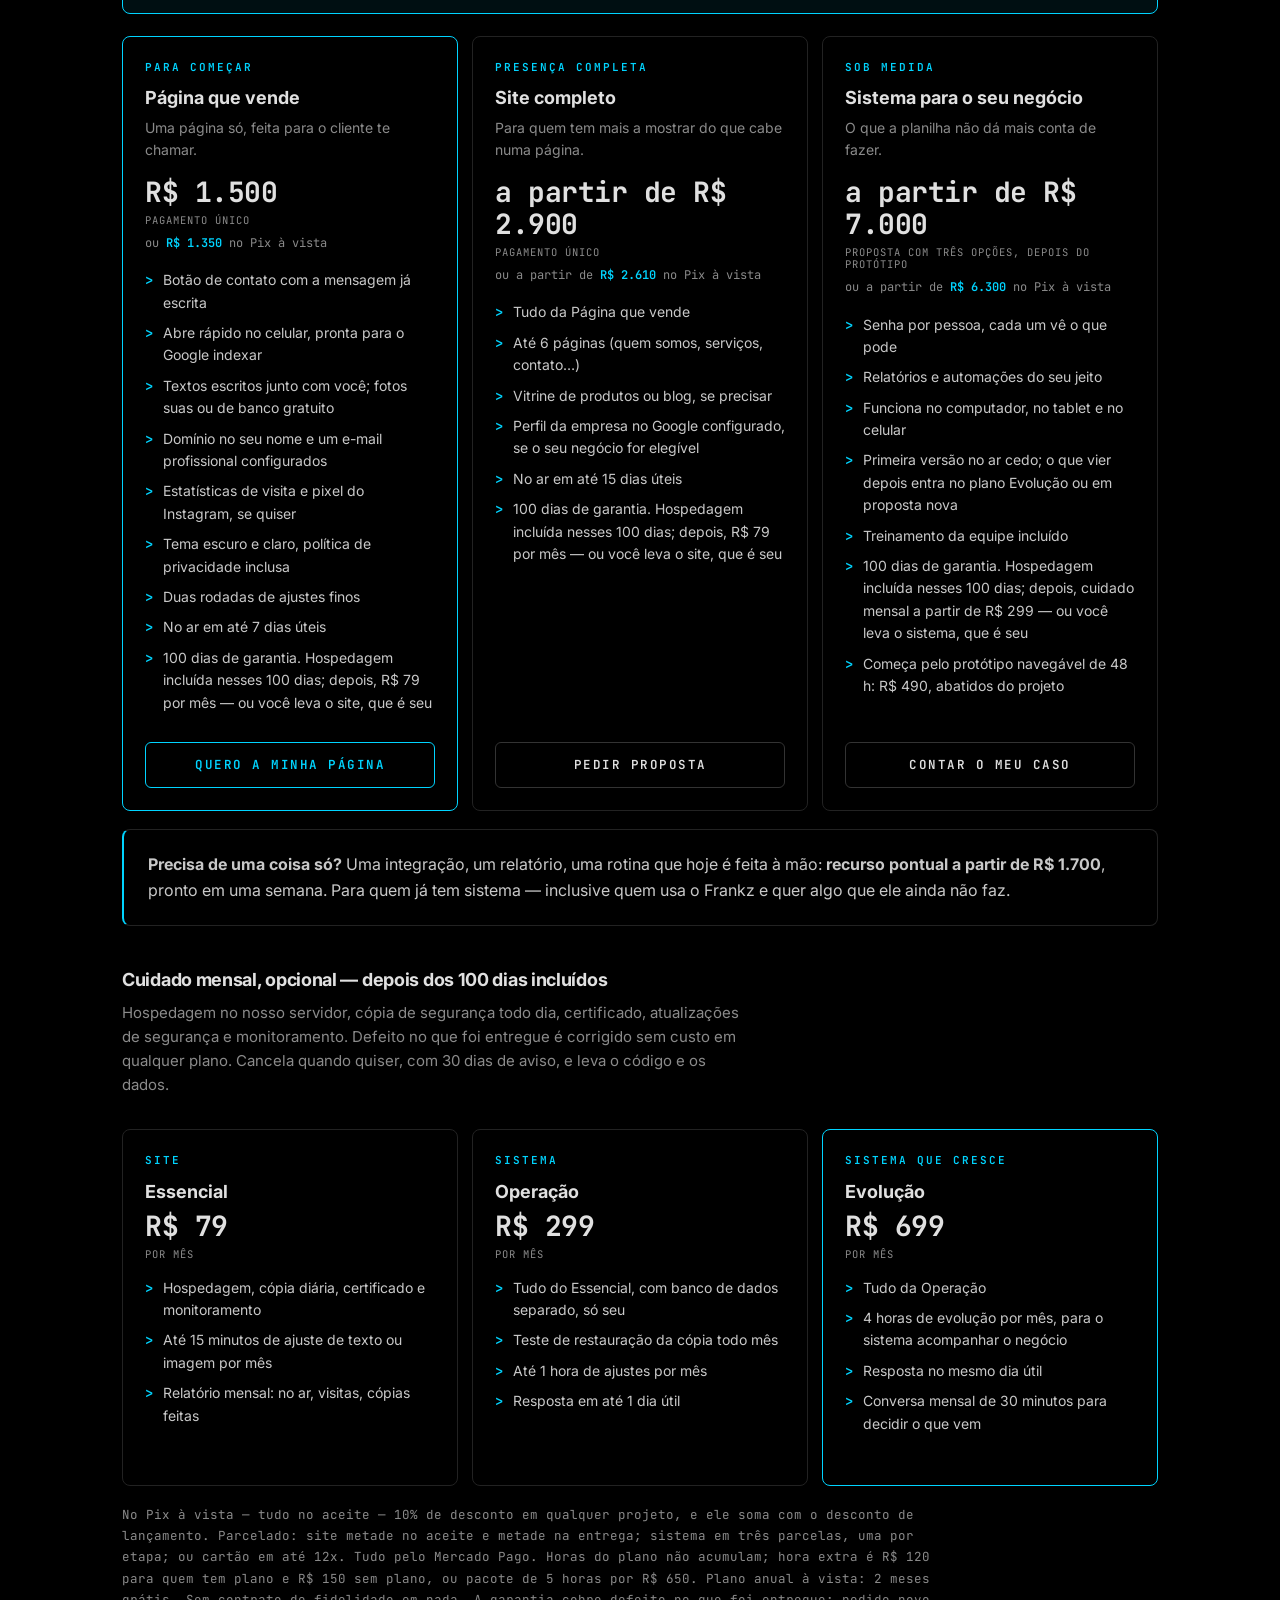
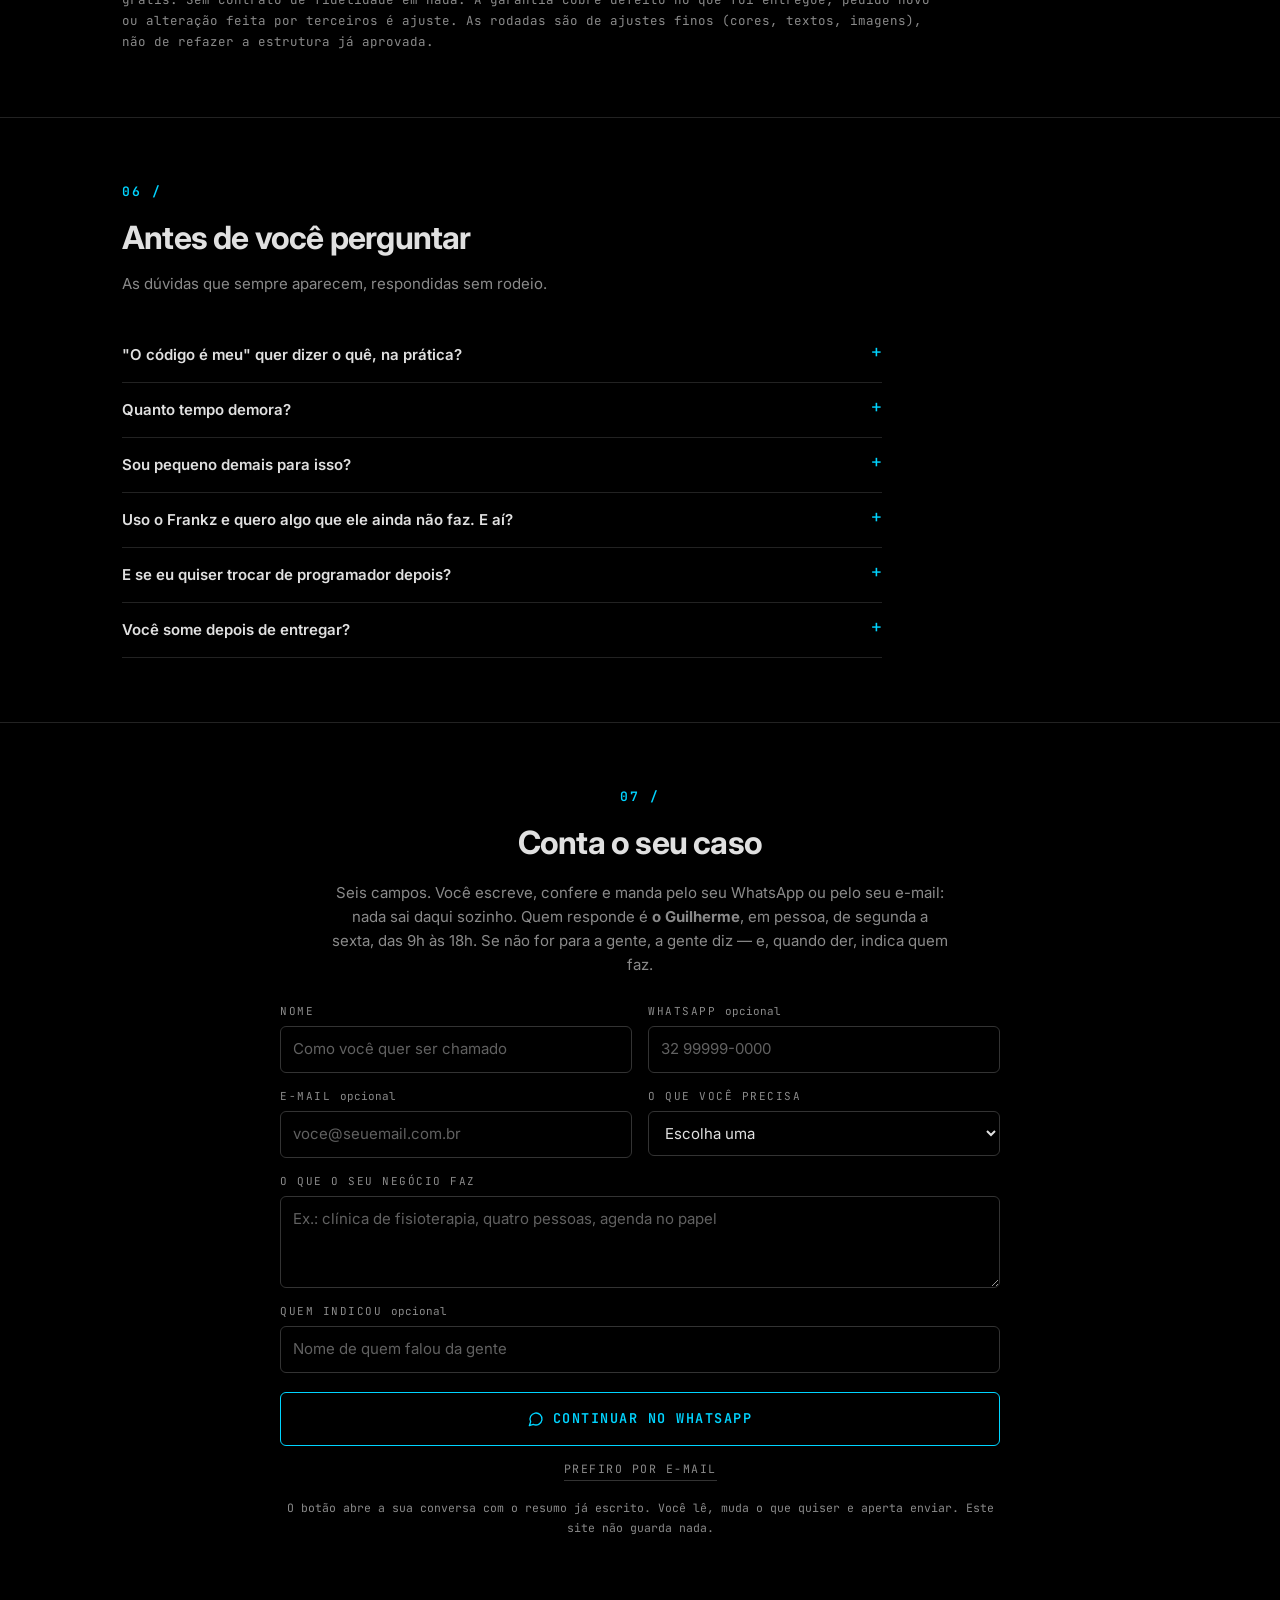
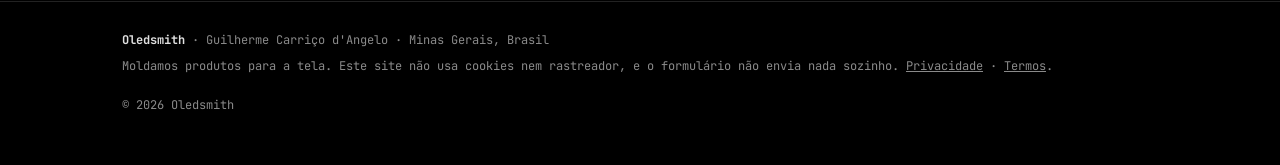
==== commit 8e7ac6ce: "fix(site): preto absoluto nos cartoes e promessas que dao para demonstrar Cartoes, precos e campos d" ====
--- a/docs/index.html
+++ b/docs/index.html
@@ -77,7 +77,7 @@
                 <div class="card">
                     <span class="ico"><svg viewBox="0 0 24 24" fill="none" stroke="currentColor" stroke-width="2" stroke-linecap="round" stroke-linejoin="round" aria-hidden="true"><circle cx="12" cy="12" r="10"/><path d="M2 12h20M12 2a15 15 0 0 1 0 20 15 15 0 0 1 0-20Z"/></svg></span>
                     <h3>Site que traz cliente</h3>
-                    <p>Não é cartão de visita. É página que abre rápido no celular, aparece no Google e leva a pessoa direto até você, com a mensagem já escrita.</p>
+                    <p>Não é cartão de visita. É página que abre rápido no celular, sai pronta para o Google indexar e leva a pessoa direto até você, com a mensagem já escrita.</p>
                 </div>
                 <div class="card">
                     <span class="ico"><svg viewBox="0 0 24 24" fill="none" stroke="currentColor" stroke-width="2" stroke-linecap="round" stroke-linejoin="round" aria-hidden="true"><rect x="3" y="3" width="18" height="18" rx="2"/><path d="M3 9h18M9 21V9"/></svg></span>
@@ -106,7 +106,7 @@
                 <div class="card">
                     <span class="ico"><svg viewBox="0 0 24 24" fill="none" stroke="currentColor" stroke-width="2" stroke-linecap="round" stroke-linejoin="round" aria-hidden="true"><rect x="2" y="4" width="20" height="14" rx="2"/><path d="M8 21h8M12 18v3"/></svg></span>
                     <h3>Tela primeiro</h3>
-                    <p>Fundo preto de verdade para quem gosta de escuro. Para quem prefere claro, um branco que de propósito não é 100% branco: a diferença é quase invisível, mas cansa bem menos a vista em oito horas de uso. Letra em tamanho de gente, a mesma interface no computador, no tablet e no celular, e nada de emoji que muda de aparelho para aparelho. Testa no botão do topo desta página.</p>
+                    <p>Fundo preto de verdade para quem gosta de escuro. Para quem prefere claro, um branco que de propósito não é 100% branco: a diferença é quase invisível no papel e nítida em uso longo — é preferência, não promessa, e você compara no botão do topo. Letra em tamanho de gente, a mesma interface no computador, no tablet e no celular, e nada de emoji que muda de aparelho para aparelho. Testa no botão do topo desta página.</p>
                 </div>
                 <div class="card">
                     <span class="ico"><svg viewBox="0 0 24 24" fill="none" stroke="currentColor" stroke-width="2" stroke-linecap="round" stroke-linejoin="round" aria-hidden="true"><rect x="3" y="11" width="18" height="11" rx="2"/><path d="M7 11V7a5 5 0 0 1 10 0v4"/></svg></span>
@@ -151,7 +151,7 @@
             <h2>O que já fizemos</h2>
             <p class="sub">Nosso portfólio não é foto de projeto dos outros: são produtos nossos, no ar, que a gente mantém todo dia.</p>
             <div class="proof">
-                <p>Os três rodam no nosso próprio servidor, com a mesma cópia de segurança e o mesmo cuidado que o seu projeto vai ter. Se cair de madrugada, cai o nosso negócio junto — por isso não cai.</p>
+                <p>Os três rodam no nosso próprio servidor, com a mesma cópia de segurança e o mesmo cuidado que o seu projeto vai ter. Se cair de madrugada, cai o nosso negócio junto — por isso tem monitoramento, cópia diária e rotina de recuperação, e a gente fica sabendo antes de você.</p>
             </div>
             <div class="mini">
                 <a href="https://frankzapp.com.br" rel="noopener">
@@ -187,7 +187,7 @@
                     <div class="pix">ou <strong>R$ 1.350</strong> no Pix à vista</div>
                     <ul>
                         <li>Botão de contato com a mensagem já escrita</li>
-                        <li>Abre rápido no celular e aparece no Google</li>
+                        <li>Abre rápido no celular, pronta para o Google indexar</li>
                         <li>Textos escritos junto com você; fotos suas ou de banco gratuito</li>
                         <li>Domínio no seu nome e um e-mail profissional configurados</li>
                         <li>Estatísticas de visita e pixel do Instagram, se quiser</li>
@@ -208,7 +208,7 @@
                         <li>Tudo da Página que vende</li>
                         <li>Até 6 páginas (quem somos, serviços, contato…)</li>
                         <li>Vitrine de produtos ou blog, se precisar</li>
-                        <li>Perfil da empresa no Google configurado</li>
+                        <li>Perfil da empresa no Google configurado, se o seu negócio for elegível</li>
                         <li>No ar em até 15 dias úteis</li>
                         <li>100 dias de garantia. Hospedagem incluída nesses 100 dias; depois, R$ 79 por mês — ou você leva o site, que é seu</li>
                     </ul>
--- a/docs/style.css
+++ b/docs/style.css
@@ -3,8 +3,10 @@
    (rótulos, números, botões). Nada de brilho, nada de sombra, nada de emoji. */
 :root {
     --bg: #000;
-    --bg-2: #0a0a0a;
-    --bg-3: #111;
+    /* 12/09: cartoes, precos e campos em preto absoluto tambem (decisao do Gui). A separacao
+       vem da borda, nao de um degrau de cinza — pixel apagado e a tese da casa. */
+    --bg-2: #000;
+    --bg-3: #000;
     --line: #222;
     --line-2: #333;
     --text: #e0e0e0;
